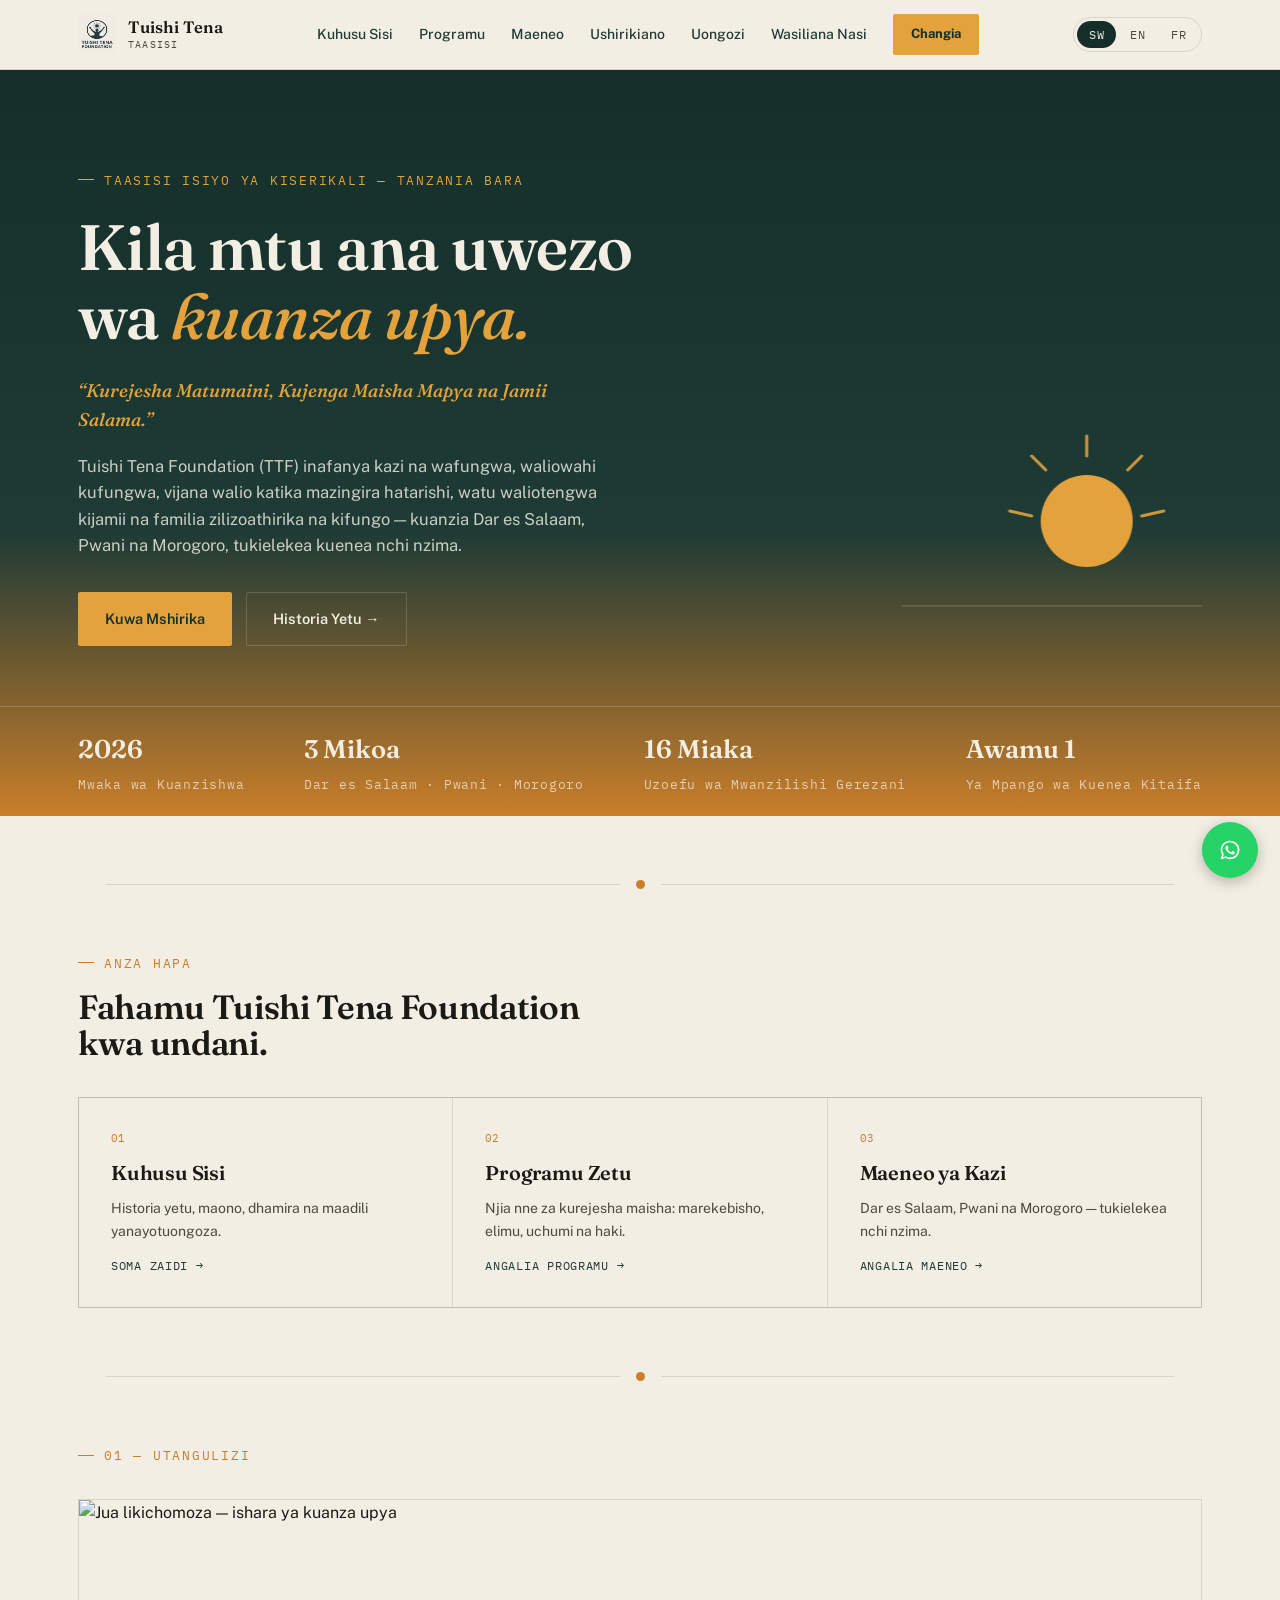
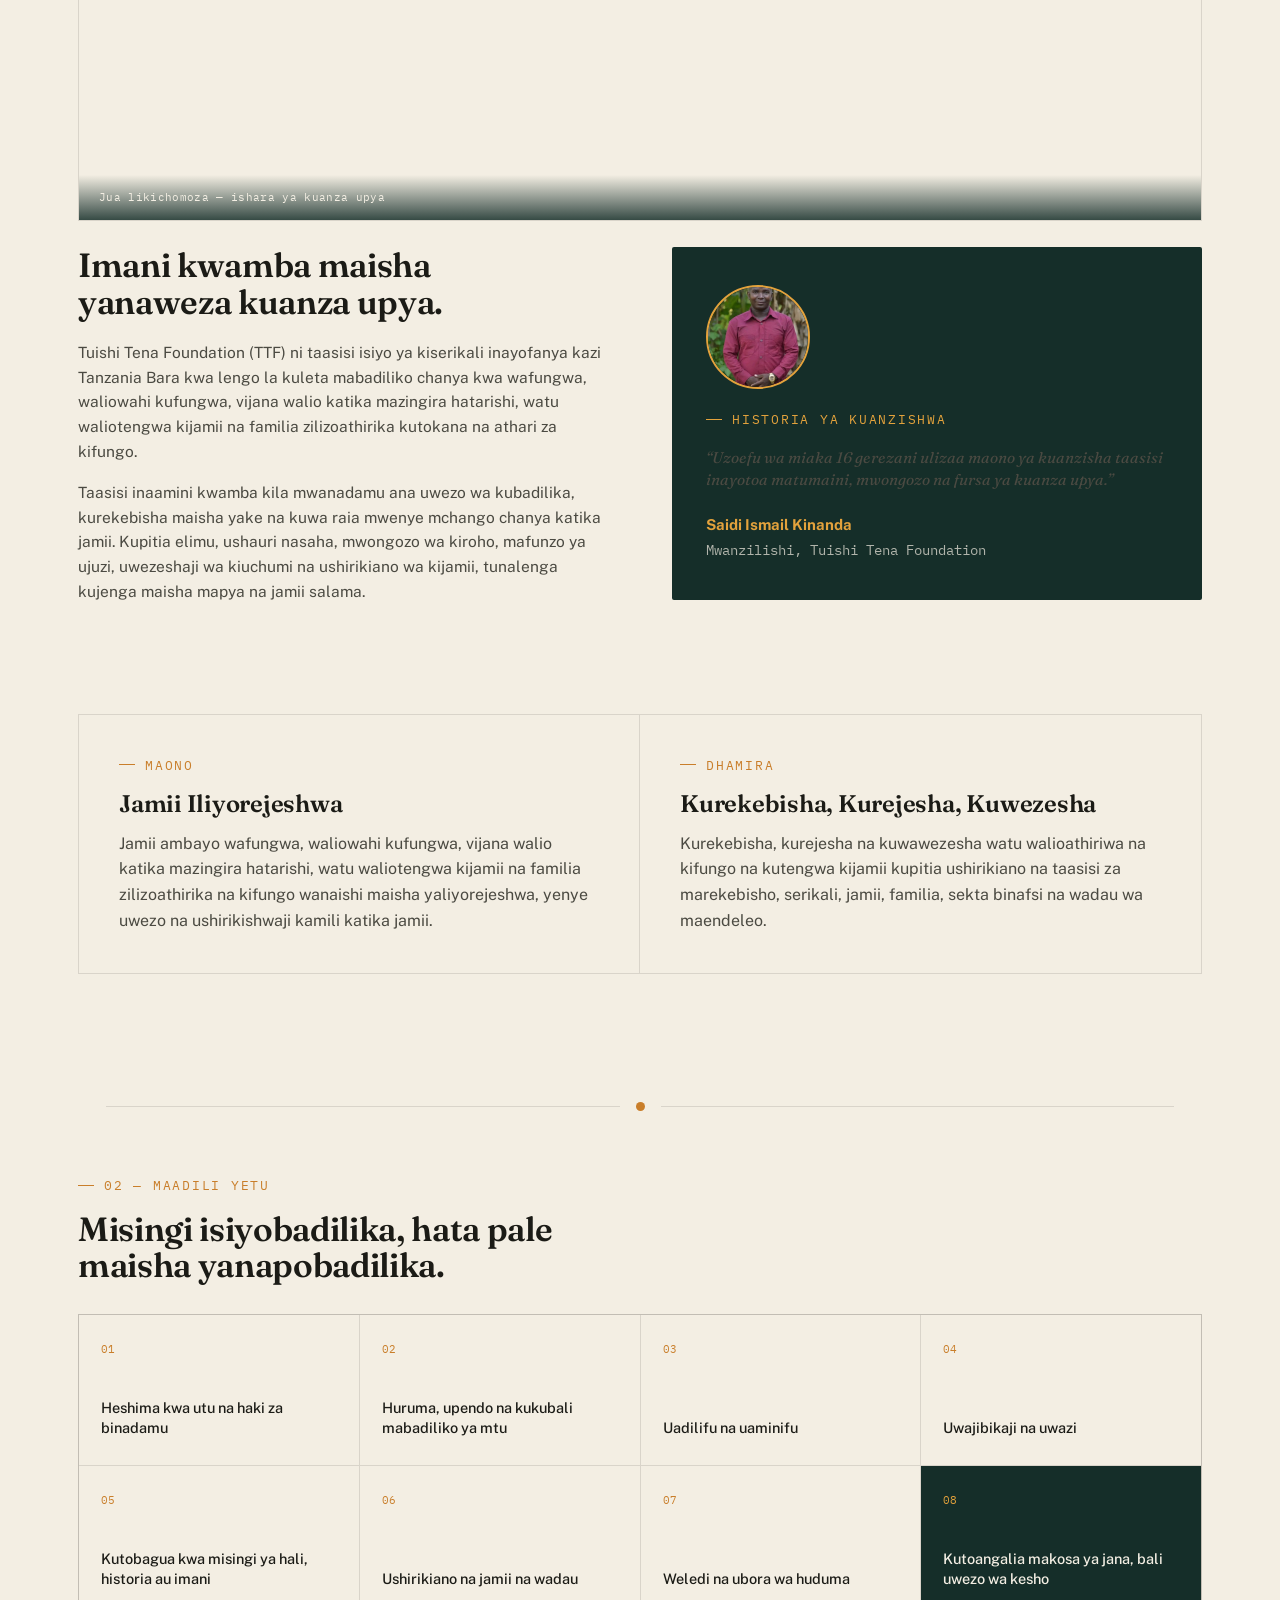
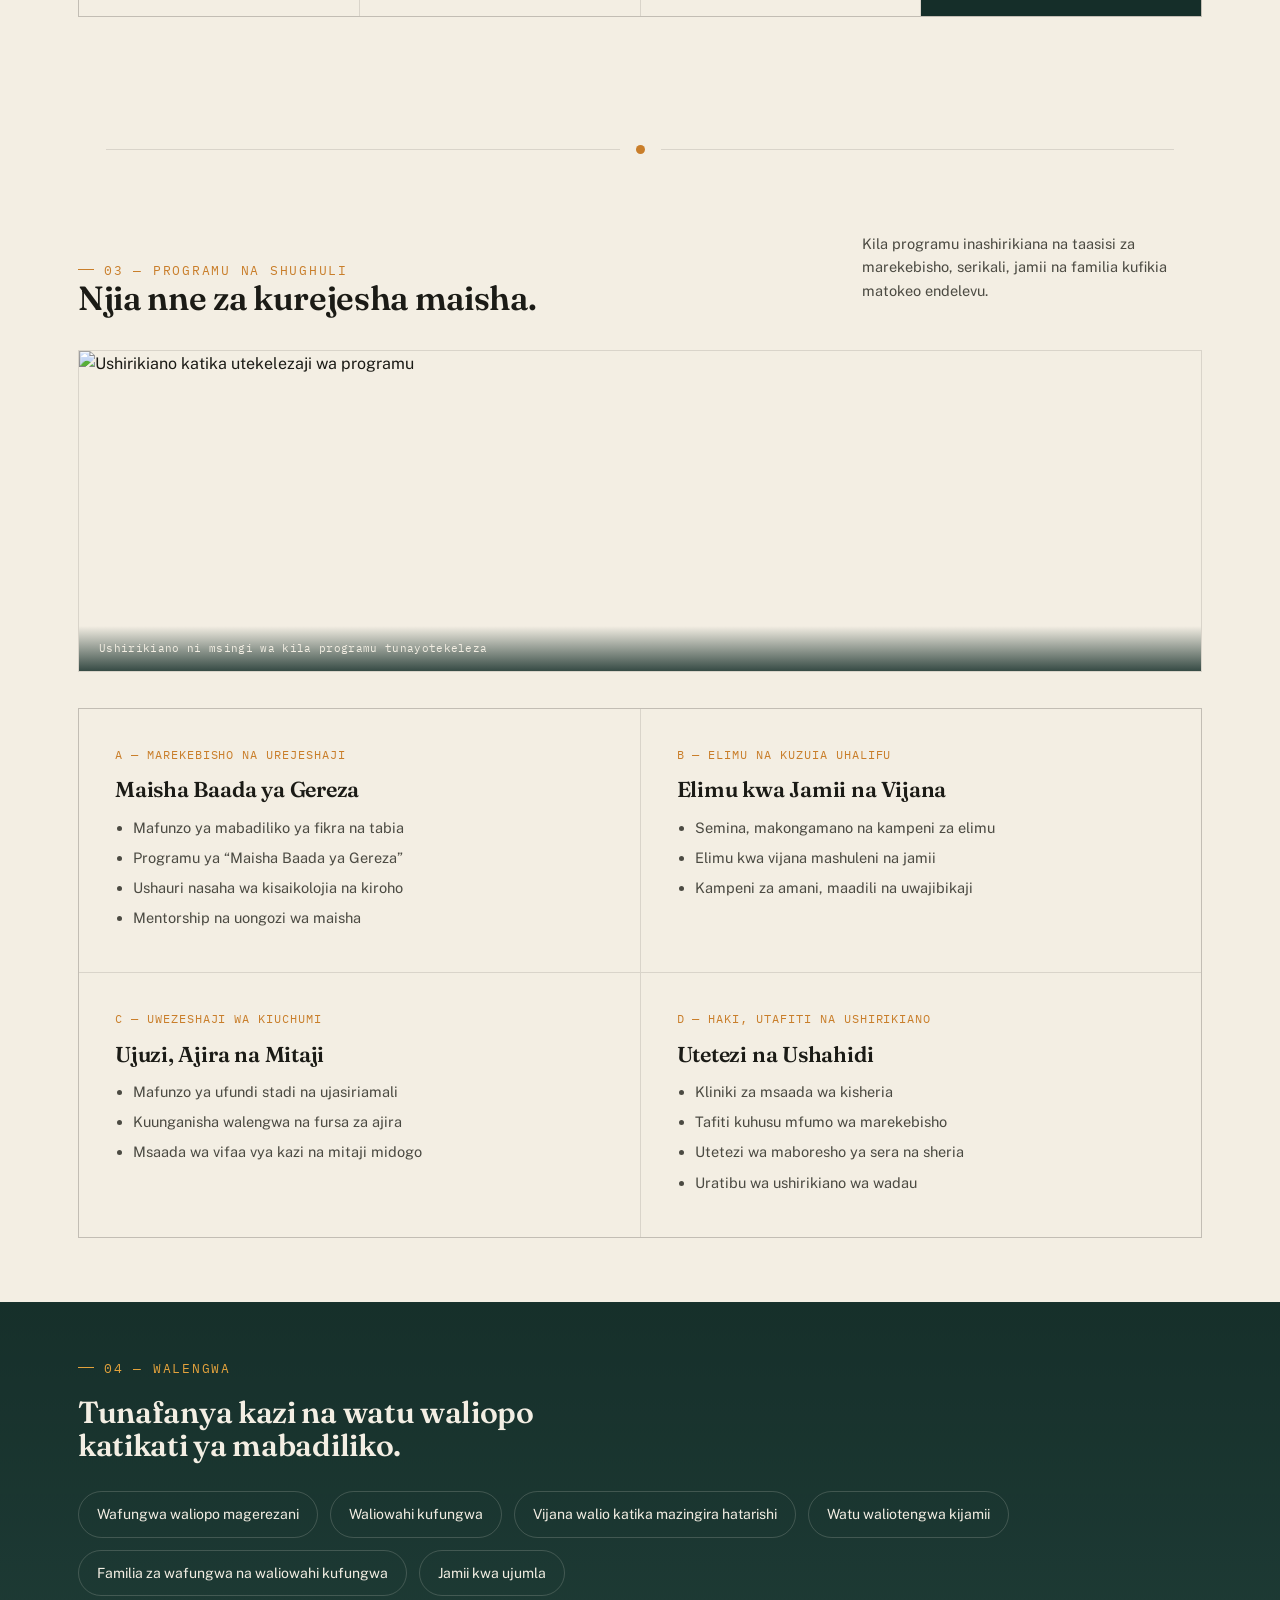
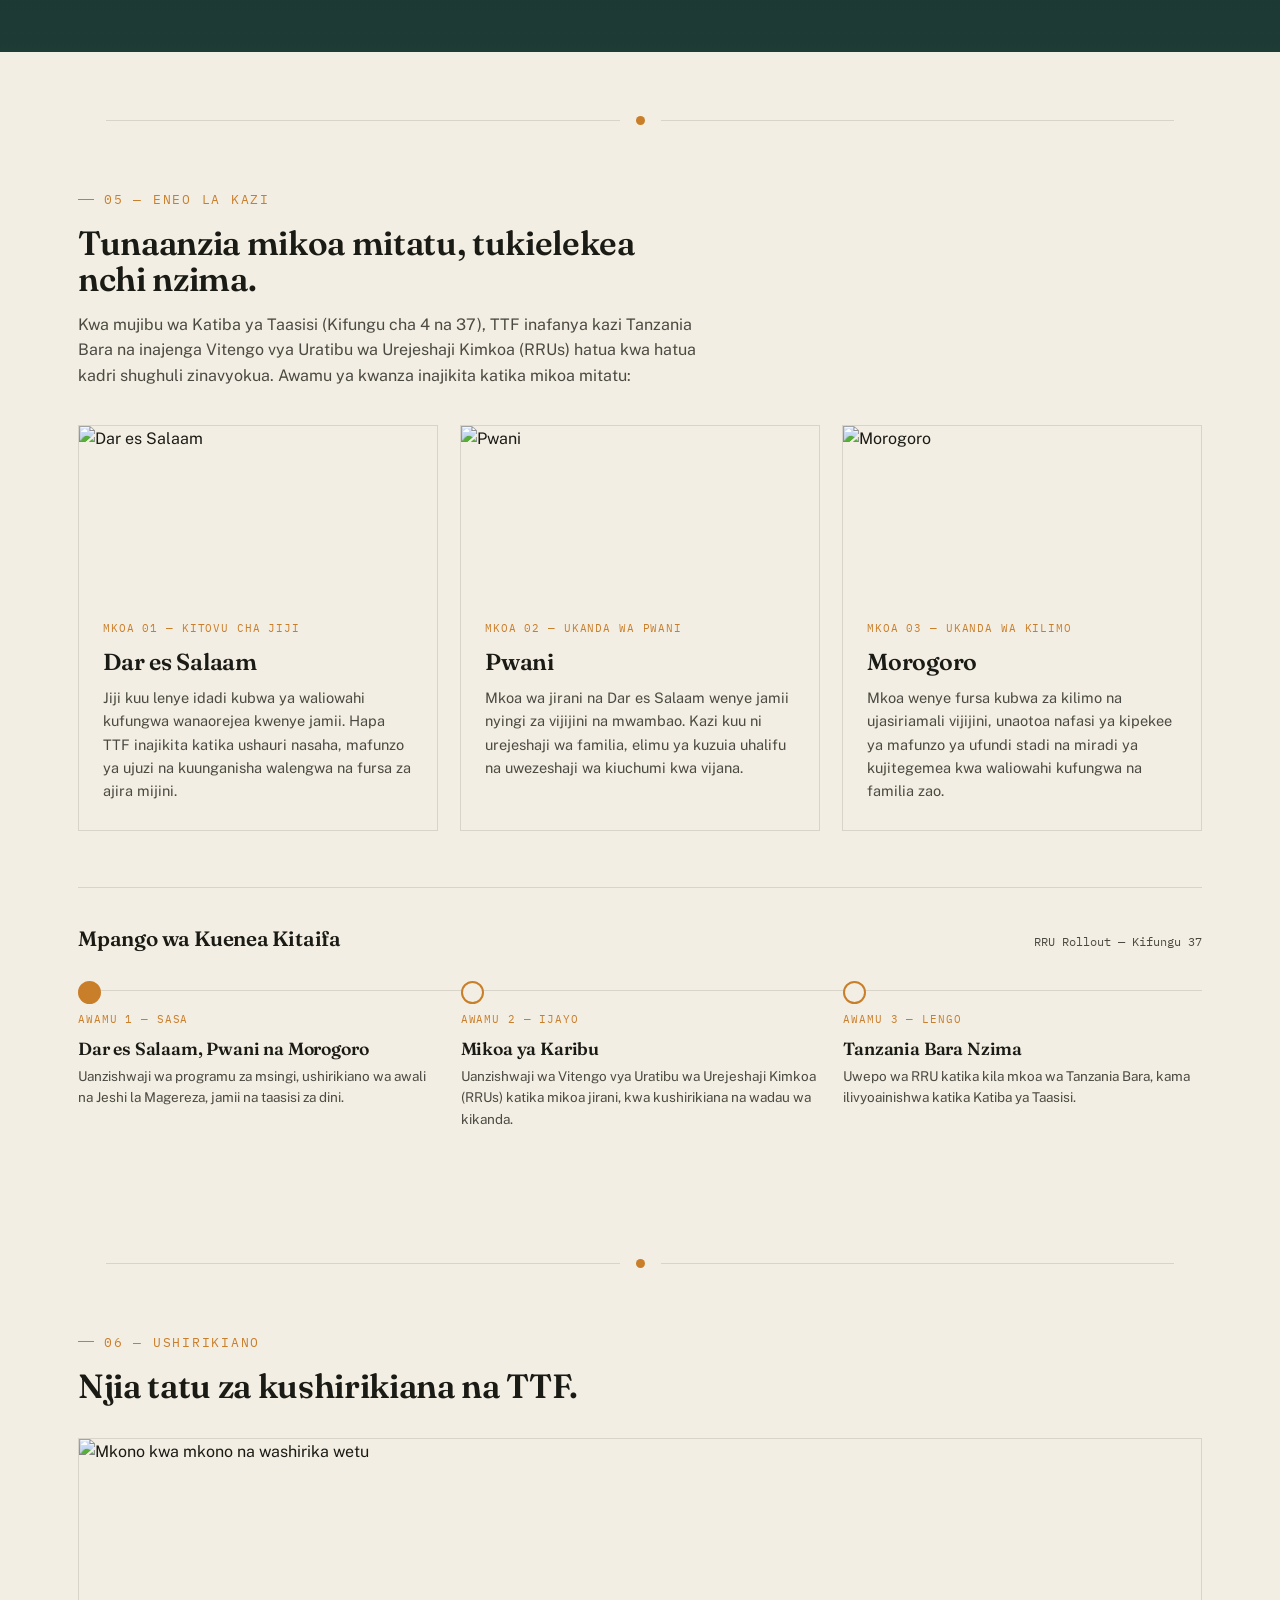
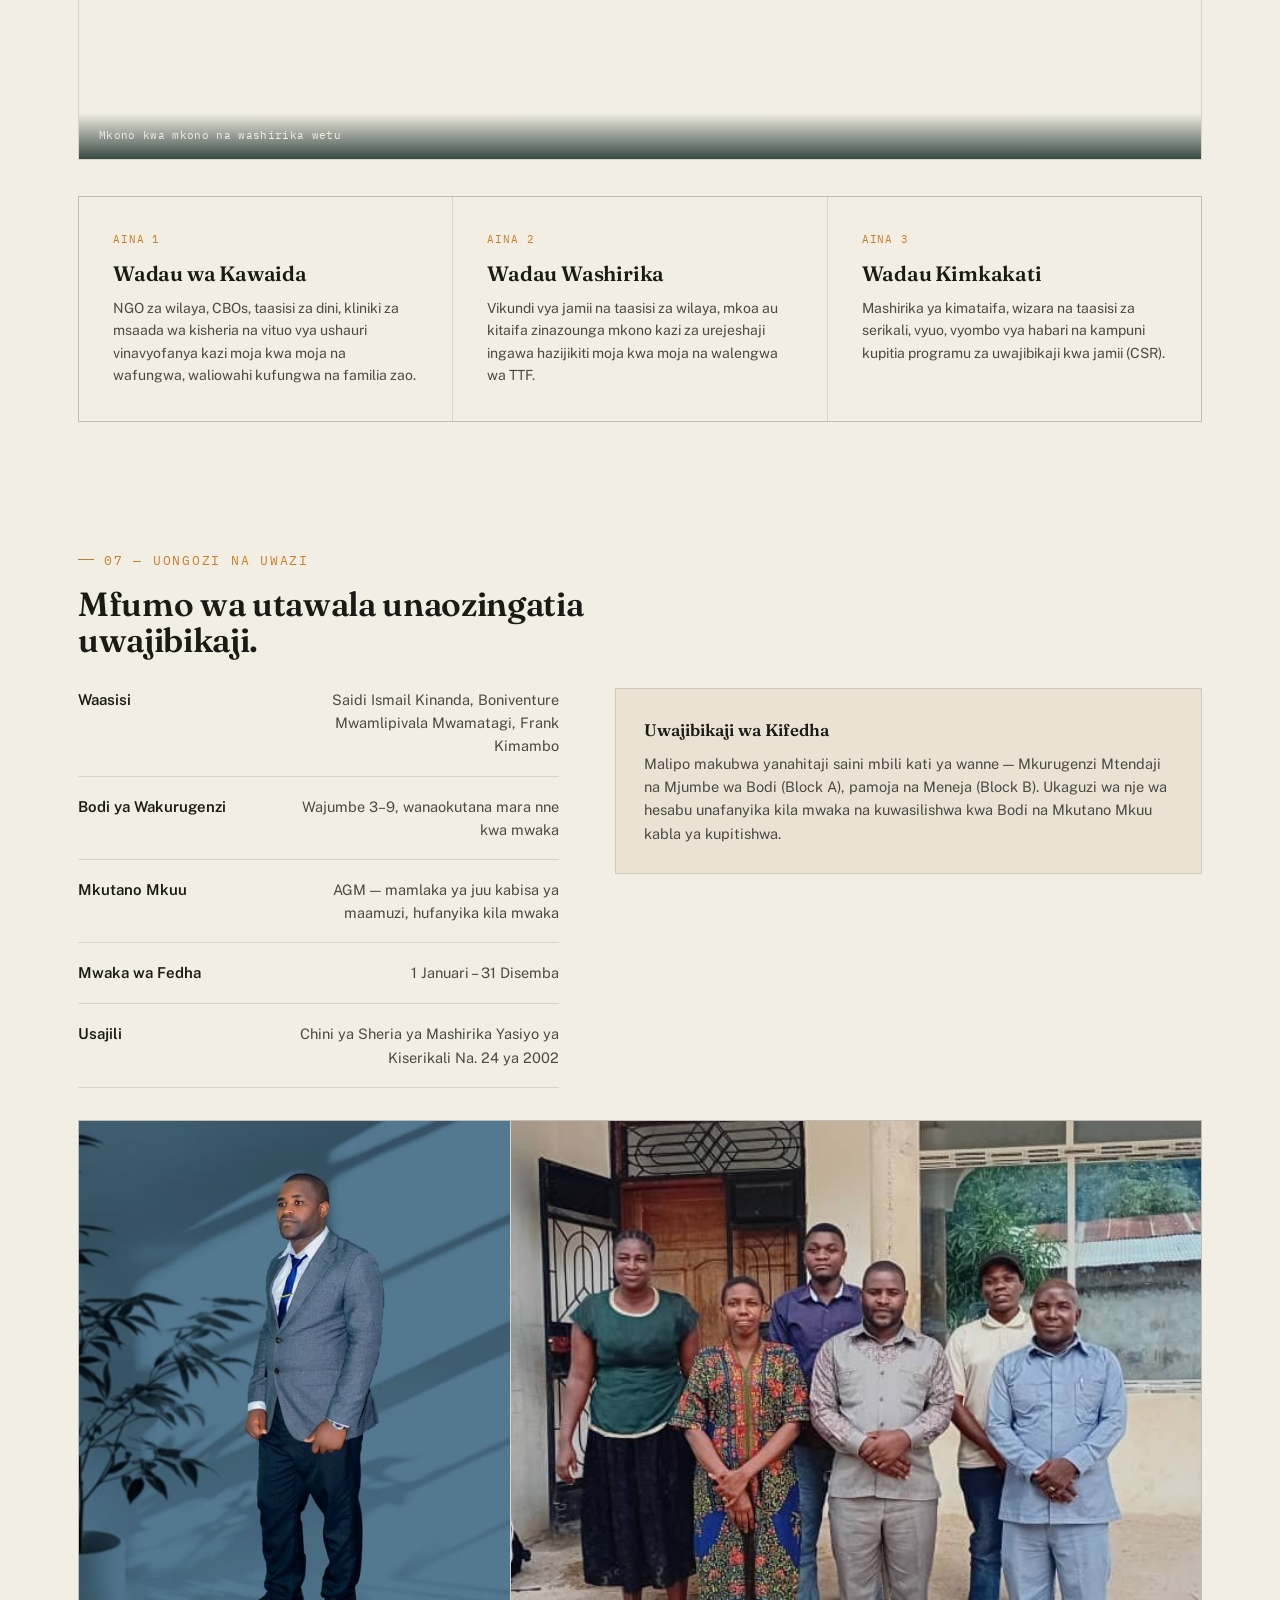
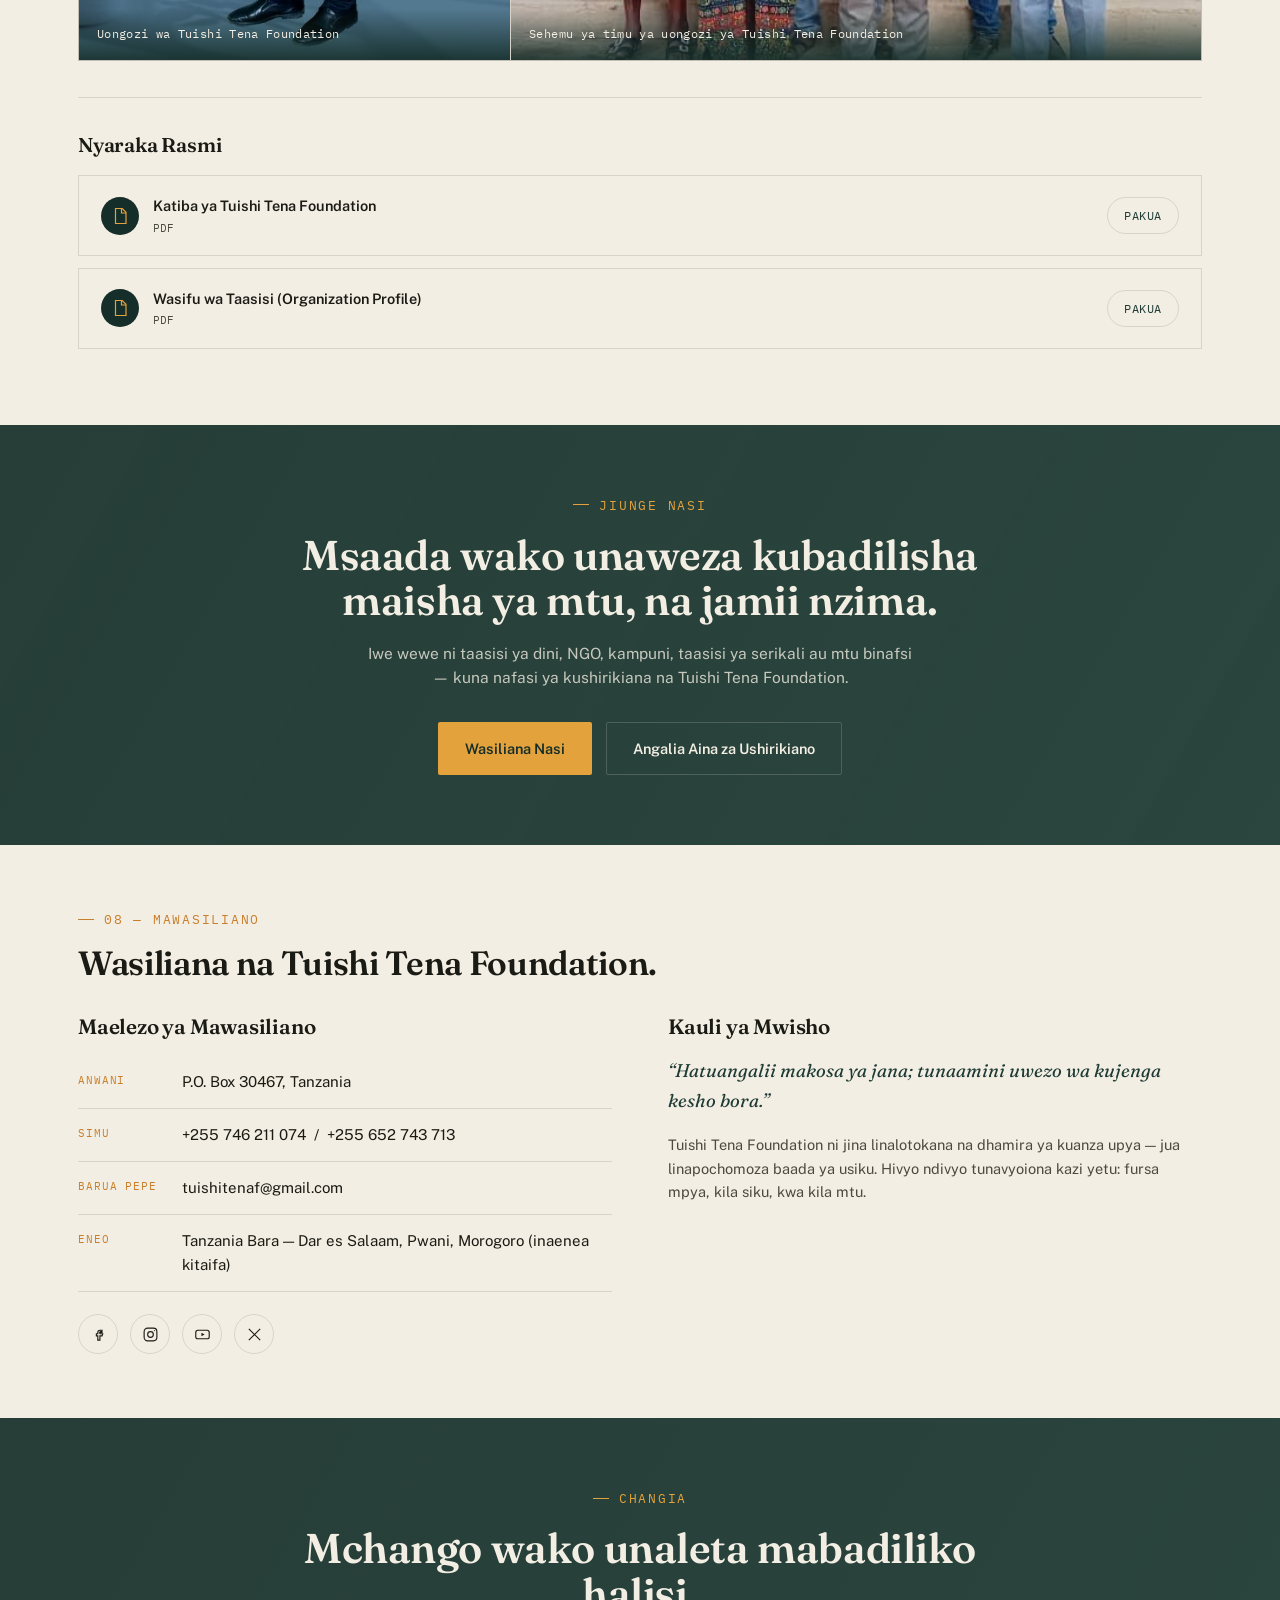
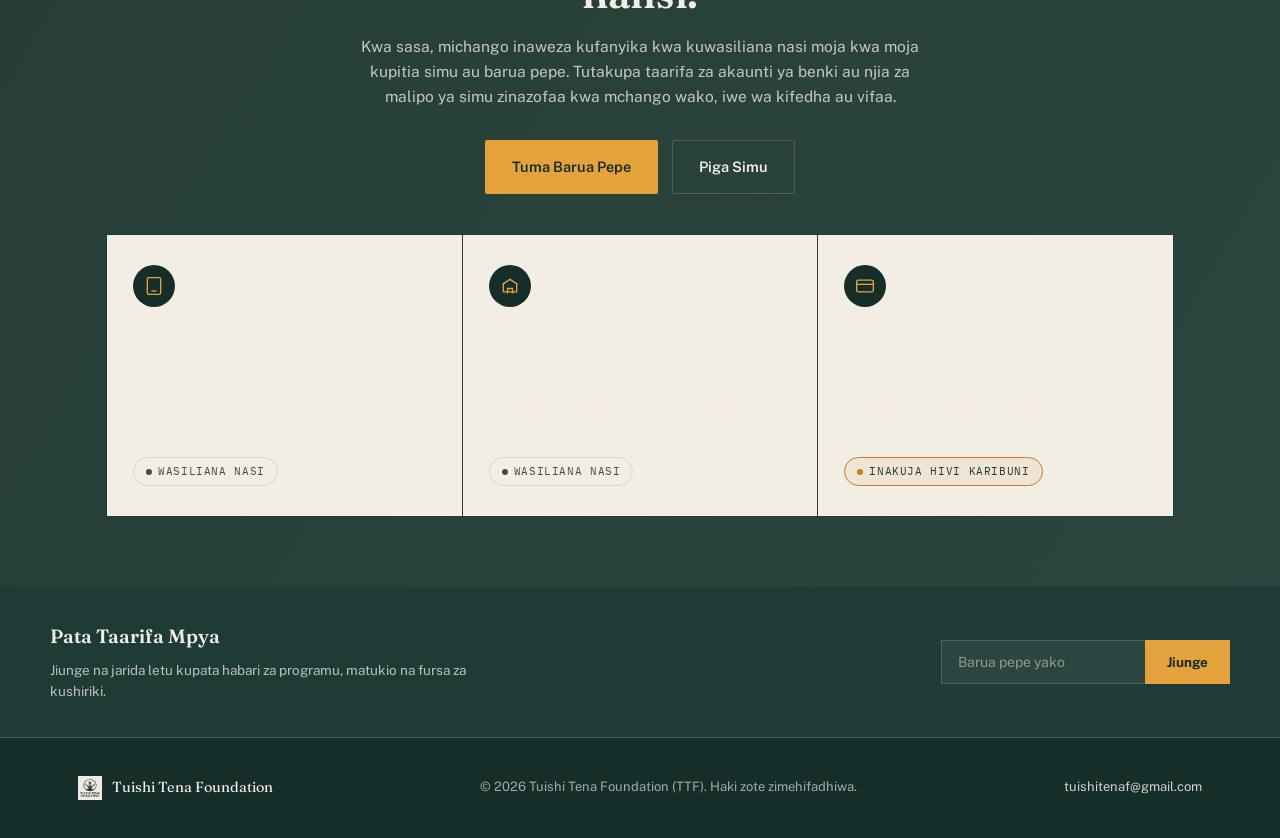
==== index.html @ 9b400972 "change" ====
<!DOCTYPE html>
<html lang="sw">
<head>
<meta charset="UTF-8">
<meta name="viewport" content="width=device-width, initial-scale=1.0">
<title>Tuishi Tena Foundation | Kurejesha Matumaini, Kujenga Maisha Mapya</title>
<meta name="description" content="Tuishi Tena Foundation (TTF) — taasisi isiyo ya kiserikali inayofanya kazi Tanzania Bara kwa lengo la kurekebisha, kurejesha na kuwawezesha wafungwa, waliowahi kufungwa, vijana walio hatarini na familia zilizoathirika na kifungo.">
<meta property="og:type" content="website">
<meta property="og:title" content="Tuishi Tena Foundation | Kurejesha Matumaini, Kujenga Maisha Mapya">
<meta property="og:description" content="Tuishi Tena Foundation (TTF) — taasisi isiyo ya kiserikali inayofanya kazi Tanzania Bara kwa lengo la kurekebisha, kurejesha na kuwawezesha wafungwa, waliowahi kufungwa, vijana walio hatarini na familia zilizoathirika na kifungo.">
<meta property="og:image" content="https://images.unsplash.com/photo-1723270868972-fed4b06feae4?auto=format&fit=crop&w=1200&q=80">
<meta property="og:site_name" content="Tuishi Tena Foundation">
<meta name="twitter:card" content="summary_large_image">
<meta name="twitter:title" content="Tuishi Tena Foundation | Kurejesha Matumaini, Kujenga Maisha Mapya">
<meta name="twitter:description" content="Tuishi Tena Foundation (TTF) — taasisi isiyo ya kiserikali inayofanya kazi Tanzania Bara kwa lengo la kurekebisha, kurejesha na kuwawezesha wafungwa, waliowahi kufungwa, vijana walio hatarini na familia zilizoathirika na kifungo.">
<meta name="twitter:image" content="https://images.unsplash.com/photo-1723270868972-fed4b06feae4?auto=format&fit=crop&w=1200&q=80">
<link rel="icon" href="assets/favicon.ico" sizes="any">
<link rel="icon" type="image/png" sizes="32x32" href="assets/favicon-32.png">
<link rel="apple-touch-icon" href="assets/apple-touch-icon.png">
<link rel="preconnect" href="https://fonts.googleapis.com">
<link href="https://fonts.googleapis.com/css2?family=Fraunces:ital,opsz,wght@0,9..144,300;0,9..144,500;0,9..144,600;0,9..144,700;1,9..144,500&family=Public+Sans:wght@400;500;600;700&family=IBM+Plex+Mono:wght@400;500&display=swap" rel="stylesheet">
<link rel="stylesheet" href="assets/style.css">
</head>
<body>

<header>
  <div class="nav">
    <a href="index.html" class="brand">
      <img src="assets/logo.png" alt="Tuishi Tena Foundation logo">
      <div class="brand-text">Tuishi Tena<span data-i18n="brand_sub">Taasisi</span></div>
    </a>
    <nav class="links">
      <a href="about.html" data-i18n="nav_about">Kuhusu Sisi</a>
      <a href="programs.html" data-i18n="nav_programs">Programu</a>
      <a href="regions.html" data-i18n="nav_regions">Maeneo</a>
      <a href="partners.html" data-i18n="nav_partners">Ushirikiano</a>
      <a href="governance.html" data-i18n="nav_governance">Uongozi</a>
      <a href="contact.html" data-i18n="nav_contact">Wasiliana Nasi</a>
      <a href="contact.html#donate" class="nav-donate js-donate-trigger" data-i18n="nav_donate">Changia</a>
    </nav>
    <div class="lang-switch" aria-label="Chagua Lugha / Choose Language / Choisir la Langue">
      <button class="lang-btn" data-lang="sw">SW</button>
      <button class="lang-btn" data-lang="en">EN</button>
      <button class="lang-btn" data-lang="fr">FR</button>
    </div>
    <button class="burger" id="burgerBtn" aria-label="Fungua menyu">
      <span></span><span></span><span></span>
    </button>
  </div>
  <div class="mobile-menu" id="mobileMenu">
    <a href="index.html" class="current" data-i18n="nav_home">Nyumbani</a>
    <a href="about.html" data-i18n="nav_about">Kuhusu Sisi</a>
    <a href="programs.html" data-i18n="nav_programs">Programu</a>
    <a href="regions.html" data-i18n="nav_regions">Maeneo</a>
    <a href="partners.html" data-i18n="nav_partners">Ushirikiano</a>
    <a href="governance.html" data-i18n="nav_governance">Uongozi</a>
    <a href="contact.html" data-i18n="nav_contact">Wasiliana Nasi</a>
    <a href="contact.html#donate" class="mobile-donate js-donate-trigger" data-i18n="nav_donate">Changia</a>
    <div class="mobile-lang">
      <button class="lang-btn" data-lang="sw">SW</button>
      <button class="lang-btn" data-lang="en">EN</button>
      <button class="lang-btn" data-lang="fr">FR</button>
    </div>
  </div>
</header>

<section class="hero" id="top">
  <div class="hero-inner">
    <div>
      <div class="eyebrow on-dark" data-i18n="hero_eyebrow">Taasisi Isiyo ya Kiserikali &mdash; Tanzania Bara</div>
      <h1 data-i18n="hero_h1">Kila mtu ana uwezo wa <em>kuanza upya.</em></h1>
      <div class="hero-sw" data-i18n="hero_tagline">&ldquo;Kurejesha Matumaini, Kujenga Maisha Mapya na Jamii Salama.&rdquo;</div>
      <p class="hero-lede" data-i18n="hero_lede">Tuishi Tena Foundation (TTF) inafanya kazi na wafungwa, waliowahi kufungwa, vijana walio katika mazingira hatarishi, watu waliotengwa kijamii na familia zilizoathirika na kifungo &mdash; kuanzia Dar es Salaam, Pwani na Morogoro, tukielekea kuenea nchi nzima.</p>
      <div class="hero-ctas">
        <a href="#partners" class="btn btn-solid" data-i18n="hero_cta1">Kuwa Mshirika</a>
        <a href="#about" class="btn btn-ghost" data-i18n="hero_cta2">Historia Yetu &rarr;</a>
      </div>
    </div>
    <div class="sunrise-wrap" aria-hidden="true">
      <svg viewBox="0 0 300 340" preserveAspectRatio="xMaxYMax meet">
        <line x1="0" y1="300" x2="300" y2="300" stroke="rgba(243,238,227,0.25)" stroke-width="1"/>
        <g class="sun-disc">
          <circle cx="185" cy="215" r="46" fill="#E3A23C"/>
        </g>
        <g stroke="#E3A23C" stroke-width="3" stroke-linecap="round">
          <line class="ray" x1="185" y1="130" x2="185" y2="150"/>
          <line class="ray" x1="240" y1="150" x2="226" y2="164"/>
          <line class="ray" x1="262" y1="205" x2="240" y2="210"/>
          <line class="ray" x1="130" y1="150" x2="144" y2="164"/>
          <line class="ray" x1="108" y1="205" x2="130" y2="210"/>
        </g>
      </svg>
    </div>
  </div>
  <div class="hero-stats">
    <div class="wrap">
      <div class="stat"><b>2026</b><span data-i18n="stat1_label">Mwaka wa Kuanzishwa</span></div>
      <div class="stat"><b data-i18n="stat2_value">3 Mikoa</b>Dar es Salaam &middot; Pwani &middot; Morogoro</div>
      <div class="stat"><b data-i18n="stat3_value">16 Miaka</b><span data-i18n="stat3_label">Uzoefu wa Mwanzilishi Gerezani</span></div>
      <div class="stat"><b data-i18n="stat4_value">Awamu 1</b><span data-i18n="stat4_label">Ya Mpango wa Kuenea Kitaifa</span></div>
    </div>
  </div>
</section>

<div class="wrap"><div class="horizon-divider"><div class="line"></div><div class="sun-dot"></div><div class="line"></div></div></div>

<section style="padding-bottom:0;">
  <div class="wrap">
    <div class="eyebrow" data-i18n="home_quick_eyebrow">Anza Hapa</div>
    <h2 style="font-size:2.1rem; margin-top:16px; max-width:560px;" data-i18n="home_quick_h2">Fahamu Tuishi Tena Foundation kwa undani.</h2>
    <div class="quick-grid">
      <a href="#about" class="quick-card">
        <div class="qnum">01</div>
        <h3 data-i18n="home_quick1_title">Kuhusu Sisi</h3>
        <p data-i18n="home_quick1_desc">Historia yetu, maono, dhamira na maadili yanayotuongoza.</p>
        <div class="qlink" data-i18n="home_quick1_link">Soma Zaidi &rarr;</div>
      </a>
      <a href="#programs" class="quick-card">
        <div class="qnum">02</div>
        <h3 data-i18n="home_quick2_title">Programu Zetu</h3>
        <p data-i18n="home_quick2_desc">Njia nne za kurejesha maisha: marekebisho, elimu, uchumi na haki.</p>
        <div class="qlink" data-i18n="home_quick2_link">Angalia Programu &rarr;</div>
      </a>
      <a href="#regions" class="quick-card">
        <div class="qnum">03</div>
        <h3 data-i18n="home_quick3_title">Maeneo ya Kazi</h3>
        <p data-i18n="home_quick3_desc">Dar es Salaam, Pwani na Morogoro &mdash; tukielekea nchi nzima.</p>
        <div class="qlink" data-i18n="home_quick3_link">Angalia Maeneo &rarr;</div>
      </a>
    </div>
  </div>
</section>

<div class="wrap"><div class="horizon-divider"><div class="line"></div><div class="sun-dot"></div><div class="line"></div></div></div>

<section id="about">
  <div class="wrap">
    <div class="eyebrow" data-i18n="eyebrow_01">01 &mdash; Utangulizi</div>
    <div class="section-banner"><img src="https://images.unsplash.com/photo-1723270868972-fed4b06feae4?auto=format&fit=crop&w=1600&q=80" alt="Jua likichomoza — ishara ya kuanza upya"><div class="scap" data-i18n="about_photo_caption">Jua likichomoza &mdash; ishara ya kuanza upya</div></div>
    <div class="about-grid">
      <div>
        <h2 data-i18n="about_h2">Imani kwamba maisha yanaweza kuanza upya.</h2>
        <p data-i18n="about_p1">Tuishi Tena Foundation (TTF) ni taasisi isiyo ya kiserikali inayofanya kazi Tanzania Bara kwa lengo la kuleta mabadiliko chanya kwa wafungwa, waliowahi kufungwa, vijana walio katika mazingira hatarishi, watu waliotengwa kijamii na familia zilizoathirika kutokana na athari za kifungo.</p>
        <p data-i18n="about_p2">Taasisi inaamini kwamba kila mwanadamu ana uwezo wa kubadilika, kurekebisha maisha yake na kuwa raia mwenye mchango chanya katika jamii. Kupitia elimu, ushauri nasaha, mwongozo wa kiroho, mafunzo ya ujuzi, uwezeshaji wa kiuchumi na ushirikiano wa kijamii, tunalenga kujenga maisha mapya na jamii salama.</p>
      </div>
      <div class="founder-card">
        <img class="founder-photo" src="assets/images/founder.jpg" alt="Saidi Ismail Kinanda">
        <div class="eyebrow on-dark" data-i18n="founder_eyebrow">Historia ya Kuanzishwa</div>
        <p class="founder-quote" data-i18n="founder_quote">&ldquo;Uzoefu wa miaka 16 gerezani ulizaa maono ya kuanzisha taasisi inayotoa matumaini, mwongozo na fursa ya kuanza upya.&rdquo;</p>
        <div class="founder-meta"><b>Saidi Ismail Kinanda</b><span data-i18n="founder_role">Mwanzilishi, Tuishi Tena Foundation</span></div>
      </div>
    </div>
  </div>
</section>

<section style="padding-top:0;">
  <div class="wrap">
    <div class="vm-grid">
      <div class="vm-cell">
        <div class="eyebrow" data-i18n="vm_eyebrow1">Maono</div>
        <h3 data-i18n="vm_h1">Jamii Iliyorejeshwa</h3>
        <p data-i18n="vm_p1">Jamii ambayo wafungwa, waliowahi kufungwa, vijana walio katika mazingira hatarishi, watu waliotengwa kijamii na familia zilizoathirika na kifungo wanaishi maisha yaliyorejeshwa, yenye uwezo na ushirikishwaji kamili katika jamii.</p>
      </div>
      <div class="vm-cell">
        <div class="eyebrow" data-i18n="vm_eyebrow2">Dhamira</div>
        <h3 data-i18n="vm_h2">Kurekebisha, Kurejesha, Kuwezesha</h3>
        <p data-i18n="vm_p2">Kurekebisha, kurejesha na kuwawezesha watu walioathiriwa na kifungo na kutengwa kijamii kupitia ushirikiano na taasisi za marekebisho, serikali, jamii, familia, sekta binafsi na wadau wa maendeleo.</p>
      </div>
    </div>
  </div>
</section>

<div class="wrap"><div class="horizon-divider"><div class="line"></div><div class="sun-dot"></div><div class="line"></div></div></div>

<section>
  <div class="wrap">
    <div class="eyebrow" data-i18n="eyebrow_02">02 &mdash; Maadili Yetu</div>
    <h2 style="font-size:2.1rem; margin-top:16px; max-width:520px;" data-i18n="values_h2">Misingi isiyobadilika, hata pale maisha yanapobadilika.</h2>
    <div class="values-grid">
      <div class="value-card"><div class="vnum">01</div><p data-i18n="value1">Heshima kwa utu na haki za binadamu</p></div>
      <div class="value-card"><div class="vnum">02</div><p data-i18n="value2">Huruma, upendo na kukubali mabadiliko ya mtu</p></div>
      <div class="value-card"><div class="vnum">03</div><p data-i18n="value3">Uadilifu na uaminifu</p></div>
      <div class="value-card"><div class="vnum">04</div><p data-i18n="value4">Uwajibikaji na uwazi</p></div>
      <div class="value-card"><div class="vnum">05</div><p data-i18n="value5">Kutobagua kwa misingi ya hali, historia au imani</p></div>
      <div class="value-card"><div class="vnum">06</div><p data-i18n="value6">Ushirikiano na jamii na wadau</p></div>
      <div class="value-card"><div class="vnum">07</div><p data-i18n="value7">Weledi na ubora wa huduma</p></div>
      <div class="value-card" style="background:var(--night); color:var(--bone);"><div class="vnum" style="color:var(--dawn);">08</div><p style="color:var(--bone);" data-i18n="value8">Kutoangalia makosa ya jana, bali uwezo wa kesho</p></div>
    </div>
  </div>
</section>

<div class="wrap"><div class="horizon-divider"><div class="line"></div><div class="sun-dot"></div><div class="line"></div></div></div>

<section id="programs">
  <div class="wrap">
    <div class="prog-head">
      <div>
        <div class="eyebrow" data-i18n="eyebrow_03">03 &mdash; Programu na Shughuli</div>
        <h2 data-i18n="prog_h2">Njia nne za kurejesha maisha.</h2>
      </div>
      <p style="max-width:340px; color:var(--ink-soft); font-size:14.5px;" data-i18n="prog_sub">Kila programu inashirikiana na taasisi za marekebisho, serikali, jamii na familia kufikia matokeo endelevu.</p>
    </div>
    <div class="section-banner"><img src="https://images.unsplash.com/photo-1521791136064-7986c2920216?auto=format&fit=crop&w=1600&q=80" alt="Ushirikiano katika utekelezaji wa programu"><div class="scap" data-i18n="prog_photo_caption">Ushirikiano ni msingi wa kila programu tunayotekeleza</div></div>
    <div class="prog-grid">
      <div class="prog-card">
        <div class="plabel" data-i18n="prog_a_label">A &mdash; Marekebisho na Urejeshaji</div>
        <h3 data-i18n="prog_a_title">Maisha Baada ya Gereza</h3>
        <ul>
          <li data-i18n="prog_a_li1">Mafunzo ya mabadiliko ya fikra na tabia</li>
          <li data-i18n="prog_a_li2">Programu ya &ldquo;Maisha Baada ya Gereza&rdquo;</li>
          <li data-i18n="prog_a_li3">Ushauri nasaha wa kisaikolojia na kiroho</li>
          <li data-i18n="prog_a_li4">Mentorship na uongozi wa maisha</li>
        </ul>
      </div>
      <div class="prog-card">
        <div class="plabel" data-i18n="prog_b_label">B &mdash; Elimu na Kuzuia Uhalifu</div>
        <h3 data-i18n="prog_b_title">Elimu kwa Jamii na Vijana</h3>
        <ul>
          <li data-i18n="prog_b_li1">Semina, makongamano na kampeni za elimu</li>
          <li data-i18n="prog_b_li2">Elimu kwa vijana mashuleni na jamii</li>
          <li data-i18n="prog_b_li3">Kampeni za amani, maadili na uwajibikaji</li>
        </ul>
      </div>
      <div class="prog-card">
        <div class="plabel" data-i18n="prog_c_label">C &mdash; Uwezeshaji wa Kiuchumi</div>
        <h3 data-i18n="prog_c_title">Ujuzi, Ajira na Mitaji</h3>
        <ul>
          <li data-i18n="prog_c_li1">Mafunzo ya ufundi stadi na ujasiriamali</li>
          <li data-i18n="prog_c_li2">Kuunganisha walengwa na fursa za ajira</li>
          <li data-i18n="prog_c_li3">Msaada wa vifaa vya kazi na mitaji midogo</li>
        </ul>
      </div>
      <div class="prog-card">
        <div class="plabel" data-i18n="prog_d_label">D &mdash; Haki, Utafiti na Ushirikiano</div>
        <h3 data-i18n="prog_d_title">Utetezi na Ushahidi</h3>
        <ul>
          <li data-i18n="prog_d_li1">Kliniki za msaada wa kisheria</li>
          <li data-i18n="prog_d_li2">Tafiti kuhusu mfumo wa marekebisho</li>
          <li data-i18n="prog_d_li3">Utetezi wa maboresho ya sera na sheria</li>
          <li data-i18n="prog_d_li4">Uratibu wa ushirikiano wa wadau</li>
        </ul>
      </div>
    </div>
  </div>
</section>

<section class="serve-strip bg-photo" style="--bg-img:url('https://images.unsplash.com/photo-1568625502763-2a5ec6a94c47?auto=format&fit=crop&w=900&q=80');">
  <div class="wrap">
    <div class="eyebrow on-dark" data-i18n="eyebrow_04">04 &mdash; Walengwa</div>
    <h2 data-i18n="serve_h2">Tunafanya kazi na watu waliopo katikati ya mabadiliko.</h2>
    <div class="serve-list">
      <div class="serve-tag" data-i18n="serve_tag1">Wafungwa waliopo magerezani</div>
      <div class="serve-tag" data-i18n="serve_tag2">Waliowahi kufungwa</div>
      <div class="serve-tag" data-i18n="serve_tag3">Vijana walio katika mazingira hatarishi</div>
      <div class="serve-tag" data-i18n="serve_tag4">Watu waliotengwa kijamii</div>
      <div class="serve-tag" data-i18n="serve_tag5">Familia za wafungwa na waliowahi kufungwa</div>
      <div class="serve-tag" data-i18n="serve_tag6">Jamii kwa ujumla</div>
    </div>
  </div>
</section>

<div class="wrap"><div class="horizon-divider"><div class="line"></div><div class="sun-dot"></div><div class="line"></div></div></div>

<section id="regions">
  <div class="wrap">
    <div class="eyebrow" data-i18n="eyebrow_05">05 &mdash; Eneo la Kazi</div>
    <h2 style="font-size:2.1rem; margin-top:16px; max-width:600px;" data-i18n="regions_h2">Tunaanzia mikoa mitatu, tukielekea nchi nzima.</h2>
    <p style="max-width:640px; color:var(--ink-soft); margin-top:14px;" data-i18n="regions_p">Kwa mujibu wa Katiba ya Taasisi (Kifungu cha 4 na 37), TTF inafanya kazi Tanzania Bara na inajenga Vitengo vya Uratibu wa Urejeshaji Kimkoa (RRUs) hatua kwa hatua kadri shughuli zinavyokua. Awamu ya kwanza inajikita katika mikoa mitatu:</p>
    <div class="region-grid">
      <div class="region-card">
        <img class="rphoto" src="https://images.unsplash.com/photo-1568625502763-2a5ec6a94c47?auto=format&fit=crop&w=900&q=80" alt="Dar es Salaam">
        <div class="rbody">
        <div class="rtag" data-i18n="region1_tag">Mkoa 01 &mdash; Kitovu cha Jiji</div>
        <h3>Dar es Salaam</h3>
        <p data-i18n="region1_desc">Jiji kuu lenye idadi kubwa ya waliowahi kufungwa wanaorejea kwenye jamii. Hapa TTF inajikita katika ushauri nasaha, mafunzo ya ujuzi na kuunganisha walengwa na fursa za ajira mijini.</p>
        </div>
      </div>
      <div class="region-card">
        <img class="rphoto" src="https://images.unsplash.com/photo-1502452302126-a987e1f3fea4?auto=format&fit=crop&w=900&q=80" alt="Pwani">
        <div class="rbody">
        <div class="rtag" data-i18n="region2_tag">Mkoa 02 &mdash; Ukanda wa Pwani</div>
        <h3>Pwani</h3>
        <p data-i18n="region2_desc">Mkoa wa jirani na Dar es Salaam wenye jamii nyingi za vijijini na mwambao. Kazi kuu ni urejeshaji wa familia, elimu ya kuzuia uhalifu na uwezeshaji wa kiuchumi kwa vijana.</p>
        </div>
      </div>
      <div class="region-card">
        <img class="rphoto" src="https://images.unsplash.com/photo-1613864309738-9102a9e22883?auto=format&fit=crop&w=900&q=80" alt="Morogoro">
        <div class="rbody">
        <div class="rtag" data-i18n="region3_tag">Mkoa 03 &mdash; Ukanda wa Kilimo</div>
        <h3>Morogoro</h3>
        <p data-i18n="region3_desc">Mkoa wenye fursa kubwa za kilimo na ujasiriamali vijijini, unaotoa nafasi ya kipekee ya mafunzo ya ufundi stadi na miradi ya kujitegemea kwa waliowahi kufungwa na familia zao.</p>
        </div>
      </div>
    </div>

    <div class="roadmap">
      <div class="roadmap-head">
        <h3 data-i18n="roadmap_h3">Mpango wa Kuenea Kitaifa</h3>
        <span style="font-family:'IBM Plex Mono',monospace; font-size:12px; color:var(--ink-soft);" data-i18n="roadmap_sub">RRU Rollout &mdash; Kifungu 37</span>
      </div>
      <div class="roadmap-track">
        <div class="phase active">
          <div class="ptag" data-i18n="phase1_tag">Awamu 1 &mdash; Sasa</div>
          <h4 data-i18n="phase1_title">Dar es Salaam, Pwani na Morogoro</h4>
          <p data-i18n="phase1_desc">Uanzishwaji wa programu za msingi, ushirikiano wa awali na Jeshi la Magereza, jamii na taasisi za dini.</p>
        </div>
        <div class="phase">
          <div class="ptag" data-i18n="phase2_tag">Awamu 2 &mdash; Ijayo</div>
          <h4 data-i18n="phase2_title">Mikoa ya Karibu</h4>
          <p data-i18n="phase2_desc">Uanzishwaji wa Vitengo vya Uratibu wa Urejeshaji Kimkoa (RRUs) katika mikoa jirani, kwa kushirikiana na wadau wa kikanda.</p>
        </div>
        <div class="phase">
          <div class="ptag" data-i18n="phase3_tag">Awamu 3 &mdash; Lengo</div>
          <h4 data-i18n="phase3_title">Tanzania Bara Nzima</h4>
          <p data-i18n="phase3_desc">Uwepo wa RRU katika kila mkoa wa Tanzania Bara, kama ilivyoainishwa katika Katiba ya Taasisi.</p>
        </div>
      </div>
    </div>
  </div>
</section>

<div class="wrap"><div class="horizon-divider"><div class="line"></div><div class="sun-dot"></div><div class="line"></div></div></div>

<section id="partners">
  <div class="wrap">
    <div class="eyebrow" data-i18n="eyebrow_06">06 &mdash; Ushirikiano</div>
    <h2 style="font-size:2.1rem; margin-top:16px; max-width:560px;" data-i18n="partners_h2">Njia tatu za kushirikiana na TTF.</h2>
    <div class="section-banner"><img src="https://images.unsplash.com/photo-1521791136064-7986c2920216?auto=format&fit=crop&w=1600&q=80" alt="Mkono kwa mkono na washirika wetu"><div class="scap" data-i18n="partners_photo_caption">Mkono kwa mkono na washirika wetu</div></div>
    <div class="partner-grid">
      <div class="partner-card">
        <div class="pk" data-i18n="partner1_pk">Aina 1</div>
        <h3 data-i18n="partner1_h3">Wadau wa Kawaida</h3>
        <p data-i18n="partner1_desc">NGO za wilaya, CBOs, taasisi za dini, kliniki za msaada wa kisheria na vituo vya ushauri vinavyofanya kazi moja kwa moja na wafungwa, waliowahi kufungwa na familia zao.</p>
      </div>
      <div class="partner-card">
        <div class="pk" data-i18n="partner2_pk">Aina 2</div>
        <h3 data-i18n="partner2_h3">Wadau Washirika</h3>
        <p data-i18n="partner2_desc">Vikundi vya jamii na taasisi za wilaya, mkoa au kitaifa zinazounga mkono kazi za urejeshaji ingawa hazijikiti moja kwa moja na walengwa wa TTF.</p>
      </div>
      <div class="partner-card">
        <div class="pk" data-i18n="partner3_pk">Aina 3</div>
        <h3 data-i18n="partner3_h3">Wadau Kimkakati</h3>
        <p data-i18n="partner3_desc">Mashirika ya kimataifa, wizara na taasisi za serikali, vyuo, vyombo vya habari na kampuni kupitia programu za uwajibikaji kwa jamii (CSR).</p>
      </div>
    </div>
  </div>
</section>

<section id="governance">
  <div class="wrap">
    <div class="eyebrow" data-i18n="eyebrow_07">07 &mdash; Uongozi na Uwazi</div>
    <h2 style="font-size:2.1rem; margin-top:16px; max-width:560px;" data-i18n="gov_h2">Mfumo wa utawala unaozingatia uwajibikaji.</h2>
    <div class="gov-grid">
      <div class="gov-list">
        <div class="gov-item"><div class="gk" data-i18n="gov1_k">Waasisi</div><div class="gv">Saidi Ismail Kinanda, Boniventure Mwamlipivala Mwamatagi, Frank Kimambo</div></div>
        <div class="gov-item"><div class="gk" data-i18n="gov2_k">Bodi ya Wakurugenzi</div><div class="gv" data-i18n="gov2_v">Wajumbe 3&ndash;9, wanaokutana mara nne kwa mwaka</div></div>
        <div class="gov-item"><div class="gk" data-i18n="gov3_k">Mkutano Mkuu</div><div class="gv" data-i18n="gov3_v">AGM &mdash; mamlaka ya juu kabisa ya maamuzi, hufanyika kila mwaka</div></div>
        <div class="gov-item"><div class="gk" data-i18n="gov4_k">Mwaka wa Fedha</div><div class="gv" data-i18n="gov4_v">1 Januari &ndash; 31 Disemba</div></div>
        <div class="gov-item"><div class="gk" data-i18n="gov5_k">Usajili</div><div class="gv" data-i18n="gov5_v">Chini ya Sheria ya Mashirika Yasiyo ya Kiserikali Na. 24 ya 2002</div></div>
      </div>
      <div class="gov-note">
        <b data-i18n="gov_note_title">Uwajibikaji wa Kifedha</b>
        <span data-i18n="gov_note_text">Malipo makubwa yanahitaji saini mbili kati ya wanne &mdash; Mkurugenzi Mtendaji na Mjumbe wa Bodi (Block A), pamoja na Meneja (Block B). Ukaguzi wa nje wa hesabu unafanyika kila mwaka na kuwasilishwa kwa Bodi na Mkutano Mkuu kabla ya kupitishwa.</span>
      </div>
    </div>
    <div class="leader-grid">
      <div class="leader-card">
        <img src="assets/images/leader2.jpg" alt="Kiongozi wa Tuishi Tena Foundation">
        <div class="lcap" data-i18n="leader2_caption">Uongozi wa TTF</div>
      </div>
      <div class="leader-card">
        <img src="assets/images/team.jpg" alt="Timu ya Uongozi ya Tuishi Tena Foundation">
        <div class="lcap" data-i18n="gov_team_caption">Sehemu ya timu ya uongozi ya Tuishi Tena Foundation</div>
      </div>
    </div>
    <div class="doc-list">
      <h3 data-i18n="doc_list_title">Nyaraka Rasmi</h3>
      <div class="doc-item">
        <div class="doc-info">
          <div class="doc-icon"><svg viewBox="0 0 24 24" stroke-width="1.6" stroke="currentColor"><path d="M6 2h9l5 5v15H6z"/><path d="M14 2v6h6"/></svg></div>
          <div>
            <div class="doc-name" data-i18n="doc1_name">Katiba ya Tuishi Tena Foundation</div>
            <div class="doc-meta">PDF</div>
          </div>
        </div>
        <a class="doc-download" href="assets/docs/TTF-Katiba-Constitution.pdf" download data-i18n="doc_download_label">Pakua</a>
      </div>
      <div class="doc-item">
        <div class="doc-info">
          <div class="doc-icon"><svg viewBox="0 0 24 24" stroke-width="1.6" stroke="currentColor"><path d="M6 2h9l5 5v15H6z"/><path d="M14 2v6h6"/></svg></div>
          <div>
            <div class="doc-name" data-i18n="doc2_name">Wasifu wa Taasisi (Organization Profile)</div>
            <div class="doc-meta">PDF</div>
          </div>
        </div>
        <a class="doc-download" href="assets/docs/TTF-Organization-Profile.pdf" download data-i18n="doc_download_label">Pakua</a>
      </div>
    </div>
  </div>
</section>

<section class="cta-band bg-photo" style="--bg-img:url('https://images.unsplash.com/photo-1723270868972-fed4b06feae4?auto=format&fit=crop&w=1600&q=80');">
  <div class="wrap">
    <div class="eyebrow on-dark" style="justify-content:center;" data-i18n="cta_eyebrow">Jiunge Nasi</div>
    <h2 style="margin-top:18px;" data-i18n="cta_h2">Msaada wako unaweza kubadilisha maisha ya mtu, na jamii nzima.</h2>
    <p data-i18n="cta_p">Iwe wewe ni taasisi ya dini, NGO, kampuni, taasisi ya serikali au mtu binafsi &mdash; kuna nafasi ya kushirikiana na Tuishi Tena Foundation.</p>
    <div class="hero-ctas">
      <a href="#contact" class="btn btn-solid" data-i18n="cta_btn1">Wasiliana Nasi</a>
      <a href="#partners" class="btn btn-ghost" data-i18n="cta_btn2">Angalia Aina za Ushirikiano</a>
    </div>
  </div>
</section>

<section id="contact">
  <div class="wrap">
    <div class="eyebrow" data-i18n="eyebrow_08">08 &mdash; Mawasiliano</div>
    <h2 style="font-size:2.1rem; margin-top:16px;" data-i18n="contact_h2">Wasiliana na Tuishi Tena Foundation.</h2>
    <div class="contact-grid">
      <div class="contact-col">
        <h3 data-i18n="contact_h3_1">Maelezo ya Mawasiliano</h3>
        <div class="contact-row"><div class="ck" data-i18n="ck_address">Anwani</div><div class="cv">P.O. Box 30467, Tanzania</div></div>
        <div class="contact-row"><div class="ck" data-i18n="ck_phone">Simu</div><div class="cv">+255 746 211 074 &nbsp;/&nbsp; +255 652 743 713</div></div>
        <div class="contact-row"><div class="ck" data-i18n="ck_email">Barua Pepe</div><div class="cv"><a href="mailto:tuishitenaf@gmail.com">tuishitenaf@gmail.com</a></div></div>
        <div class="contact-row"><div class="ck" data-i18n="ck_area">Eneo</div><div class="cv" data-i18n="cv_area">Tanzania Bara &mdash; Dar es Salaam, Pwani, Morogoro (inaenea kitaifa)</div></div>

        <div class="social-row" aria-label="Mitandao ya kijamii">
          <a href="#" aria-label="Facebook"><svg viewBox="0 0 24 24" stroke-width="1.6"><path d="M14 9h3V6h-3c-1.66 0-3 1.34-3 3v2H9v3h2v6h3v-6h3l1-3h-4v-2c0-.55.45-1 1-1z"/></svg></a>
          <a href="#" aria-label="Instagram"><svg viewBox="0 0 24 24" stroke-width="1.6"><rect x="3" y="3" width="18" height="18" rx="5"/><circle cx="12" cy="12" r="4"/><circle cx="17.5" cy="6.5" r="0.8" fill="currentColor" stroke="none"/></svg></a>
          <a href="#" aria-label="YouTube"><svg viewBox="0 0 24 24" stroke-width="1.6"><rect x="2.5" y="6" width="19" height="12" rx="3"/><path d="M10.5 9.5v5l4.5-2.5z" fill="currentColor" stroke="none"/></svg></a>
          <a href="#" aria-label="X"><svg viewBox="0 0 24 24" stroke-width="1.6"><path d="M4 4l16 16M20 4L4 20"/></svg></a>
        </div>
      </div>
      <div class="contact-col">
        <h3 data-i18n="contact_h3_2">Kauli ya Mwisho</h3>
        <p class="closing-line" data-i18n="closing_line">&ldquo;Hatuangalii makosa ya jana; tunaamini uwezo wa kujenga kesho bora.&rdquo;</p>
        <p style="color:var(--ink-soft); font-size:14.5px; margin-top:18px;" data-i18n="closing_p">Tuishi Tena Foundation ni jina linalotokana na dhamira ya kuanza upya &mdash; jua linapochomoza baada ya usiku. Hivyo ndivyo tunavyoiona kazi yetu: fursa mpya, kila siku, kwa kila mtu.</p>
      </div>
    </div>
  </div>
</section>

<section class="cta-band bg-photo" id="donate" style="--bg-img:url('https://images.unsplash.com/photo-1723270868972-fed4b06feae4?auto=format&fit=crop&w=1600&q=80');">
  <div class="wrap">
    <div class="eyebrow on-dark" style="justify-content:center;" data-i18n="donate_eyebrow">Changia</div>
    <h2 style="margin-top:18px;" data-i18n="donate_h2">Mchango wako unaleta mabadiliko halisi.</h2>
    <p data-i18n="donate_p">Kwa sasa, michango inaweza kufanyika kwa kuwasiliana nasi moja kwa moja kupitia simu au barua pepe. Tutakupa taarifa za akaunti ya benki au njia za malipo ya simu zinazofaa kwa mchango wako, iwe wa kifedha au vifaa.</p>
    <div class="hero-ctas" style="justify-content:center;">
      <a href="mailto:tuishitenaf@gmail.com?subject=Nataka%20Kuchangia" class="btn btn-solid" data-i18n="donate_btn_email">Tuma Barua Pepe</a>
      <a href="tel:+255746211074" class="btn btn-ghost" data-i18n="donate_btn_call">Piga Simu</a>
    </div>
    <div class="wrap" style="max-width:1180px; margin-top:0;">
    <div class="pay-grid">
      <div class="pay-card">
        <div class="pay-icon"><svg viewBox="0 0 24 24" stroke-width="1.6" stroke="currentColor"><rect x="4" y="2" width="16" height="20" rx="2"/><path d="M9 18h6"/></svg></div>
        <h4 data-i18n="pay1_title">Pesa za Simu (Mobile Money)</h4>
        <p data-i18n="pay1_desc">M-Pesa, Tigo Pesa au Airtel Money. Wasiliana nasi kupata namba sahihi ya kuchangia.</p>
        <div class="pay-status"><span class="dot"></span><span data-i18n="pay_status_contact">Wasiliana Nasi</span></div>
      </div>
      <div class="pay-card">
        <div class="pay-icon"><svg viewBox="0 0 24 24" stroke-width="1.6" stroke="currentColor"><path d="M3 10l9-6 9 6"/><path d="M4 10v9h16v-9"/><path d="M9 21v-6h6v6"/></svg></div>
        <h4 data-i18n="pay2_title">Uhamisho wa Benki</h4>
        <p data-i18n="pay2_desc">Wasiliana nasi kupata taarifa za akaunti ya benki ya Tuishi Tena Foundation.</p>
        <div class="pay-status"><span class="dot"></span><span data-i18n="pay_status_contact">Wasiliana Nasi</span></div>
      </div>
      <div class="pay-card">
        <div class="pay-icon"><svg viewBox="0 0 24 24" stroke-width="1.6" stroke="currentColor"><rect x="2" y="5" width="20" height="14" rx="2"/><path d="M2 10h20"/></svg></div>
        <h4 data-i18n="pay3_title">Malipo Mtandaoni (Kadi)</h4>
        <p data-i18n="pay3_desc">Kuchangia moja kwa moja kwa kadi ya benki (Visa/Mastercard) mtandaoni.</p>
        <div class="pay-status ready"><span class="dot"></span><span data-i18n="pay_status_soon">Inakuja Hivi Karibuni</span></div>
      </div>
    </div>
    </div>
  </div>
</section>

<div class="newsletter-bar">
  <div class="wrap newsletter-inner">
    <div class="nl-text">
      <div class="nl-title" data-i18n="nl_title">Pata Taarifa Mpya</div>
      <p data-i18n="nl_desc">Jiunge na jarida letu kupata habari za programu, matukio na fursa za kushiriki.</p>
    </div>
    <div>
      <form class="nl-form" id="newsletterForm">
        <input type="email" id="newsletterEmail" required placeholder="Barua pepe yako" data-i18n-placeholder="nl_placeholder">
        <button type="submit" data-i18n="nl_button">Jiunge</button>
      </form>
      <div class="nl-msg" id="newsletterMsg" data-i18n="nl_success">Asante! Barua pepe yako ya utumaji imefunguliwa &mdash; tuma ili kukamilisha kujiunga.</div>
    </div>
  </div>
</div>
<footer>
  <div class="wrap">
    <div class="fbrand">
      <img src="assets/logo.png" alt="TTF logo">
      Tuishi Tena Foundation
    </div>
    <div>&copy; 2026 Tuishi Tena Foundation (TTF). <span data-i18n="footer_rights">Haki zote zimehifadhiwa.</span></div>
    <div><a href="mailto:tuishitenaf@gmail.com">tuishitenaf@gmail.com</a></div>
  </div>
</footer>

<div class="modal-overlay" id="donateModal" aria-hidden="true">
  <div class="modal-box" role="dialog" aria-modal="true" aria-labelledby="donateModalTitle">
    <div class="modal-header">
      <div class="eyebrow on-dark" data-i18n="modal_eyebrow">Changia</div>
      <h3 id="donateModalTitle" data-i18n="modal_title">Chagua Njia ya Malipo</h3>
      <button class="modal-close" id="donateModalClose" aria-label="Funga" type="button">
        <svg viewBox="0 0 24 24" stroke-width="2"><path d="M4 4l16 16M20 4L4 20"/></svg>
      </button>
    </div>
    <div class="modal-body">
      <p data-i18n="modal_intro">Malipo ya moja kwa moja mtandaoni yanakamilishwa. Kwa sasa, bofya njia unayopendelea na tutakuwasiliana ndani ya siku moja ya kazi.</p>

      <a class="pm-option" href="mailto:tuishitenaf@gmail.com?subject=Nataka%20kuchangia%20kwa%20Kadi%20(Visa%2FMastercard)">
        <div class="pm-icon"><svg viewBox="0 0 24 24" stroke-width="1.6"><rect x="2" y="5" width="20" height="14" rx="2"/><path d="M2 10h20"/></svg></div>
        <div class="pm-text">
          <div class="pmt" data-i18n="modal_card_title">Kadi ya Benki (Visa / Mastercard)</div>
          <div class="pms" data-i18n="modal_card_sub">Malipo ya kadi mtandaoni</div>
        </div>
        <div class="pm-badge" data-i18n="modal_badge_soon">Hivi Karibuni</div>
      </a>

      <a class="pm-option" href="mailto:tuishitenaf@gmail.com?subject=Nataka%20kuchangia%20kwa%20M-Pesa%2FMobile%20Money">
        <div class="pm-icon"><svg viewBox="0 0 24 24" stroke-width="1.6"><rect x="6" y="2" width="12" height="20" rx="2"/><path d="M11 18h2"/></svg></div>
        <div class="pm-text">
          <div class="pmt" data-i18n="modal_mpesa_title">M-Pesa / Tigo Pesa / Airtel Money</div>
          <div class="pms" data-i18n="modal_mpesa_sub">Tutakupa namba sahihi ya kuchangia</div>
        </div>
        <div class="pm-badge" data-i18n="modal_badge_contact">Wasiliana Nasi</div>
      </a>

      <a class="pm-option" href="mailto:tuishitenaf@gmail.com?subject=Nataka%20kuchangia%20kwa%20Uhamisho%20wa%20Benki">
        <div class="pm-icon"><svg viewBox="0 0 24 24" stroke-width="1.6"><path d="M3 10l9-6 9 6"/><path d="M4 10v9h16v-9"/><path d="M9 21v-6h6v6"/></svg></div>
        <div class="pm-text">
          <div class="pmt" data-i18n="modal_bank_title">Uhamisho wa Benki</div>
          <div class="pms" data-i18n="modal_bank_sub">Tutakutumia taarifa za akaunti</div>
        </div>
        <div class="pm-badge" data-i18n="modal_badge_contact">Wasiliana Nasi</div>
      </a>

      <div class="modal-fallback" data-i18n="modal_fallback">Maswali? Piga <a href="tel:+255746211074">+255 746 211 074</a> au tuma barua pepe <a href="mailto:tuishitenaf@gmail.com">tuishitenaf@gmail.com</a></div>
    </div>
  </div>
</div>

<a class="whatsapp-float" href="https://wa.me/255746211074?text=Habari%2C%20ningependa%20kupata%20taarifa%20zaidi%20kuhusu%20Tuishi%20Tena%20Foundation" target="_blank" rel="noopener" aria-label="Wasiliana kupitia WhatsApp">
  <svg viewBox="0 0 24 24"><path d="M17.6 6.32A7.85 7.85 0 0 0 12.05 4a7.94 7.94 0 0 0-6.9 11.9L4 20l4.2-1.1a7.9 7.9 0 0 0 3.85 1h.01a7.94 7.94 0 0 0 5.6-13.58zm-5.55 12.2h-.01a6.6 6.6 0 0 1-3.36-.92l-.24-.14-2.5.65.67-2.44-.16-.25a6.58 6.58 0 0 1 10.2-8.2 6.53 6.53 0 0 1 1.94 4.66 6.6 6.6 0 0 1-6.54 6.64zm3.6-4.93c-.2-.1-1.17-.58-1.35-.64-.18-.07-.31-.1-.45.1-.13.2-.5.64-.62.77-.11.13-.23.14-.42.05a5.4 5.4 0 0 1-1.6-.98 6 6 0 0 1-1.1-1.37c-.12-.2 0-.3.09-.4.09-.1.2-.24.3-.36.1-.12.13-.2.2-.33.06-.13.03-.25-.02-.35-.05-.1-.45-1.08-.61-1.48-.16-.39-.33-.33-.45-.34h-.38c-.13 0-.35.05-.53.25-.18.2-.7.68-.7 1.66 0 .98.72 1.92.82 2.06.1.13 1.4 2.15 3.4 3 .48.2.85.33 1.14.42.48.15.92.13 1.26.08.39-.06 1.17-.48 1.34-.94.16-.46.16-.86.11-.94-.05-.09-.18-.14-.38-.24z"/></svg>
</a>

<script src="assets/i18n.js"></script>
</body>
</html>
---- assets/style.css ----
:root{
  --night:#152E29;
  --night-2:#1E3B35;
  --bone:#F3EEE3;
  --bone-2:#EAE3D3;
  --dawn:#E3A23C;
  --dawn-deep:#C97E2A;
  --coast:#5F8783;
  --ink:#1B1B16;
  --ink-soft:#4B4A42;
  --line:rgba(27,27,22,0.12);
  --line-on-dark:rgba(243,238,227,0.18);
  --radius:2px;
  --wrap:1180px;
}
*{box-sizing:border-box;}
html{scroll-behavior:smooth;}
@media (prefers-reduced-motion: reduce){
  html{scroll-behavior:auto;}
  *{animation-duration:0.001ms !important; animation-iteration-count:1 !important; transition-duration:0.001ms !important;}
}
body{
  margin:0;
  background:var(--bone);
  color:var(--ink);
  font-family:'Public Sans', -apple-system, sans-serif;
  font-size:16px;
  line-height:1.6;
  -webkit-font-smoothing:antialiased;
}
h1,h2,h3,h4{
  font-family:'Fraunces', serif;
  font-weight:600;
  line-height:1.08;
  margin:0;
  letter-spacing:-0.01em;
}
a{color:inherit;text-decoration:none;}
.wrap{max-width:var(--wrap); margin:0 auto; padding:0 28px;}
img{max-width:100%; display:block;}
.eyebrow{
  font-family:'IBM Plex Mono', monospace;
  font-size:12.5px;
  letter-spacing:0.14em;
  text-transform:uppercase;
  color:var(--dawn-deep);
  display:flex;
  align-items:center;
  gap:10px;
}
.eyebrow::before{
  content:"";
  width:16px; height:1px;
  background:var(--dawn-deep);
  display:inline-block;
}
.eyebrow.on-dark{color:var(--dawn);}
.eyebrow.on-dark::before{background:var(--dawn);}

/* ---------- NAV ---------- */
header{
  position:sticky; top:0; z-index:100;
  background:rgba(243,238,227,0.92);
  backdrop-filter:blur(8px);
  border-bottom:1px solid var(--line);
}
.nav{
  display:flex; align-items:center; justify-content:space-between;
  padding:14px 28px;
  max-width:var(--wrap); margin:0 auto;
  gap:20px;
}
.brand{display:flex; align-items:center; gap:12px; flex-shrink:0;}
.brand img{width:38px; height:38px;}
.brand-text{font-family:'Fraunces', serif; font-weight:600; font-size:16.5px; line-height:1.15;}
.brand-text span{display:block; font-family:'IBM Plex Mono', monospace; font-size:10px; letter-spacing:0.12em; color:var(--ink-soft); font-weight:400; text-transform:uppercase; margin-top:2px;}
nav.links{display:flex; gap:26px; align-items:center;}
nav.links a{font-size:14px; font-weight:500; color:var(--night-2); position:relative; padding:4px 0; white-space:nowrap;}
nav.links a::after{content:"";position:absolute; left:0; bottom:0; width:0; height:1px; background:var(--dawn-deep); transition:width .25s ease;}
nav.links a:hover::after{width:100%;}
nav.links a.current::after{width:100%;}
nav.links a.current{color:var(--dawn-deep);}
.nav-cta{
  background:var(--night); color:var(--bone) !important;
  padding:10px 18px !important; border-radius:var(--radius);
  font-size:13px !important;
}
.nav-cta::after{display:none;}
.nav-donate{
  background:var(--dawn); color:var(--night) !important;
  padding:10px 18px !important; border-radius:var(--radius);
  font-size:13px !important; font-weight:700 !important;
  transition:background .2s ease, transform .2s ease;
}
.nav-donate:hover{background:#EFB158; transform:translateY(-1px);}
.nav-donate::after{display:none;}
.mobile-donate{
  background:var(--dawn) !important; color:var(--night) !important;
  text-align:center; border-radius:var(--radius); font-weight:700 !important;
  border-bottom:none !important; margin-top:6px;
}

/* ---------- WHATSAPP FLOATING BUTTON ---------- */
.whatsapp-float{
  position:fixed; bottom:22px; right:22px; z-index:200;
  width:56px; height:56px; border-radius:50%;
  background:#25D366; display:flex; align-items:center; justify-content:center;
  box-shadow:0 4px 14px rgba(0,0,0,0.25);
  transition:transform .2s ease, box-shadow .2s ease;
}
.whatsapp-float:hover{transform:scale(1.08); box-shadow:0 6px 18px rgba(0,0,0,0.3);}
.whatsapp-float svg{width:28px; height:28px; fill:#fff;}
@media (max-width:880px){.whatsapp-float{bottom:16px; right:16px; width:50px; height:50px;} .whatsapp-float svg{width:25px; height:25px;}}
.burger{display:none; flex-direction:column; gap:5px; background:none; border:none; cursor:pointer; padding:6px;}
.burger span{width:22px; height:2px; background:var(--night);}
.mobile-menu{display:none; flex-direction:column; padding:8px 28px 20px; gap:2px; border-top:1px solid var(--line);}
.mobile-menu a{padding:12px 0; font-size:15px; border-bottom:1px solid var(--line); font-weight:500;}
.mobile-menu a.current{color:var(--dawn-deep);}
.mobile-menu.open{display:flex;}
.mobile-lang{display:flex; gap:8px; padding:16px 0 4px;}

.lang-switch{display:flex; align-items:center; border:1px solid var(--line); border-radius:100px; padding:3px; flex-shrink:0; gap:2px;}
.lang-btn{
  font-family:'IBM Plex Mono', monospace; font-size:11.5px; letter-spacing:0.04em;
  background:none; border:none; cursor:pointer; padding:6px 12px; border-radius:100px;
  color:var(--ink-soft); transition:background .2s ease, color .2s ease;
}
.lang-btn.active{background:var(--night); color:var(--bone);}
.lang-btn:hover:not(.active){color:var(--ink);}

@media (max-width:880px){
  nav.links{display:none;}
  .burger{display:flex;}
}

/* ---------- PAGE HERO (interior pages) ---------- */
.page-hero{
  background:linear-gradient(180deg, var(--night) 0%, var(--night-2) 100%);
  color:var(--bone);
  padding:64px 0 56px;
}
.page-hero h1{font-size:clamp(2rem,4vw,2.9rem); color:var(--bone); max-width:640px; margin-top:16px;}
.page-hero p{color:rgba(243,238,227,0.8); max-width:560px; margin-top:16px; font-size:15.5px;}

/* ---------- HOME HERO ---------- */
.hero{
  position:relative;
  background:linear-gradient(180deg, var(--night) 0%, var(--night-2) 62%, var(--dawn-deep) 100%);
  color:var(--bone);
  overflow:hidden;
  padding:100px 0 0;
}
.hero-inner{
  max-width:var(--wrap); margin:0 auto; padding:0 28px;
  position:relative; z-index:2;
  display:grid; grid-template-columns:1.15fr 0.85fr; gap:40px;
  align-items:end;
}
.hero h1{
  font-size:clamp(2.4rem, 5vw, 4rem);
  color:var(--bone);
  max-width:760px;
  margin-top:22px;
}
.hero h1 em{font-style:italic; color:var(--dawn); font-weight:500;}
.hero-sw{
  font-family:'Fraunces', serif; font-style:italic; font-weight:500;
  font-size:1.15rem; color:var(--dawn); margin-top:26px; max-width:520px;
}
.hero-lede{margin-top:18px; font-size:16.5px; color:rgba(243,238,227,0.82); max-width:520px;}
.hero-ctas{display:flex; gap:14px; margin-top:34px; flex-wrap:wrap;}
.btn{
  display:inline-flex; align-items:center; gap:8px;
  padding:14px 26px; font-size:14.5px; font-weight:600;
  border-radius:var(--radius); cursor:pointer; border:1px solid transparent;
  font-family:'Public Sans', sans-serif;
  transition:transform .2s ease, background .2s ease, border-color .2s ease;
}
.btn:hover{transform:translateY(-2px);}
.btn-solid{background:var(--dawn); color:var(--night);}
.btn-solid:hover{background:#EFB158;}
.btn-ghost{border-color:var(--line-on-dark); color:var(--bone);}
.btn-ghost:hover{border-color:var(--dawn);}
.btn-dark{background:var(--night); color:var(--bone);}
.btn-dark:hover{background:#0F211D;}

/* sunrise svg */
.sunrise-wrap{position:relative; height:340px; z-index:1;}
.sunrise-wrap svg{position:absolute; bottom:0; right:0; width:100%; height:100%;}
.sun-disc{animation:rise 2.4s cubic-bezier(.2,.7,.2,1) both;}
@keyframes rise{
  from{transform:translateY(70px); opacity:0;}
  to{transform:translateY(0); opacity:1;}
}
.ray{opacity:0; animation:fadein 1s ease forwards;}
.ray:nth-child(1){animation-delay:1.6s;}
.ray:nth-child(2){animation-delay:1.75s;}
.ray:nth-child(3){animation-delay:1.9s;}
.ray:nth-child(4){animation-delay:2.05s;}
.ray:nth-child(5){animation-delay:2.2s;}
@keyframes fadein{to{opacity:0.9;}}

.hero-stats{
  position:relative; z-index:2;
  border-top:1px solid var(--line-on-dark);
  margin-top:60px;
  padding:22px 0;
}
.hero-stats .wrap{display:flex; flex-wrap:wrap; gap:36px; justify-content:space-between;}
.stat{font-family:'IBM Plex Mono', monospace; color:rgba(243,238,227,0.75); font-size:12.5px; letter-spacing:0.06em;}
.stat b{display:block; font-family:'Fraunces', serif; font-size:1.6rem; color:var(--bone); font-weight:600; letter-spacing:0; margin-bottom:4px;}

/* ---------- DIVIDER (signature) ---------- */
.horizon-divider{
  display:flex; align-items:center; gap:16px;
  max-width:var(--wrap); margin:0 auto; padding:64px 28px 0;
}
.horizon-divider .line{flex:1; height:1px; background:var(--line);}
.horizon-divider .sun-dot{width:9px; height:9px; border-radius:50%; background:var(--dawn-deep); flex-shrink:0;}

section{padding:64px 0;}

/* ---------- ABOUT ---------- */
.about-grid{display:grid; grid-template-columns:1fr 1fr; gap:64px; margin-top:26px; align-items:start;}
.about-grid h2{font-size:2.1rem; margin-bottom:20px; max-width:420px;}
.about-grid p{color:var(--ink-soft); font-size:15.5px; margin:0 0 16px;}
.founder-card{
  background:var(--night); color:var(--bone);
  padding:38px 34px; border-radius:var(--radius);
  position:relative;
}
.founder-card .eyebrow{margin-bottom:18px;}
.founder-photo{
  width:104px; height:104px; border-radius:50%; object-fit:cover;
  border:2px solid var(--dawn); margin-bottom:20px; display:block;
}
.founder-quote{font-family:'Fraunces', serif; font-style:italic; font-size:1.3rem; line-height:1.42; color:var(--bone);}
.founder-meta{margin-top:22px; font-size:13.5px; color:rgba(243,238,227,0.7); font-family:'IBM Plex Mono', monospace;}
.founder-meta b{color:var(--dawn); display:block; font-family:'Public Sans',sans-serif; font-size:15px; margin-bottom:3px;}

/* ---------- VISION / MISSION ---------- */
.vm-grid{display:grid; grid-template-columns:1fr 1fr; gap:0; margin-top:30px; border:1px solid var(--line);}
.vm-cell{padding:40px; border-right:1px solid var(--line);}
.vm-cell:last-child{border-right:none;}
.vm-cell .eyebrow{margin-bottom:16px;}
.vm-cell p{font-size:16px; color:var(--ink-soft); margin:0;}
.vm-cell h3{font-size:1.5rem; margin-bottom:14px;}

/* ---------- VALUES ---------- */
.values-grid{display:grid; grid-template-columns:repeat(4,1fr); gap:1px; background:var(--line); margin-top:30px; border:1px solid var(--line);}
.value-card{background:var(--bone); padding:26px 22px; min-height:150px; display:flex; flex-direction:column; justify-content:space-between;}
.value-card .vnum{font-family:'IBM Plex Mono', monospace; font-size:11px; color:var(--dawn-deep);}
.value-card p{margin:14px 0 0; font-size:14.5px; color:var(--ink); font-weight:500; line-height:1.4;}
@media (max-width:880px){.values-grid{grid-template-columns:repeat(2,1fr);}}

/* ---------- PROGRAMS ---------- */
.prog-head{display:flex; justify-content:space-between; align-items:flex-end; gap:24px; flex-wrap:wrap;}
.prog-head h2{font-size:2.1rem; max-width:480px;}
.prog-grid{display:grid; grid-template-columns:repeat(2,1fr); gap:1px; background:var(--line); margin-top:36px; border:1px solid var(--line);}
.prog-card{background:var(--bone); padding:36px;}
.prog-card .plabel{font-family:'IBM Plex Mono', monospace; font-size:12px; color:var(--dawn-deep); letter-spacing:.08em; text-transform:uppercase;}
.prog-card h3{font-size:1.35rem; margin:14px 0 14px;}
.prog-card ul{margin:0; padding-left:18px; color:var(--ink-soft); font-size:14.5px;}
.prog-card li{margin-bottom:7px;}
@media (max-width:880px){.prog-grid{grid-template-columns:1fr;}}

/* ---------- WALENGWA (who we serve) ---------- */
.serve-strip{background:var(--night-2); color:var(--bone); padding:56px 0;}
.serve-strip .eyebrow{margin-bottom:18px;}
.serve-strip h2{color:var(--bone); font-size:1.9rem; max-width:520px; margin-bottom:30px;}
.serve-list{display:flex; flex-wrap:wrap; gap:12px;}
.serve-tag{
  border:1px solid var(--line-on-dark); padding:11px 18px; border-radius:100px;
  font-size:14px; font-family:'Public Sans',sans-serif; color:var(--bone);
}

/* ---------- REGIONS ---------- */
.region-grid{display:grid; grid-template-columns:repeat(3,1fr); gap:22px; margin-top:36px;}
.region-card{
  border:1px solid var(--line); padding:30px 26px; background:var(--bone);
  position:relative;
}
.region-card .rtag{
  font-family:'IBM Plex Mono', monospace; font-size:11px; color:var(--dawn-deep);
  text-transform:uppercase; letter-spacing:.08em;
}
.region-card h3{font-size:1.45rem; margin:12px 0 12px;}
.region-card p{color:var(--ink-soft); font-size:14.5px; margin:0;}
@media (max-width:880px){.region-grid{grid-template-columns:1fr;}}

.roadmap{margin-top:56px; border-top:1px solid var(--line); padding-top:40px;}
.roadmap-head{display:flex; justify-content:space-between; align-items:baseline; flex-wrap:wrap; gap:12px; margin-bottom:30px;}
.roadmap-head h3{font-size:1.3rem;}
.roadmap-track{position:relative; display:grid; grid-template-columns:repeat(3,1fr); gap:24px;}
.roadmap-track::before{
  content:""; position:absolute; top:9px; left:0; right:0; height:1px; background:var(--line);
}
.phase{position:relative; padding-top:30px;}
.phase::before{
  content:""; position:absolute; top:0; left:0; width:19px; height:19px; border-radius:50%;
  background:var(--bone); border:2px solid var(--dawn-deep);
}
.phase.active::before{background:var(--dawn-deep);}
.phase .ptag{font-family:'IBM Plex Mono', monospace; font-size:11px; color:var(--dawn-deep); text-transform:uppercase; letter-spacing:.08em;}
.phase h4{font-size:1.1rem; margin:10px 0 8px;}
.phase p{font-size:13.5px; color:var(--ink-soft); margin:0;}
@media (max-width:880px){.roadmap-track{grid-template-columns:1fr; gap:30px;} .roadmap-track::before{display:none;}}

/* ---------- PARTNERS ---------- */
.partner-grid{display:grid; grid-template-columns:repeat(3,1fr); gap:1px; background:var(--line); margin-top:36px; border:1px solid var(--line);}
.partner-card{background:var(--bone); padding:34px;}
.partner-card .pk{font-family:'IBM Plex Mono', monospace; font-size:11px; color:var(--dawn-deep); text-transform:uppercase; letter-spacing:.08em;}
.partner-card h3{font-size:1.3rem; margin:14px 0 12px;}
.partner-card p{font-size:14px; color:var(--ink-soft); margin:0;}
@media (max-width:880px){.partner-grid{grid-template-columns:1fr;}}

/* ---------- GOVERNANCE ---------- */
.gov-grid{display:grid; grid-template-columns:0.9fr 1.1fr; gap:56px; margin-top:30px; align-items:start;}
.gov-list{display:flex; flex-direction:column;}
.gov-item{padding:18px 0; border-bottom:1px solid var(--line); display:flex; justify-content:space-between; gap:20px;}
.gov-item:first-child{padding-top:0;}
.gov-item .gk{font-weight:600; font-size:15px;}
.gov-item .gv{color:var(--ink-soft); font-size:14.5px; text-align:right; max-width:280px;}
.gov-note{background:var(--bone-2); border:1px solid var(--line); padding:28px; font-size:14.5px; color:var(--ink-soft);}
.gov-note b{color:var(--ink); display:block; margin-bottom:8px; font-family:'Fraunces',serif; font-size:1.05rem; font-weight:600;}
.gov-team-photo{width:100%; height:auto; display:block; border:1px solid var(--line); margin-top:32px;}
.gov-team-caption{font-family:'IBM Plex Mono', monospace; font-size:11.5px; color:var(--ink-soft); margin-top:10px; letter-spacing:.03em;}
.doc-list{margin-top:36px; border-top:1px solid var(--line); padding-top:36px;}
.doc-list h3{font-size:1.25rem; margin-bottom:20px;}
.doc-item{
  display:flex; align-items:center; justify-content:space-between; gap:16px;
  padding:18px 22px; border:1px solid var(--line); background:var(--bone); margin-bottom:12px;
  transition:border-color .2s ease, background .2s ease;
}
.doc-item:hover{border-color:var(--dawn-deep); background:var(--bone-2);}
.doc-info{display:flex; align-items:center; gap:14px;}
.doc-icon{width:38px; height:38px; flex-shrink:0; border-radius:50%; background:var(--night); display:flex; align-items:center; justify-content:center;}
.doc-icon svg{width:18px; height:18px; stroke:var(--dawn); fill:none;}
.doc-name{font-weight:600; font-size:14.5px;}
.doc-meta{font-family:'IBM Plex Mono', monospace; font-size:11px; color:var(--ink-soft); margin-top:2px;}
.doc-download{
  font-family:'IBM Plex Mono', monospace; font-size:12px; text-transform:uppercase; letter-spacing:.05em;
  color:var(--night-2); border:1px solid var(--line); padding:8px 16px; border-radius:100px; flex-shrink:0;
  transition:background .2s ease, color .2s ease;
}
.doc-download:hover{background:var(--night); color:var(--bone);}
@media (max-width:600px){.doc-item{flex-direction:column; align-items:flex-start;} .doc-download{align-self:flex-end;}}

.pay-grid{display:grid; grid-template-columns:repeat(3,1fr); gap:1px; background:var(--line); margin-top:40px; border:1px solid var(--line);}
.pay-card{background:var(--bone); padding:30px 26px; display:flex; flex-direction:column; gap:12px;}
.pay-icon{width:42px; height:42px; border-radius:50%; background:var(--night); display:flex; align-items:center; justify-content:center;}
.pay-icon svg{width:20px; height:20px; stroke:var(--dawn); fill:none;}
.pay-card h4{font-size:1.05rem; margin-top:4px;}
.pay-card p{font-size:13.5px; color:var(--ink-soft); margin:0; flex-grow:1;}
.pay-status{
  display:inline-flex; align-items:center; gap:6px; align-self:flex-start;
  font-family:'IBM Plex Mono', monospace; font-size:10.5px; text-transform:uppercase; letter-spacing:.06em;
  padding:5px 12px; border-radius:100px; border:1px solid var(--line); color:var(--ink-soft);
}
.pay-status.ready{color:var(--night-2); border-color:var(--dawn-deep); background:rgba(201,126,42,0.08);}
.pay-status .dot{width:6px; height:6px; border-radius:50%; background:var(--ink-soft); flex-shrink:0;}
.pay-status.ready .dot{background:var(--dawn-deep);}
@media (max-width:880px){.pay-grid{grid-template-columns:1fr;}}

/* ---------- DONATE MODAL ---------- */
.modal-overlay{
  position:fixed; inset:0; background:rgba(21,46,41,0.72);
  display:none; align-items:center; justify-content:center; z-index:300;
  padding:24px; backdrop-filter:blur(2px);
}
.modal-overlay.open{display:flex;}
.modal-box{
  background:var(--bone); border:1px solid var(--line); max-width:480px; width:100%;
  max-height:90vh; overflow-y:auto; position:relative;
  animation:modalIn .25s cubic-bezier(.2,.7,.2,1) both;
}
@keyframes modalIn{from{opacity:0; transform:translateY(14px) scale(.98);} to{opacity:1; transform:translateY(0) scale(1);}}
.modal-header{
  background:var(--night); color:var(--bone); padding:28px 30px 24px; position:relative;
}
.modal-header .eyebrow{margin-bottom:10px;}
.modal-header h3{color:var(--bone); font-size:1.4rem;}
.modal-close{
  position:absolute; top:18px; right:18px; width:32px; height:32px; border-radius:50%;
  border:1px solid var(--line-on-dark); background:none; cursor:pointer;
  display:flex; align-items:center; justify-content:center; color:var(--bone);
  transition:background .2s ease;
}
.modal-close:hover{background:rgba(243,238,227,0.12);}
.modal-close svg{width:14px; height:14px; stroke:currentColor; fill:none;}
.modal-body{padding:26px 30px 30px;}
.modal-body > p{font-size:14px; color:var(--ink-soft); margin:0 0 22px;}
.pm-option{
  display:flex; align-items:center; gap:14px; width:100%; text-align:left;
  padding:16px 18px; border:1px solid var(--line); background:var(--bone-2);
  margin-bottom:12px; cursor:pointer; font-family:'Public Sans',sans-serif;
  transition:border-color .2s ease, background .2s ease; position:relative;
}
.pm-option:hover{border-color:var(--dawn-deep); background:#EFE9DA;}
.pm-icon{width:40px; height:40px; border-radius:50%; background:var(--night); flex-shrink:0; display:flex; align-items:center; justify-content:center;}
.pm-icon svg{width:19px; height:19px; stroke:var(--dawn); fill:none;}
.pm-text{flex-grow:1;}
.pm-text .pmt{font-weight:600; font-size:14.5px; color:var(--ink);}
.pm-text .pms{font-size:12.5px; color:var(--ink-soft); margin-top:2px;}
.pm-badge{
  font-family:'IBM Plex Mono', monospace; font-size:10px; text-transform:uppercase; letter-spacing:.05em;
  padding:4px 10px; border-radius:100px; background:rgba(201,126,42,0.12); color:var(--dawn-deep); flex-shrink:0;
}
.modal-fallback{
  margin-top:18px; padding-top:18px; border-top:1px solid var(--line);
  font-size:13px; color:var(--ink-soft); text-align:center;
}
.modal-fallback a{color:var(--night-2); font-weight:600; text-decoration:underline;}

/* ---------- NEWSLETTER BAR ---------- */
.newsletter-bar{background:var(--night-2); border-bottom:1px solid var(--line-on-dark);}
.newsletter-inner{
  display:flex; align-items:center; justify-content:space-between; gap:28px;
  padding:34px 0; flex-wrap:wrap;
}
.nl-text{max-width:420px;}
.nl-title{font-family:'Fraunces',serif; font-weight:600; font-size:1.2rem; color:var(--bone);}
.nl-text p{margin:8px 0 0; font-size:13.5px; color:rgba(243,238,227,0.75);}
.nl-form{display:flex; gap:0; flex-grow:1; max-width:420px; min-width:260px;}
.nl-form input[type="email"]{
  flex-grow:1; border:1px solid var(--line-on-dark); border-right:none; background:rgba(243,238,227,0.06);
  color:var(--bone); padding:13px 16px; font-family:'Public Sans',sans-serif; font-size:14px;
  outline:none;
}
.nl-form input[type="email"]::placeholder{color:rgba(243,238,227,0.5);}
.nl-form input[type="email"]:focus{border-color:var(--dawn);}
.nl-form button{
  background:var(--dawn); color:var(--night); border:none; padding:0 22px;
  font-family:'Public Sans',sans-serif; font-weight:700; font-size:13.5px; cursor:pointer;
  transition:background .2s ease;
}
.nl-form button:hover{background:#EFB158;}
.nl-msg{font-size:12.5px; color:var(--dawn); margin-top:10px; display:none;}
.nl-msg.show{display:block;}
@media (max-width:700px){.newsletter-inner{flex-direction:column; align-items:flex-start;} .nl-form{max-width:100%; width:100%;}}
.leader-grid{display:grid; grid-template-columns:1fr 1.6fr; gap:1px; background:var(--line); margin-top:32px; border:1px solid var(--line);}
.leader-card{background:var(--bone); position:relative; overflow:hidden; min-height:280px;}
.leader-card img{width:100%; height:100%; object-fit:cover; display:block;}
.leader-card .lcap{position:absolute; left:0; right:0; bottom:0; padding:16px 18px; background:linear-gradient(0deg, rgba(21,46,41,0.88) 0%, rgba(21,46,41,0) 100%); color:var(--bone); font-family:'IBM Plex Mono', monospace; font-size:11.5px; letter-spacing:.03em;}
@media (max-width:880px){.leader-grid{grid-template-columns:1fr;} .leader-card{min-height:220px;}}

/* ---------- SECTION PHOTOS (Unsplash) ---------- */
.section-banner{position:relative; margin-top:34px; border:1px solid var(--line); overflow:hidden;}
.section-banner img{width:100%; height:320px; object-fit:cover; display:block;}
.section-banner .scap{position:absolute; left:0; right:0; bottom:0; padding:14px 20px; background:linear-gradient(0deg, rgba(21,46,41,0.85) 0%, rgba(21,46,41,0) 100%); color:var(--bone); font-family:'IBM Plex Mono', monospace; font-size:11px; letter-spacing:.03em;}
@media (max-width:880px){.section-banner img{height:220px;}}

.bg-photo{background-size:cover; background-position:center; position:relative;}
.serve-strip.bg-photo{background-image:linear-gradient(180deg, rgba(21,46,41,0.90) 0%, rgba(30,59,53,0.94) 100%), var(--bg-img);}
.cta-band.bg-photo{background-image:linear-gradient(120deg, rgba(21,46,41,0.92) 0%, rgba(30,59,53,0.94) 100%), var(--bg-img);}

/* ---------- REGION CARD PHOTOS ---------- */
.region-card{padding:0; overflow:hidden;}
.region-card .rphoto{width:100%; height:170px; object-fit:cover; display:block;}
.region-card .rbody{padding:24px 24px 28px;}

/* ---------- CTA / GET INVOLVED ---------- */
.cta-band{
  background:linear-gradient(120deg, var(--night) 0%, var(--night-2) 100%);
  color:var(--bone); padding:70px 0; text-align:center;
}
.cta-band h2{color:var(--bone); font-size:clamp(1.8rem,3.4vw,2.6rem); max-width:680px; margin:0 auto;}
.cta-band p{color:rgba(243,238,227,0.78); max-width:560px; margin:18px auto 0; font-size:15.5px;}
.cta-band .hero-ctas{justify-content:center; margin-top:32px;}

/* ---------- CONTACT ---------- */
.contact-grid{display:grid; grid-template-columns:1fr 1fr; gap:56px; margin-top:34px;}
.contact-col h3{font-size:1.3rem; margin-bottom:18px;}
.contact-row{display:flex; gap:14px; padding:14px 0; border-bottom:1px solid var(--line);}
.contact-row:first-child{padding-top:0;}
.contact-row .ck{font-family:'IBM Plex Mono', monospace; font-size:11px; text-transform:uppercase; letter-spacing:.08em; color:var(--dawn-deep); width:90px; flex-shrink:0; padding-top:2px;}
.contact-row .cv{font-size:15px;}
.social-row{display:flex; gap:12px; margin-top:22px;}
.social-row a{
  width:40px; height:40px; border:1px solid var(--line); display:flex; align-items:center; justify-content:center;
  border-radius:50%; transition:background .2s ease, border-color .2s ease;
}
.social-row a:hover{background:var(--night); border-color:var(--night);}
.social-row a:hover svg{stroke:var(--bone);}
.social-row svg{width:17px; height:17px; stroke:var(--ink); fill:none; transition:stroke .2s ease;}
.closing-line{font-family:'Fraunces',serif; font-style:italic; font-size:1.15rem; color:var(--night-2); margin-top:8px;}

/* ---------- FOOTER ---------- */
footer{background:var(--night); color:rgba(243,238,227,0.65); padding:38px 0; font-size:13px;}
footer .wrap{display:flex; justify-content:space-between; align-items:center; flex-wrap:wrap; gap:14px;}
footer a{color:rgba(243,238,227,0.85);}
footer .fbrand{display:flex; align-items:center; gap:10px; color:var(--bone); font-family:'Fraunces',serif; font-size:14.5px;}
footer .fbrand img{width:24px; height:24px;}

/* ---------- QUICK LINK CARDS (home) ---------- */
.quick-grid{display:grid; grid-template-columns:repeat(3,1fr); gap:1px; background:var(--line); margin-top:36px; border:1px solid var(--line);}
.quick-card{background:var(--bone); padding:32px; display:flex; flex-direction:column; gap:14px; transition:background .2s ease;}
.quick-card:hover{background:var(--bone-2);}
.quick-card .qnum{font-family:'IBM Plex Mono', monospace; font-size:11px; color:var(--dawn-deep);}
.quick-card h3{font-size:1.25rem;}
.quick-card p{font-size:14px; color:var(--ink-soft); margin:0; flex-grow:1;}
.quick-card .qlink{font-family:'IBM Plex Mono', monospace; font-size:12px; color:var(--night-2); text-transform:uppercase; letter-spacing:.06em;}
@media (max-width:880px){.quick-grid{grid-template-columns:1fr;}}

@media (max-width:880px){
  .hero-inner{grid-template-columns:1fr;}
  .sunrise-wrap{height:200px;}
  .about-grid, .vm-grid, .gov-grid, .contact-grid{grid-template-columns:1fr;}
  .vm-cell{border-right:none; border-bottom:1px solid var(--line);}
  .vm-cell:last-child{border-bottom:none;}
}
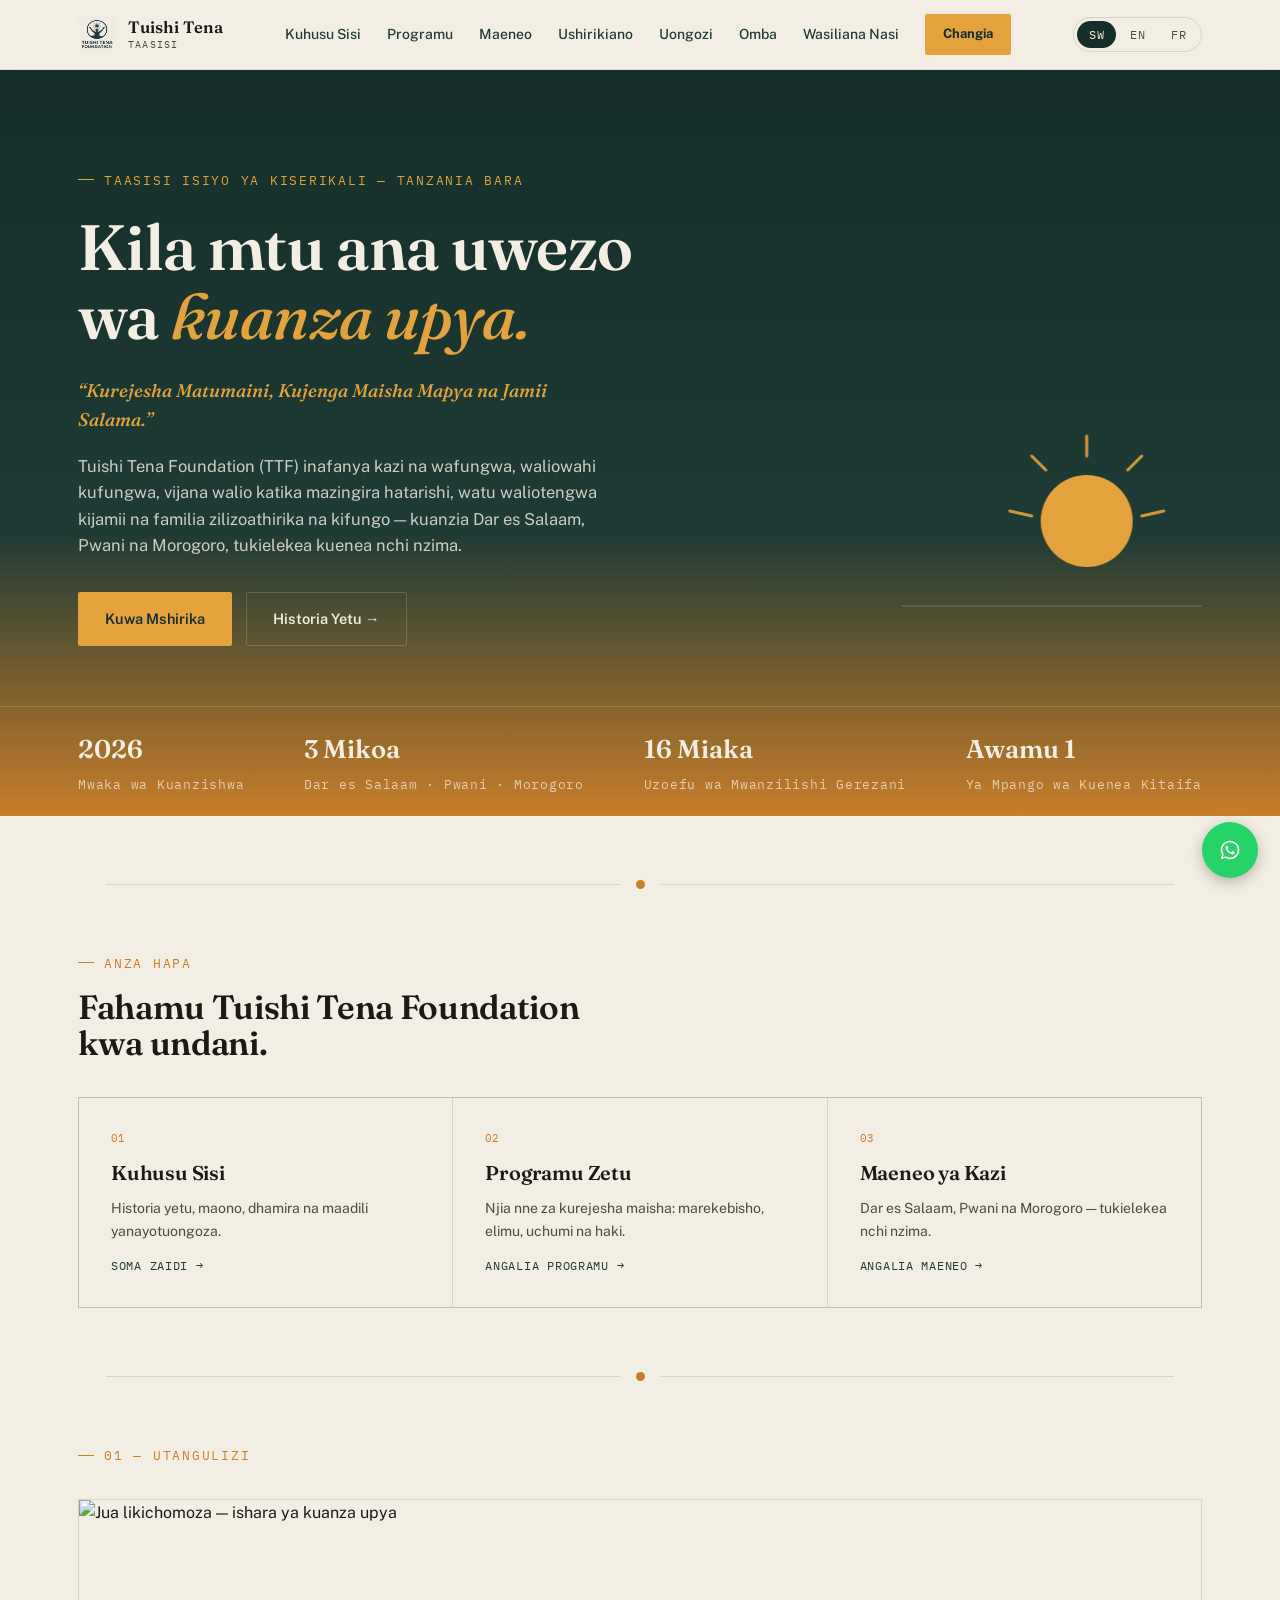
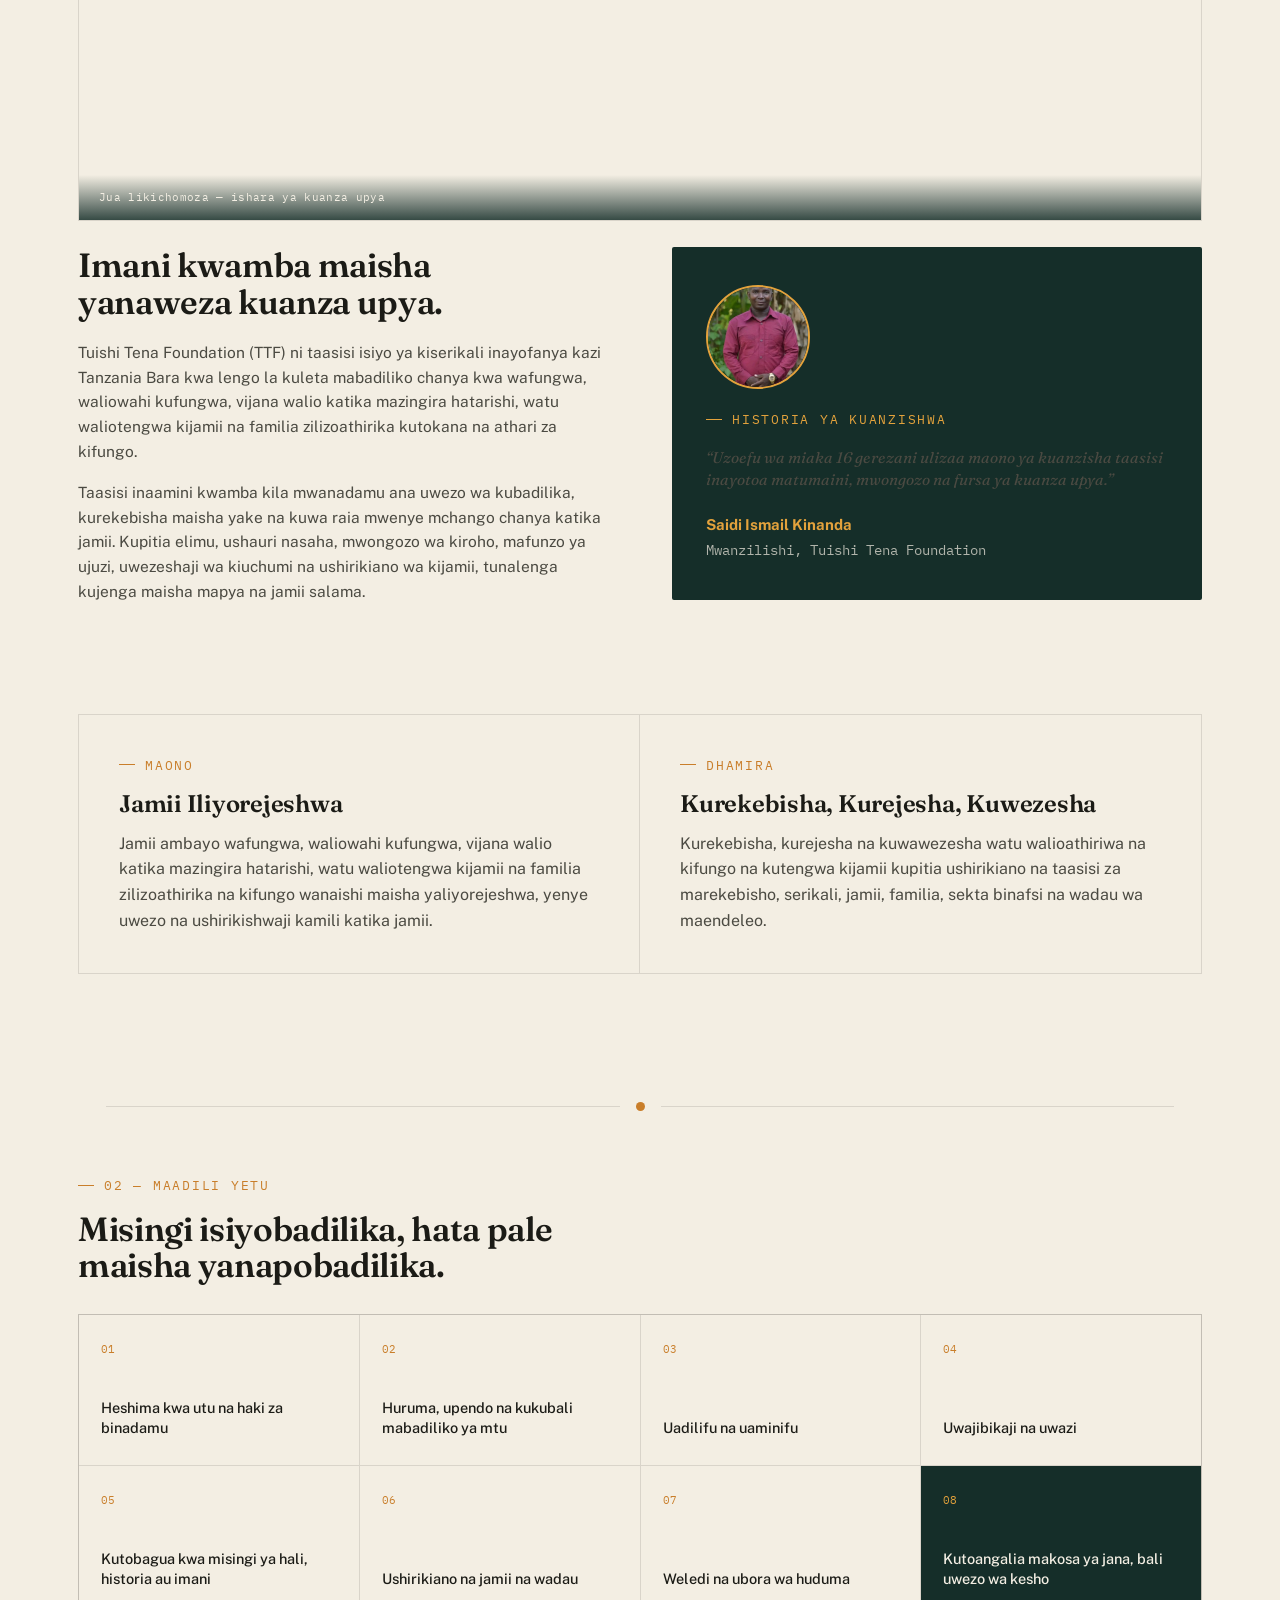
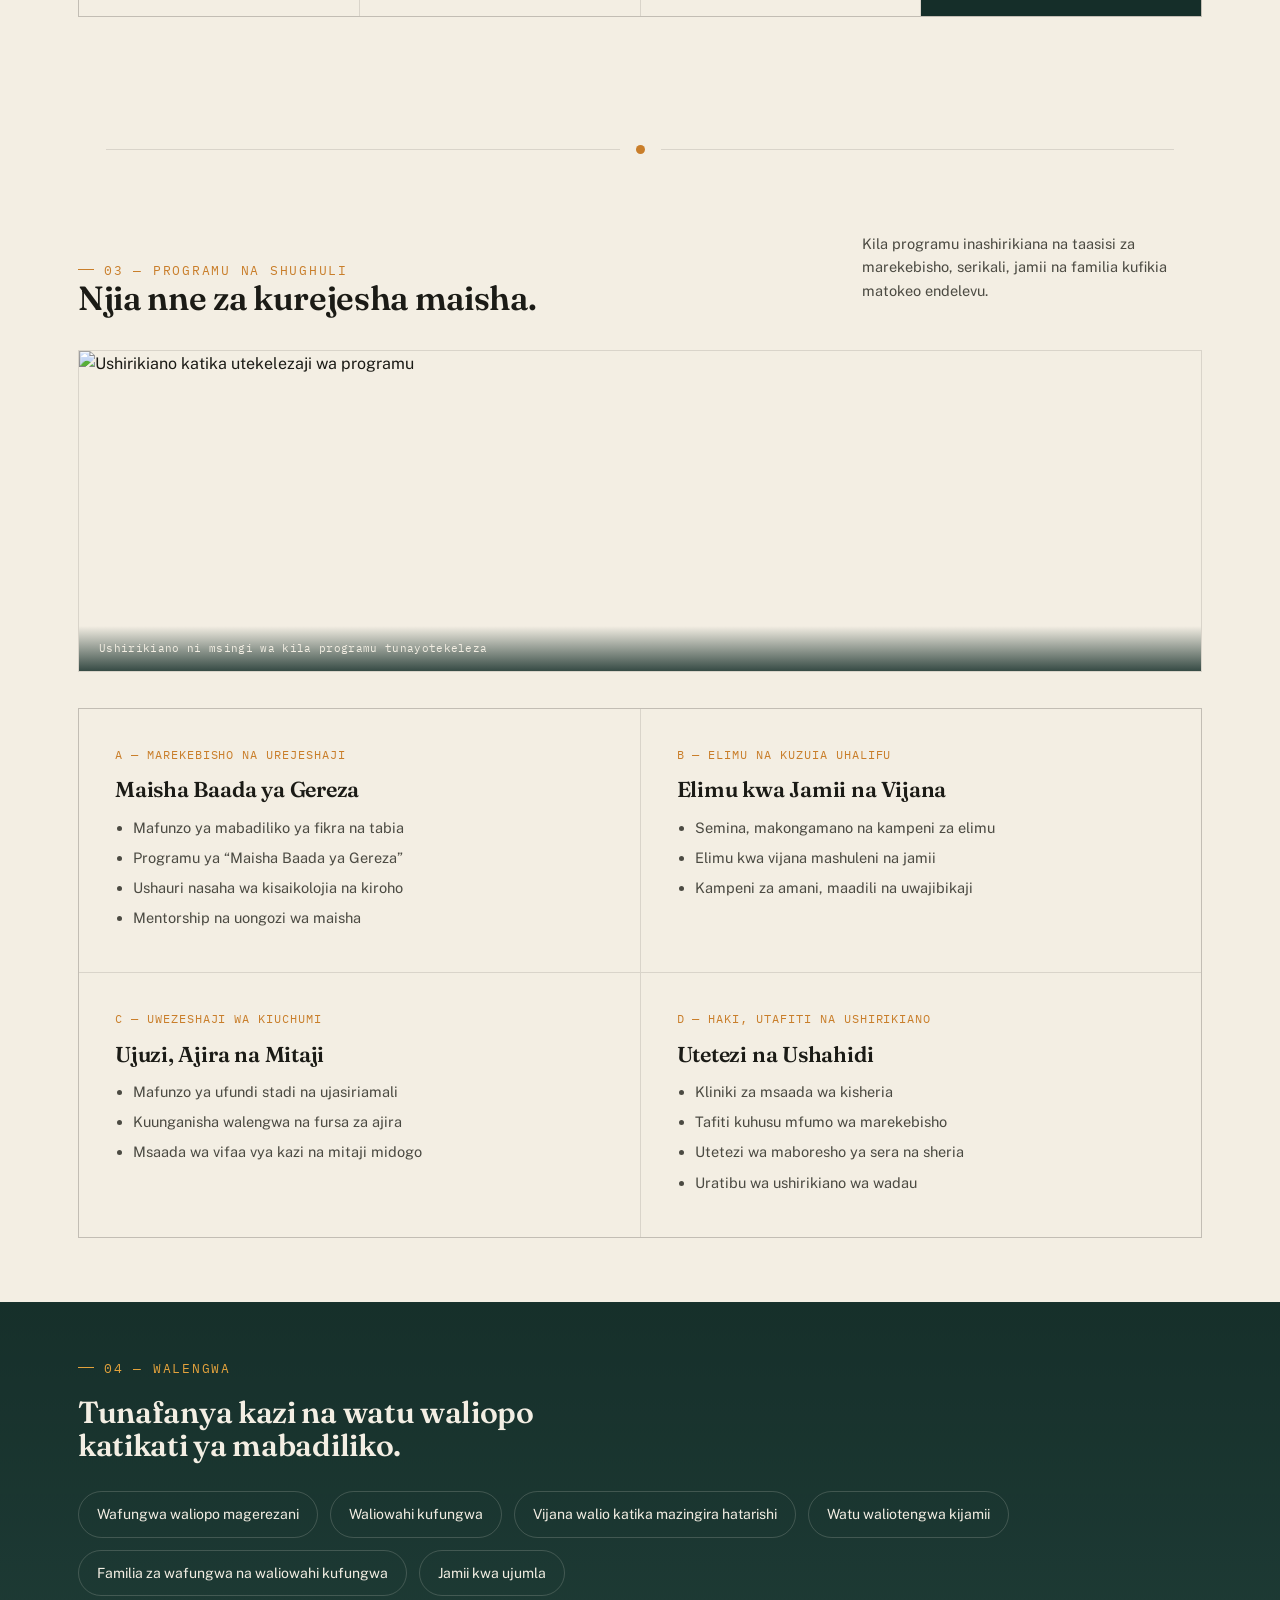
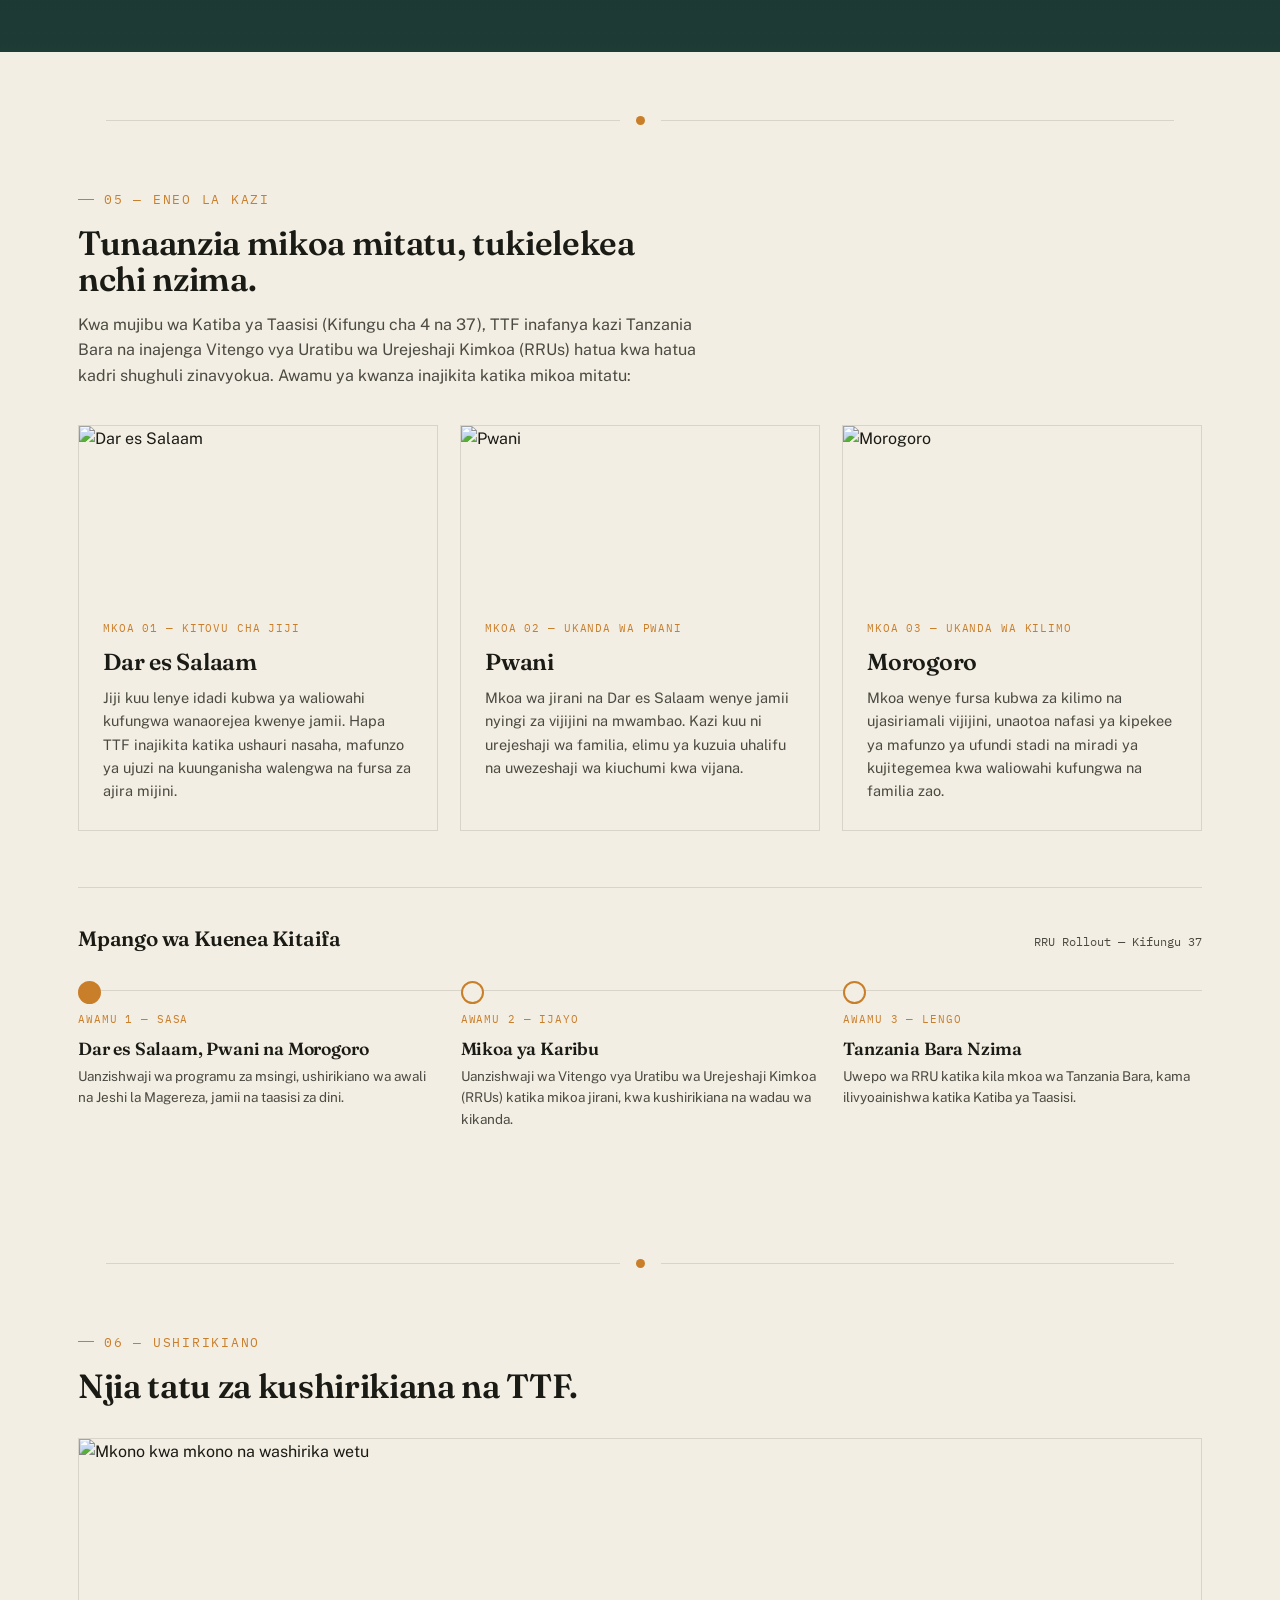
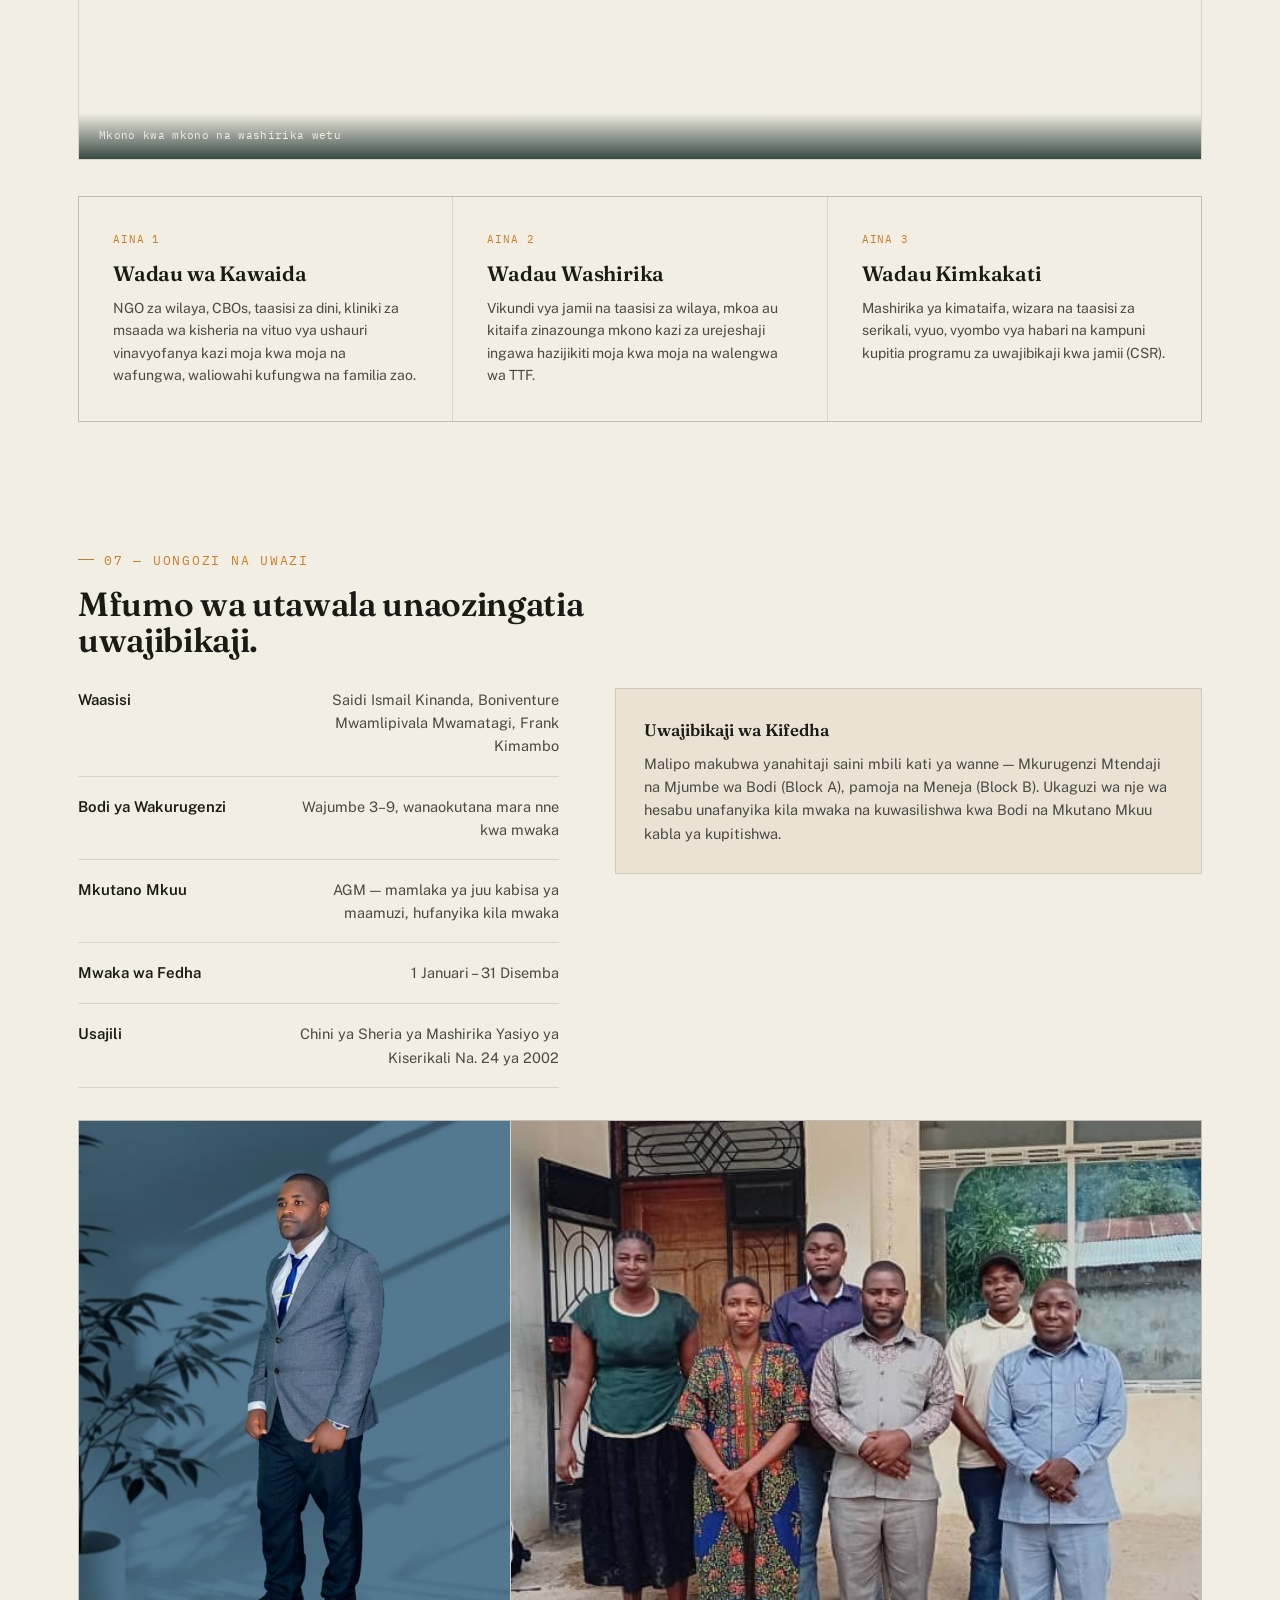
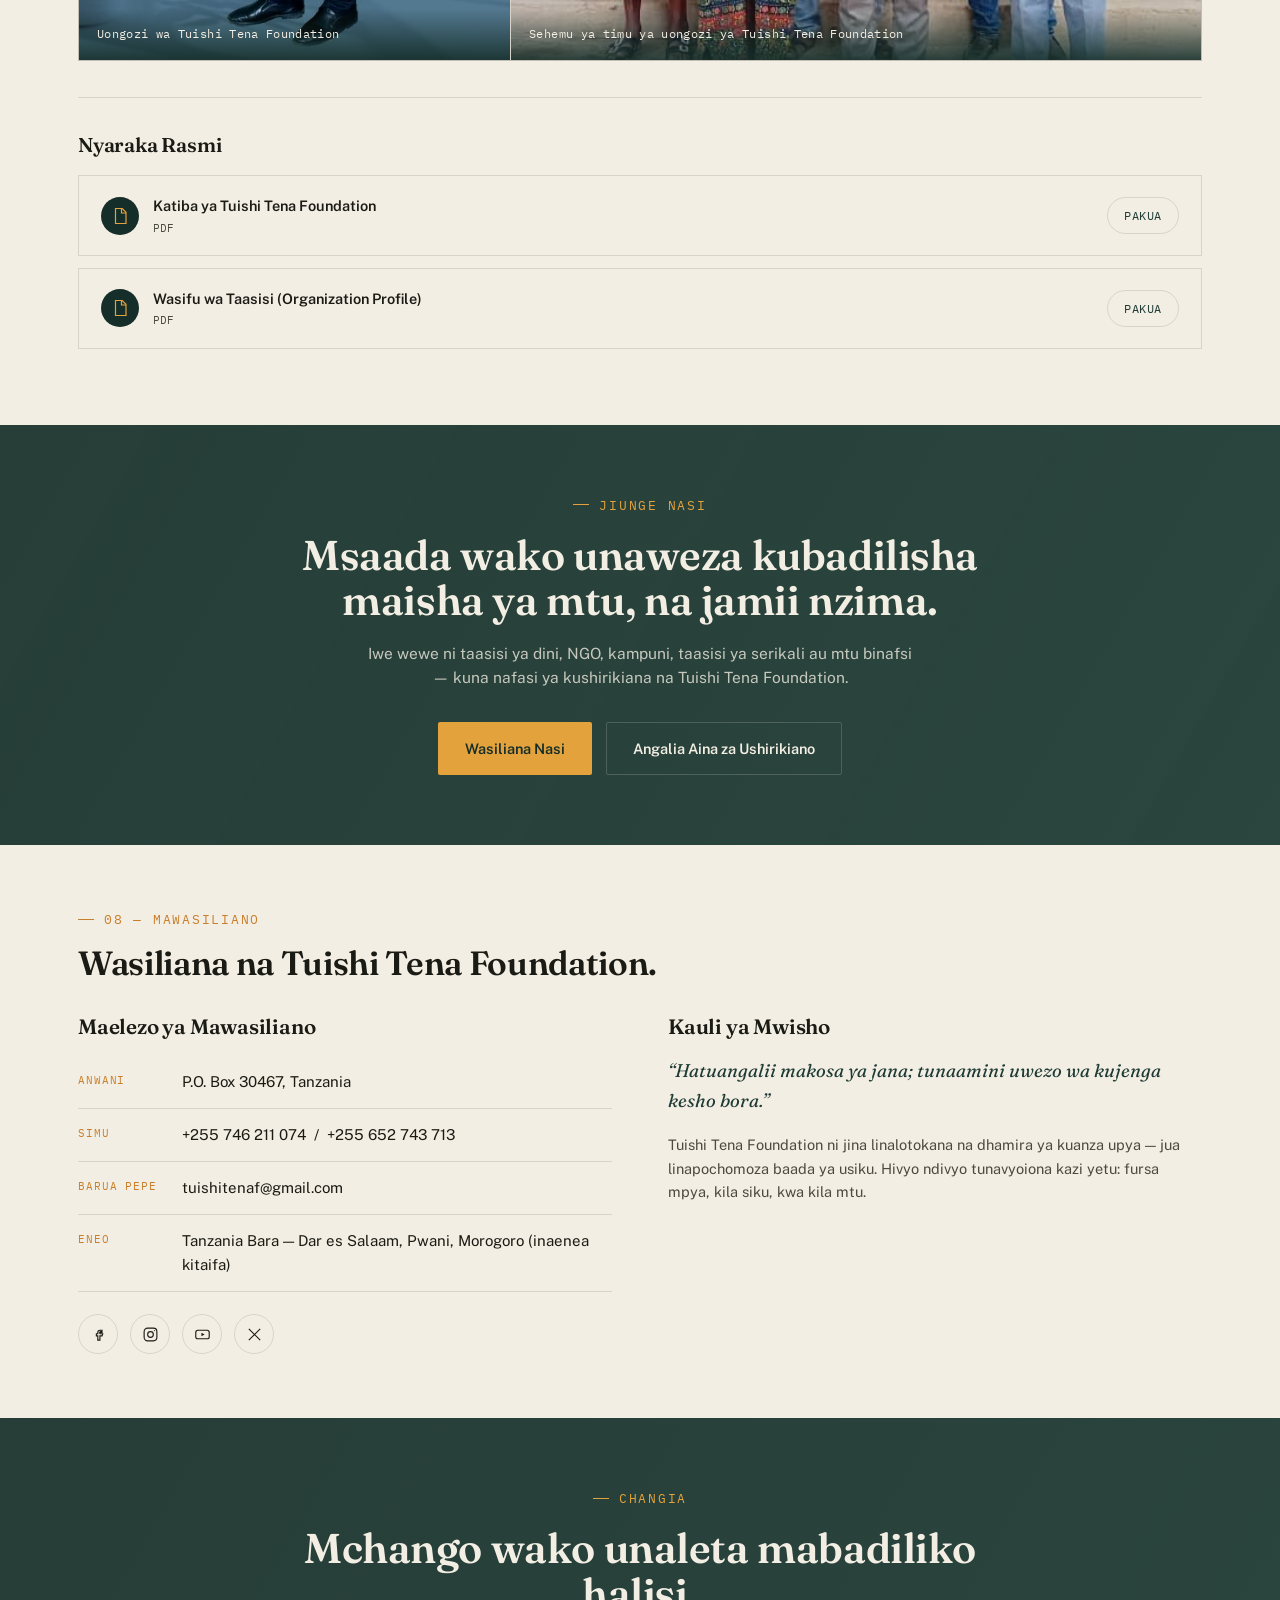
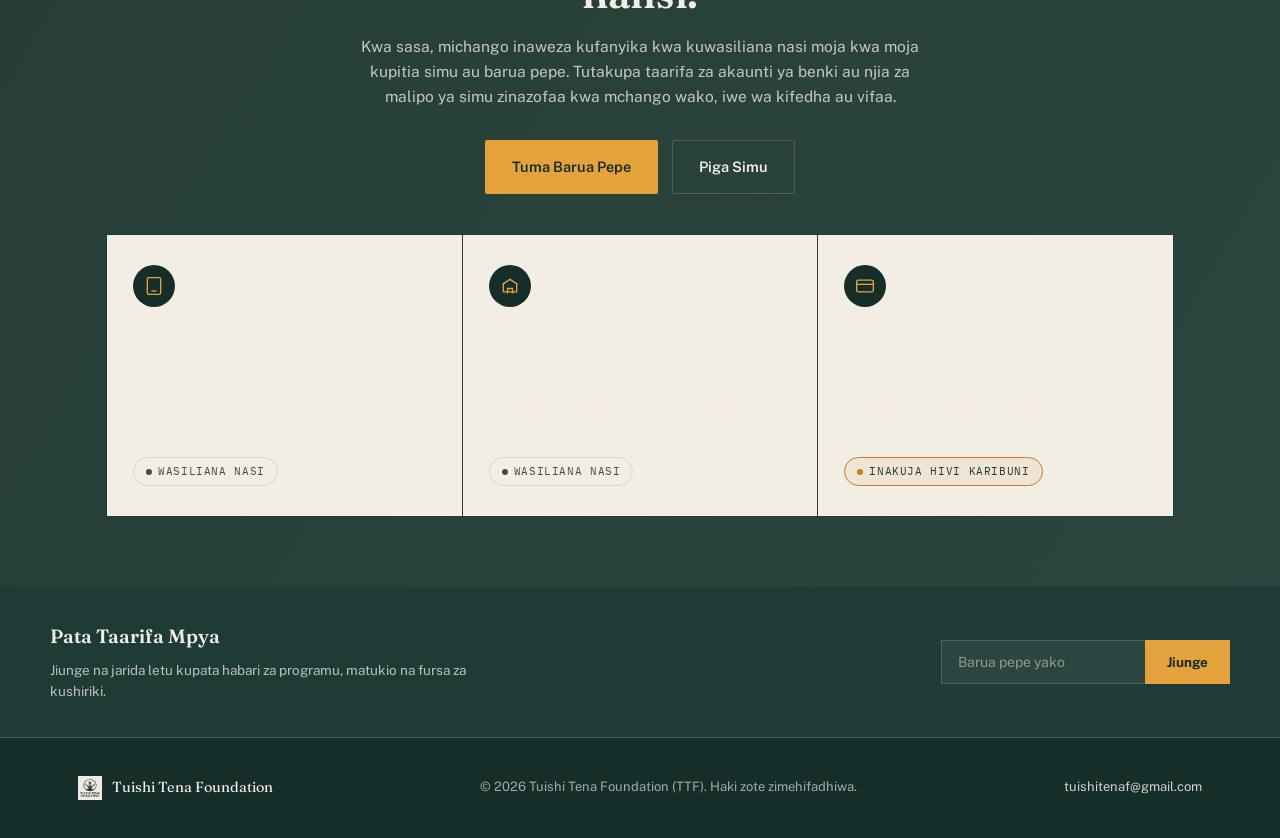
==== commit 6e99b283: "change" ====
--- a/index.html
+++ b/index.html
@@ -35,6 +35,7 @@
       <a href="regions.html" data-i18n="nav_regions">Maeneo</a>
       <a href="partners.html" data-i18n="nav_partners">Ushirikiano</a>
       <a href="governance.html" data-i18n="nav_governance">Uongozi</a>
+      <a href="apply.html" data-i18n="nav_apply">Omba</a>
       <a href="contact.html" data-i18n="nav_contact">Wasiliana Nasi</a>
       <a href="contact.html#donate" class="nav-donate js-donate-trigger" data-i18n="nav_donate">Changia</a>
     </nav>
@@ -54,6 +55,7 @@
     <a href="regions.html" data-i18n="nav_regions">Maeneo</a>
     <a href="partners.html" data-i18n="nav_partners">Ushirikiano</a>
     <a href="governance.html" data-i18n="nav_governance">Uongozi</a>
+    <a href="apply.html" data-i18n="nav_apply">Omba</a>
     <a href="contact.html" data-i18n="nav_contact">Wasiliana Nasi</a>
     <a href="contact.html#donate" class="mobile-donate js-donate-trigger" data-i18n="nav_donate">Changia</a>
     <div class="mobile-lang">
--- a/assets/style.css
+++ b/assets/style.css
@@ -438,6 +438,28 @@
 .nl-msg{font-size:12.5px; color:var(--dawn); margin-top:10px; display:none;}
 .nl-msg.show{display:block;}
 @media (max-width:700px){.newsletter-inner{flex-direction:column; align-items:flex-start;} .nl-form{max-width:100%; width:100%;}}
+
+/* ---------- APPLICATION FORM ---------- */
+.app-form{max-width:720px; margin-top:36px;}
+.form-row{display:grid; grid-template-columns:1fr 1fr; gap:20px;}
+.form-field{margin-bottom:22px;}
+.form-field label{
+  display:block; font-family:'IBM Plex Mono', monospace; font-size:11.5px; text-transform:uppercase;
+  letter-spacing:.06em; color:var(--ink-soft); margin-bottom:8px;
+}
+.form-field label .req{color:var(--dawn-deep);}
+.form-field input, .form-field select, .form-field textarea{
+  width:100%; border:1px solid var(--line); background:var(--bone); color:var(--ink);
+  padding:13px 14px; font-family:'Public Sans',sans-serif; font-size:14.5px; outline:none;
+  transition:border-color .2s ease; border-radius:var(--radius);
+}
+.form-field input:focus, .form-field select:focus, .form-field textarea:focus{border-color:var(--dawn-deep);}
+.form-field textarea{resize:vertical; min-height:120px;}
+.form-field.hidden-field{display:none;}
+.form-honey{position:absolute; left:-9999px; opacity:0;}
+.form-submit-row{display:flex; align-items:center; gap:18px; margin-top:8px; flex-wrap:wrap;}
+.form-note{font-size:12.5px; color:var(--ink-soft); max-width:360px;}
+@media (max-width:700px){.form-row{grid-template-columns:1fr;}}
 .leader-grid{display:grid; grid-template-columns:1fr 1.6fr; gap:1px; background:var(--line); margin-top:32px; border:1px solid var(--line);}
 .leader-card{background:var(--bone); position:relative; overflow:hidden; min-height:280px;}
 .leader-card img{width:100%; height:100%; object-fit:cover; display:block;}
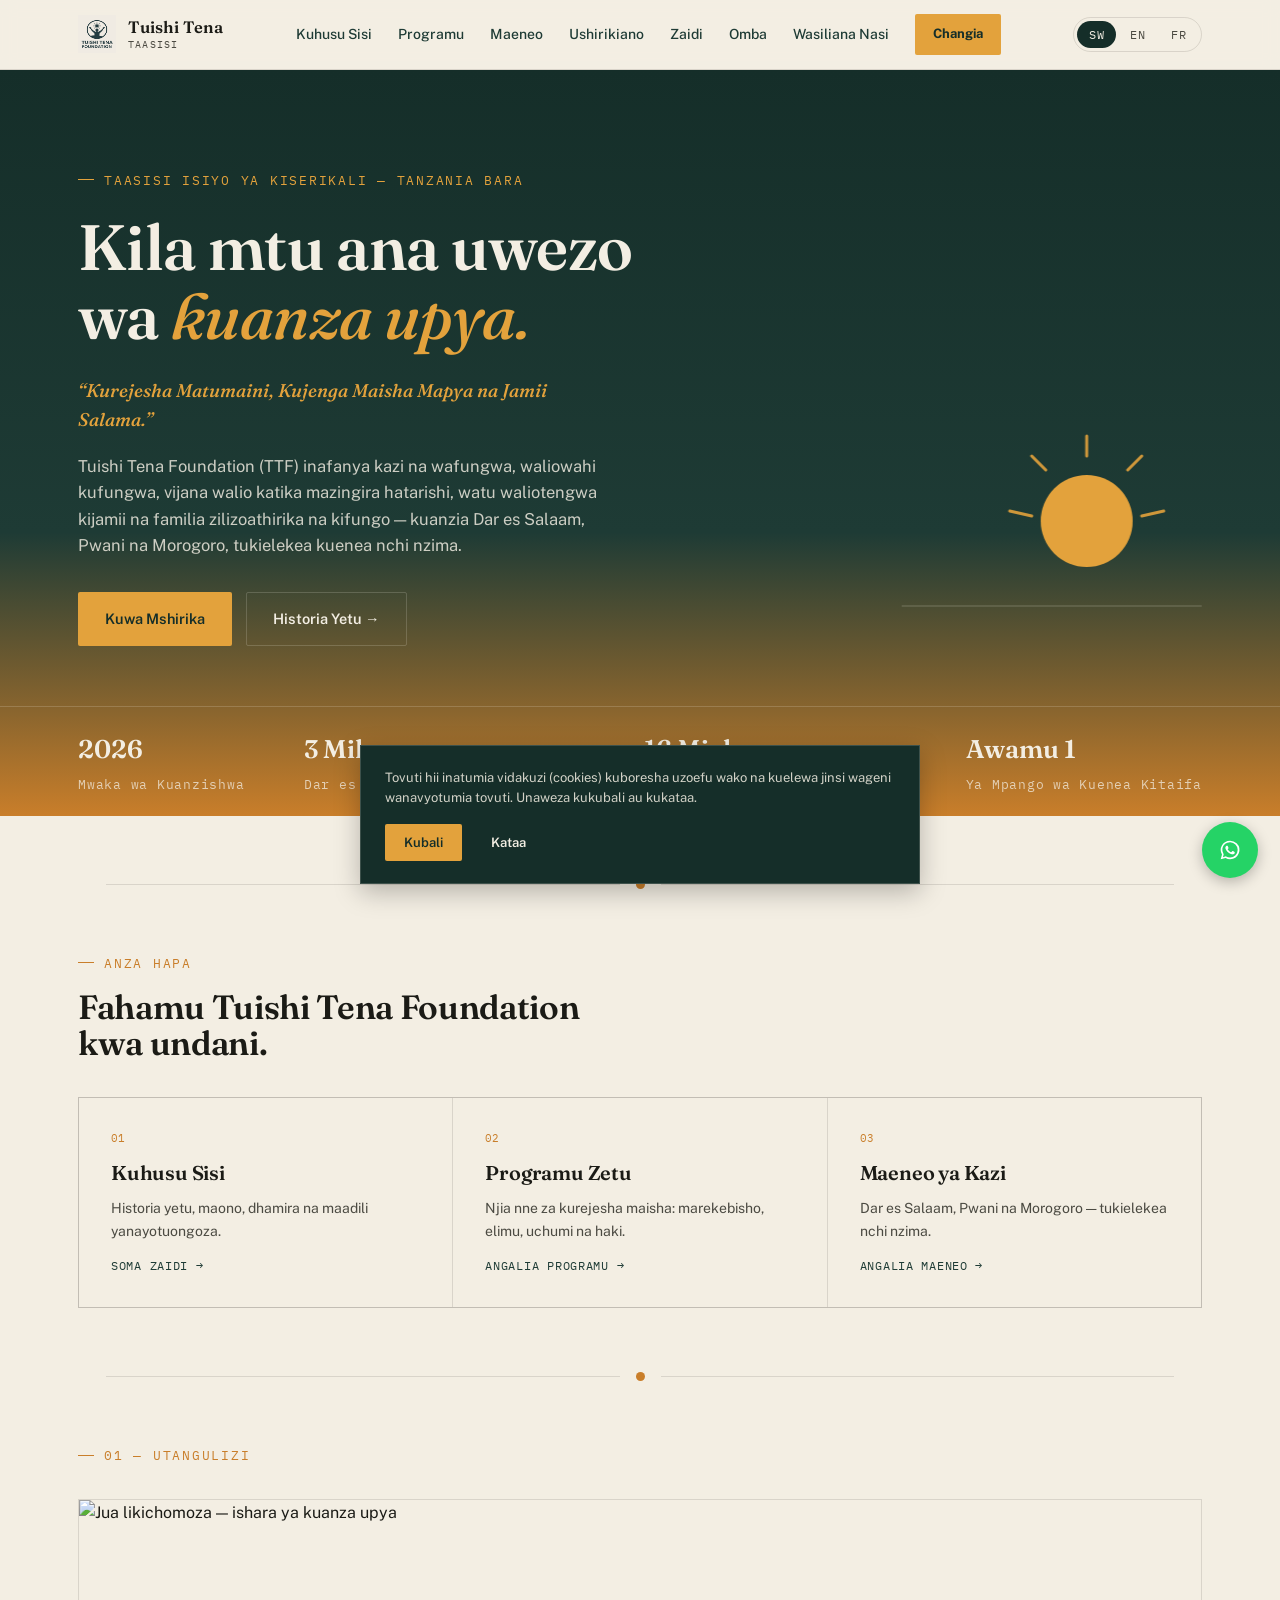
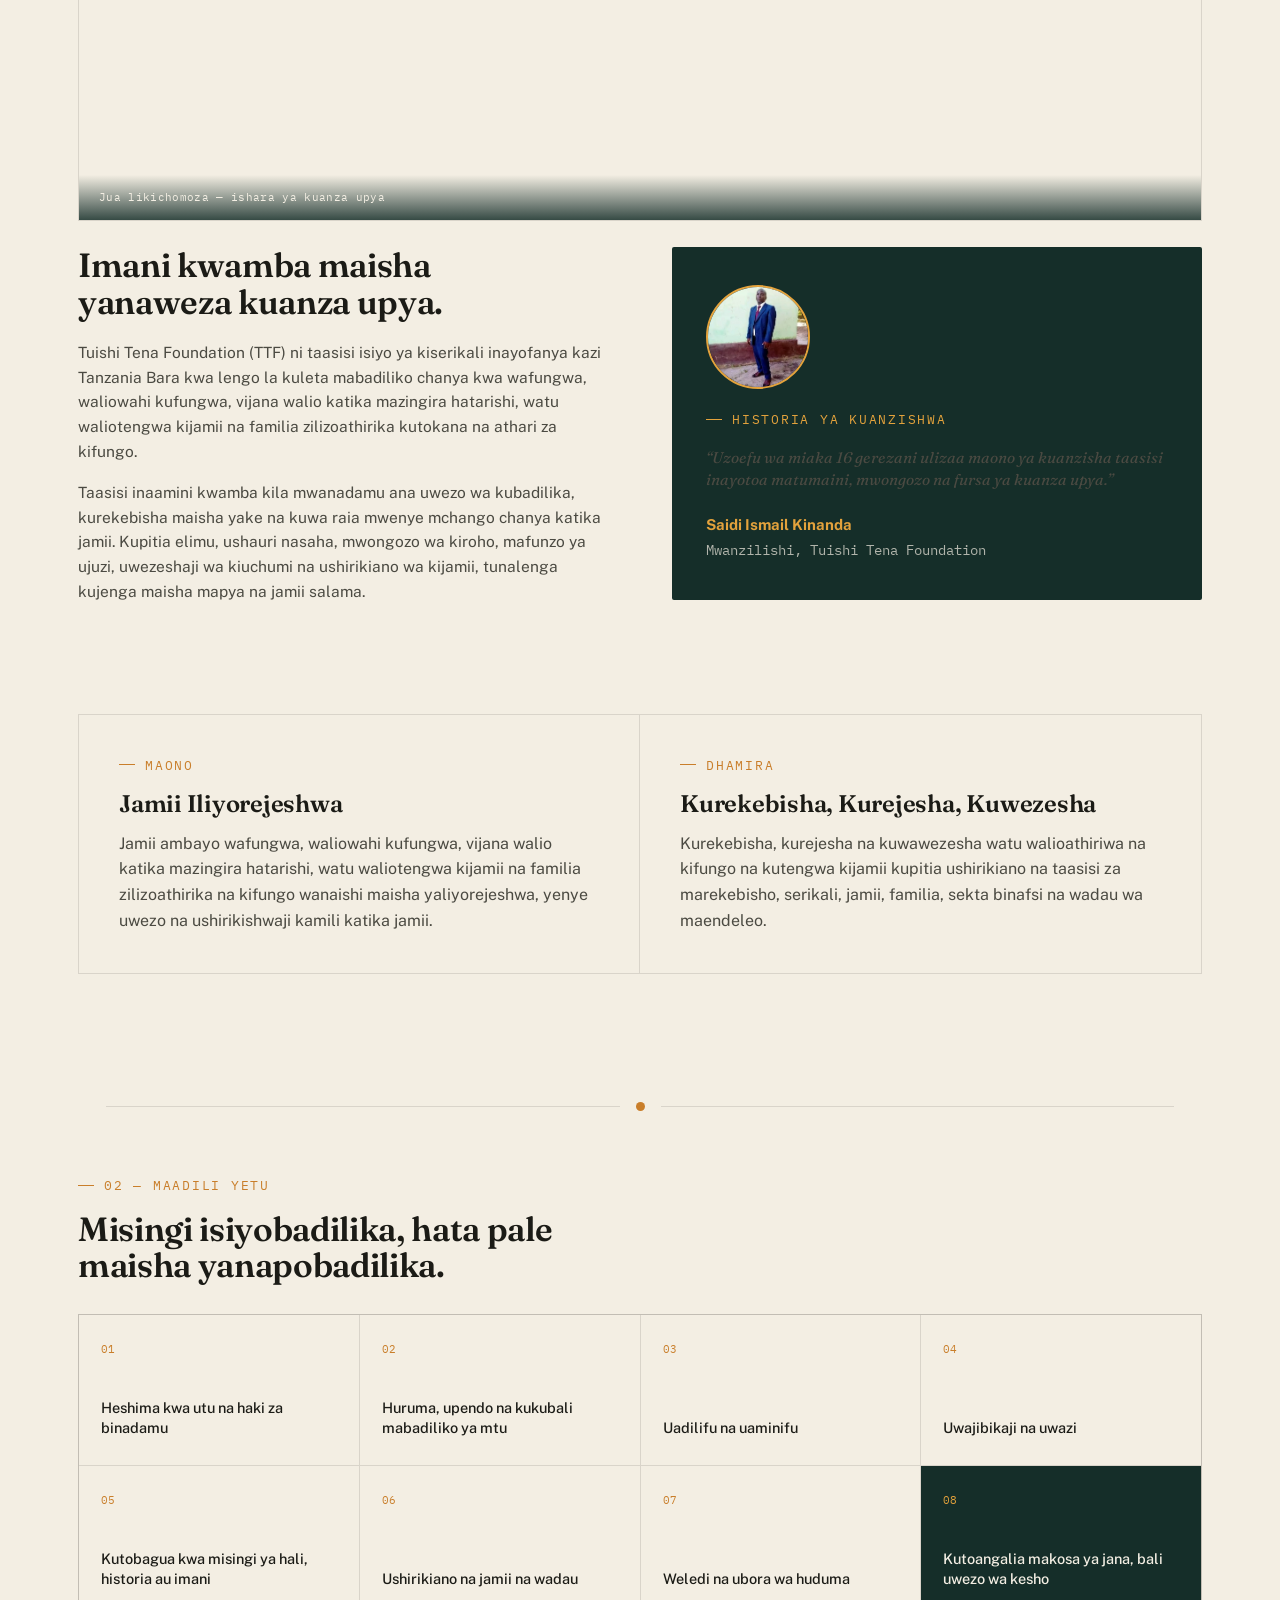
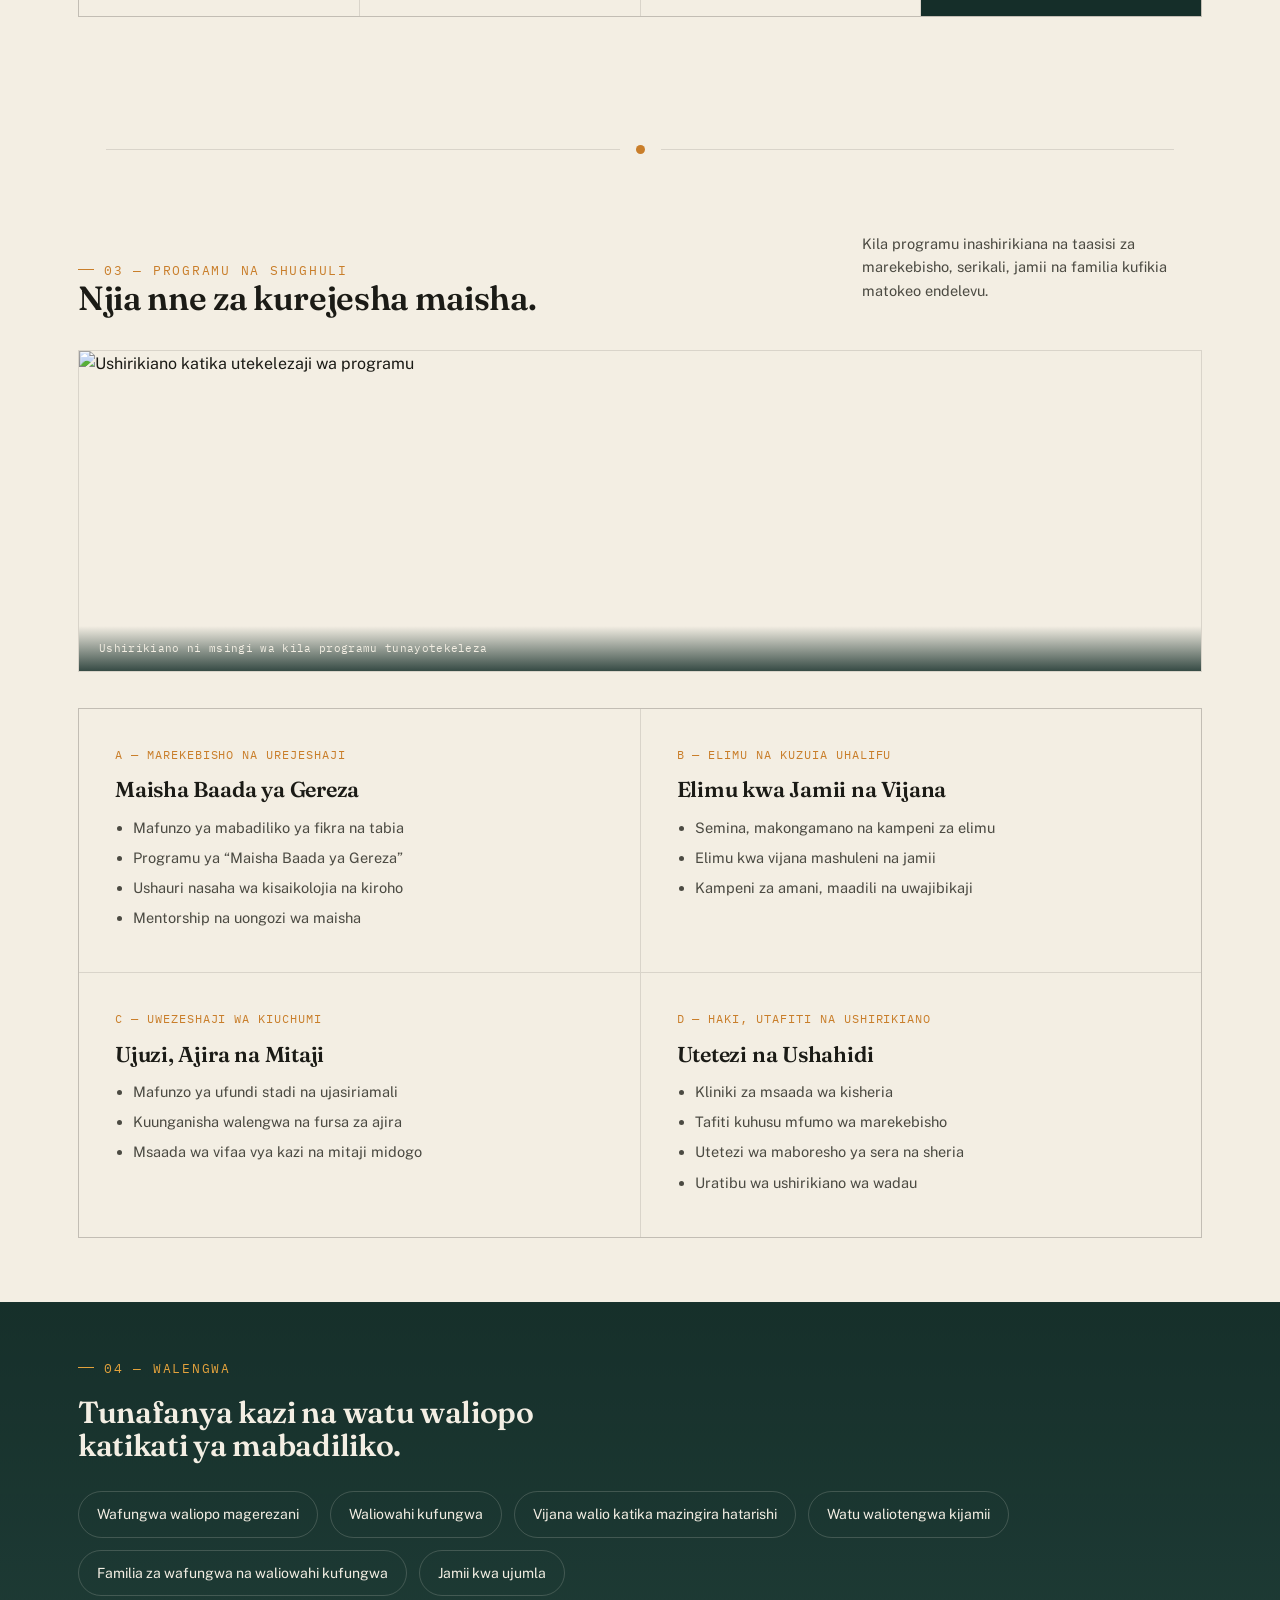
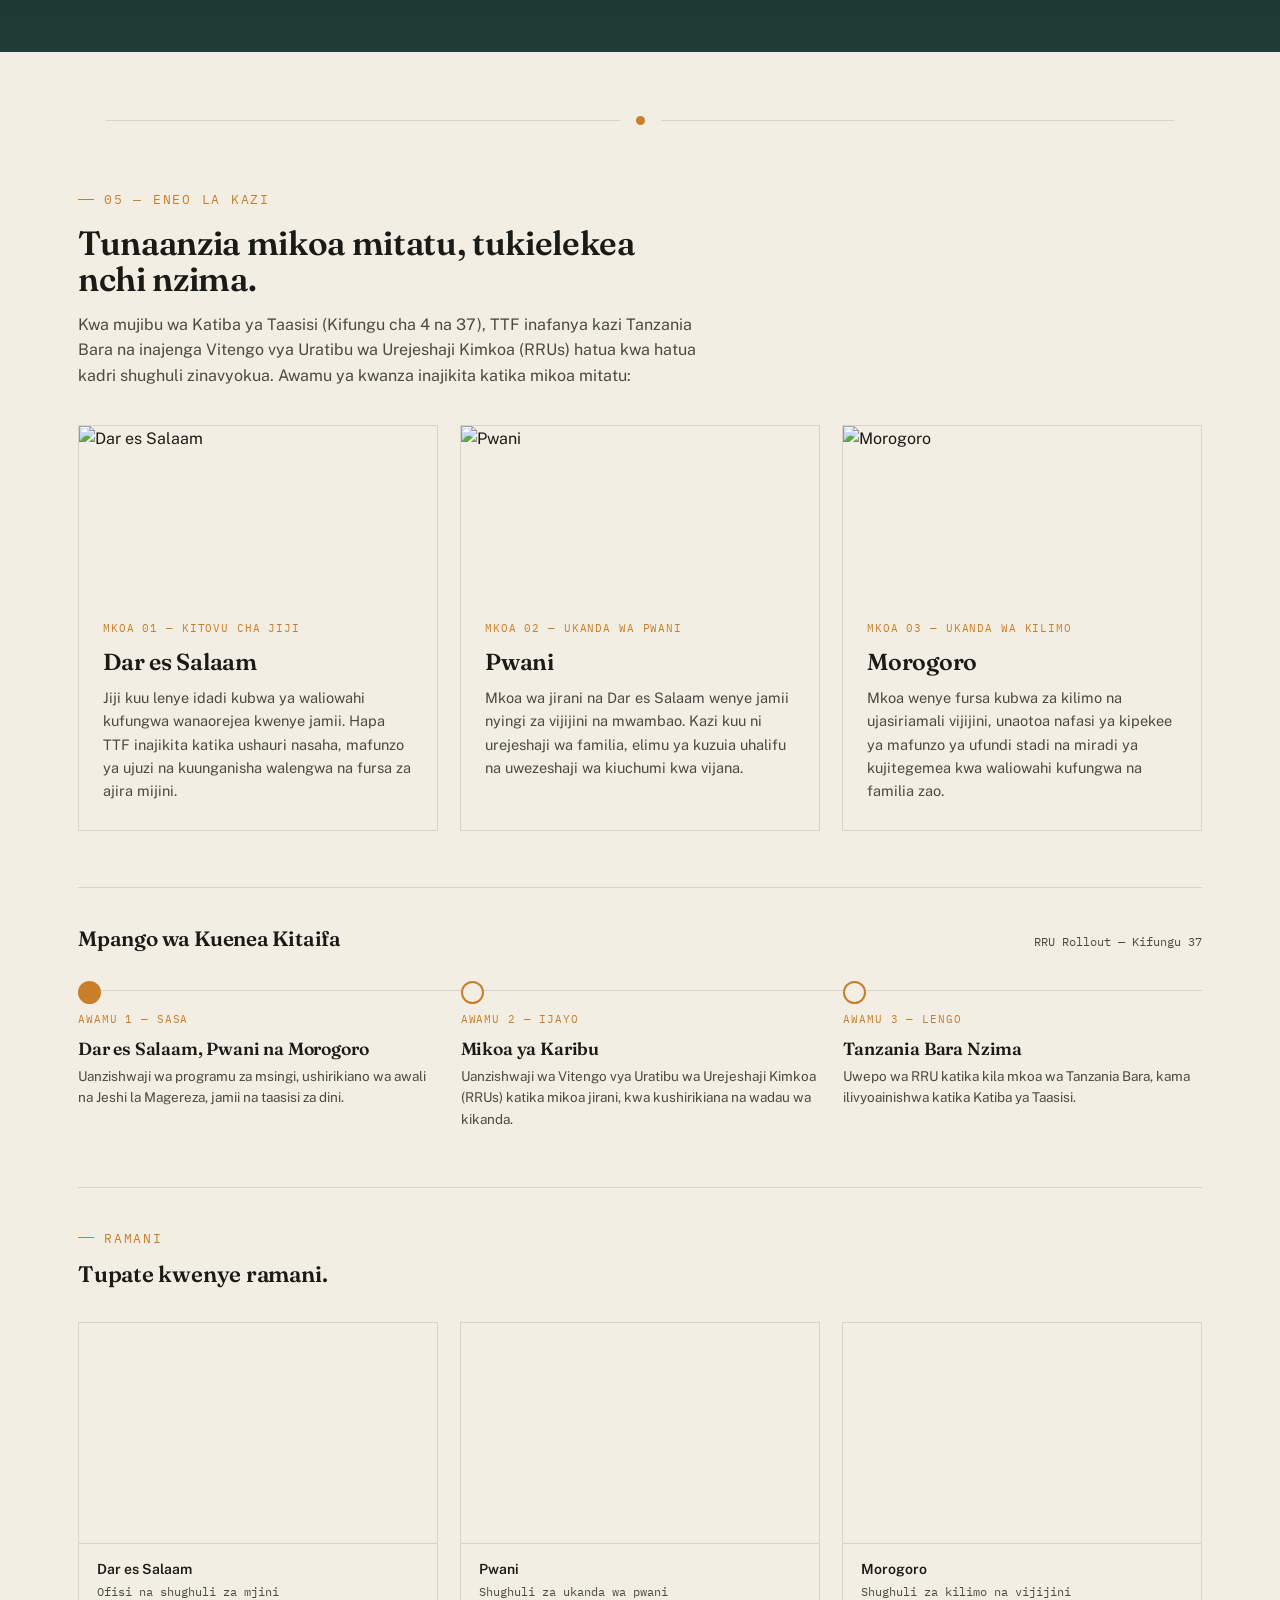
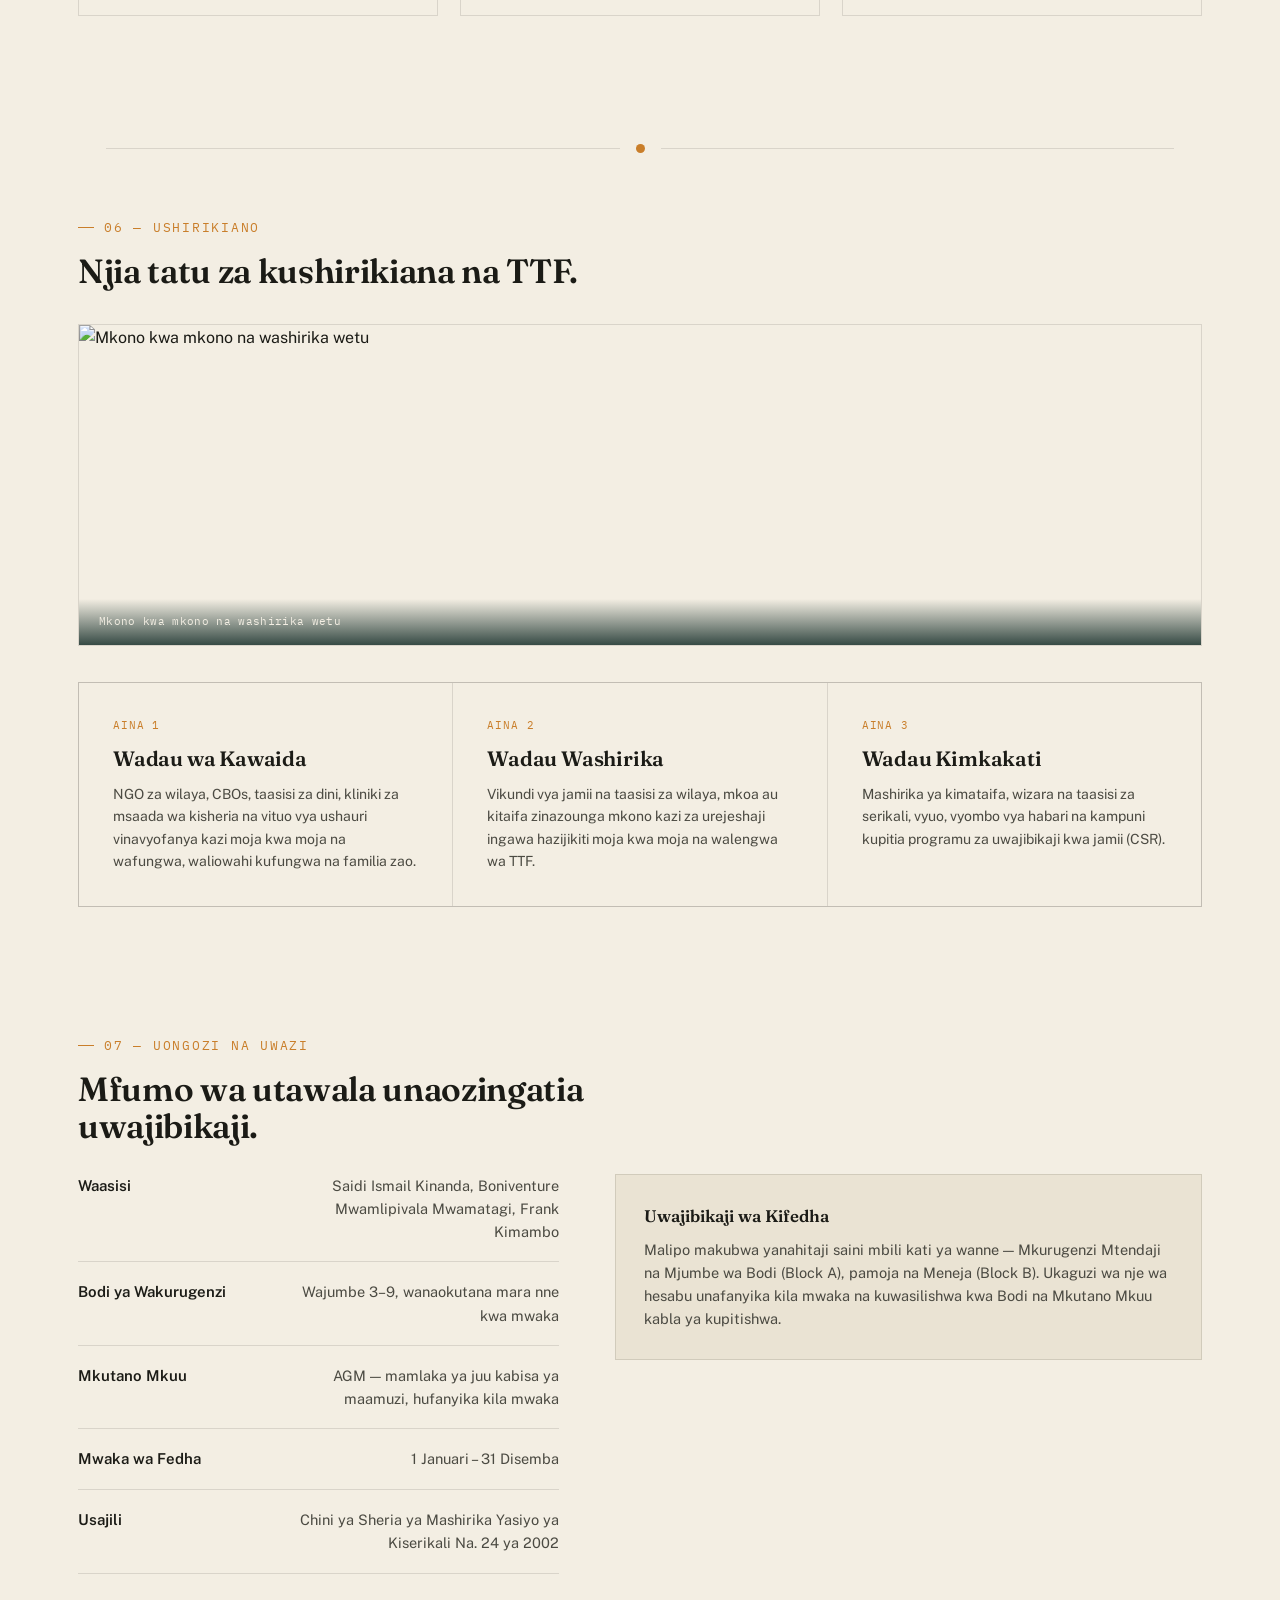
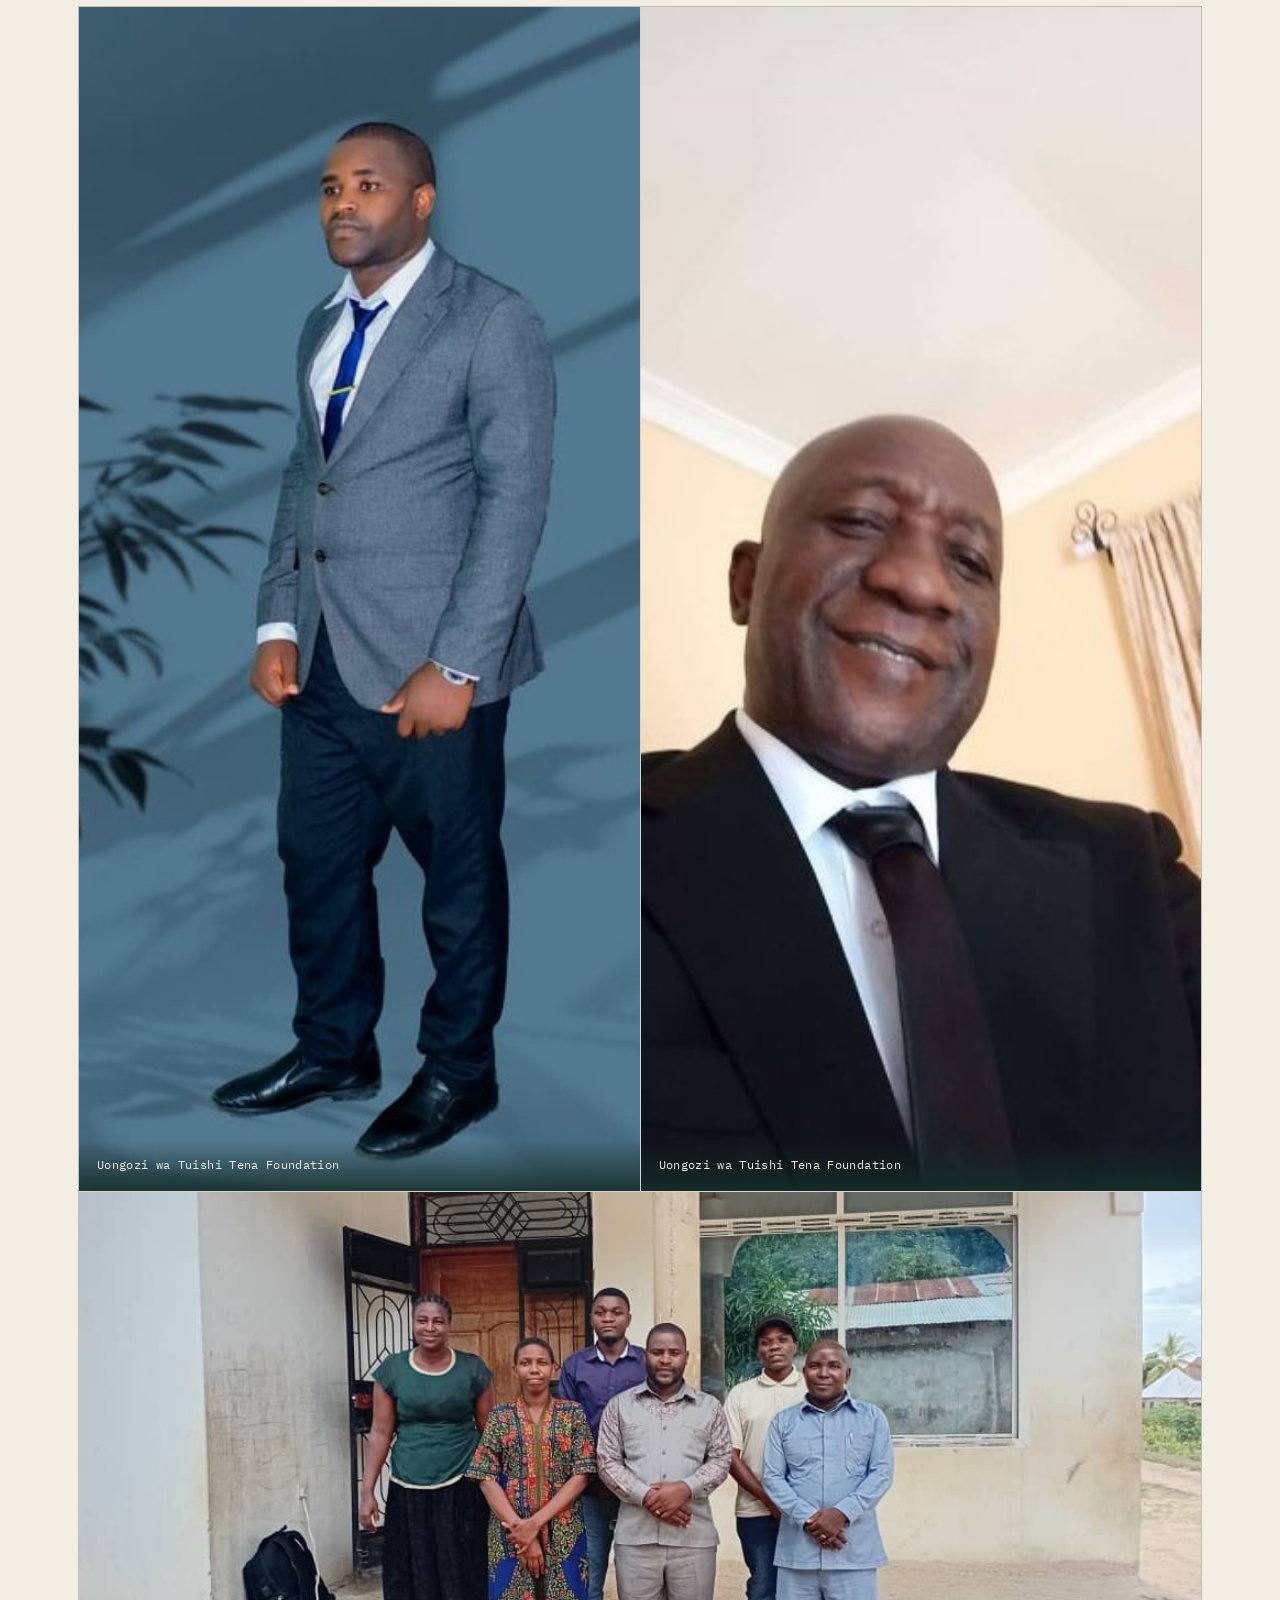
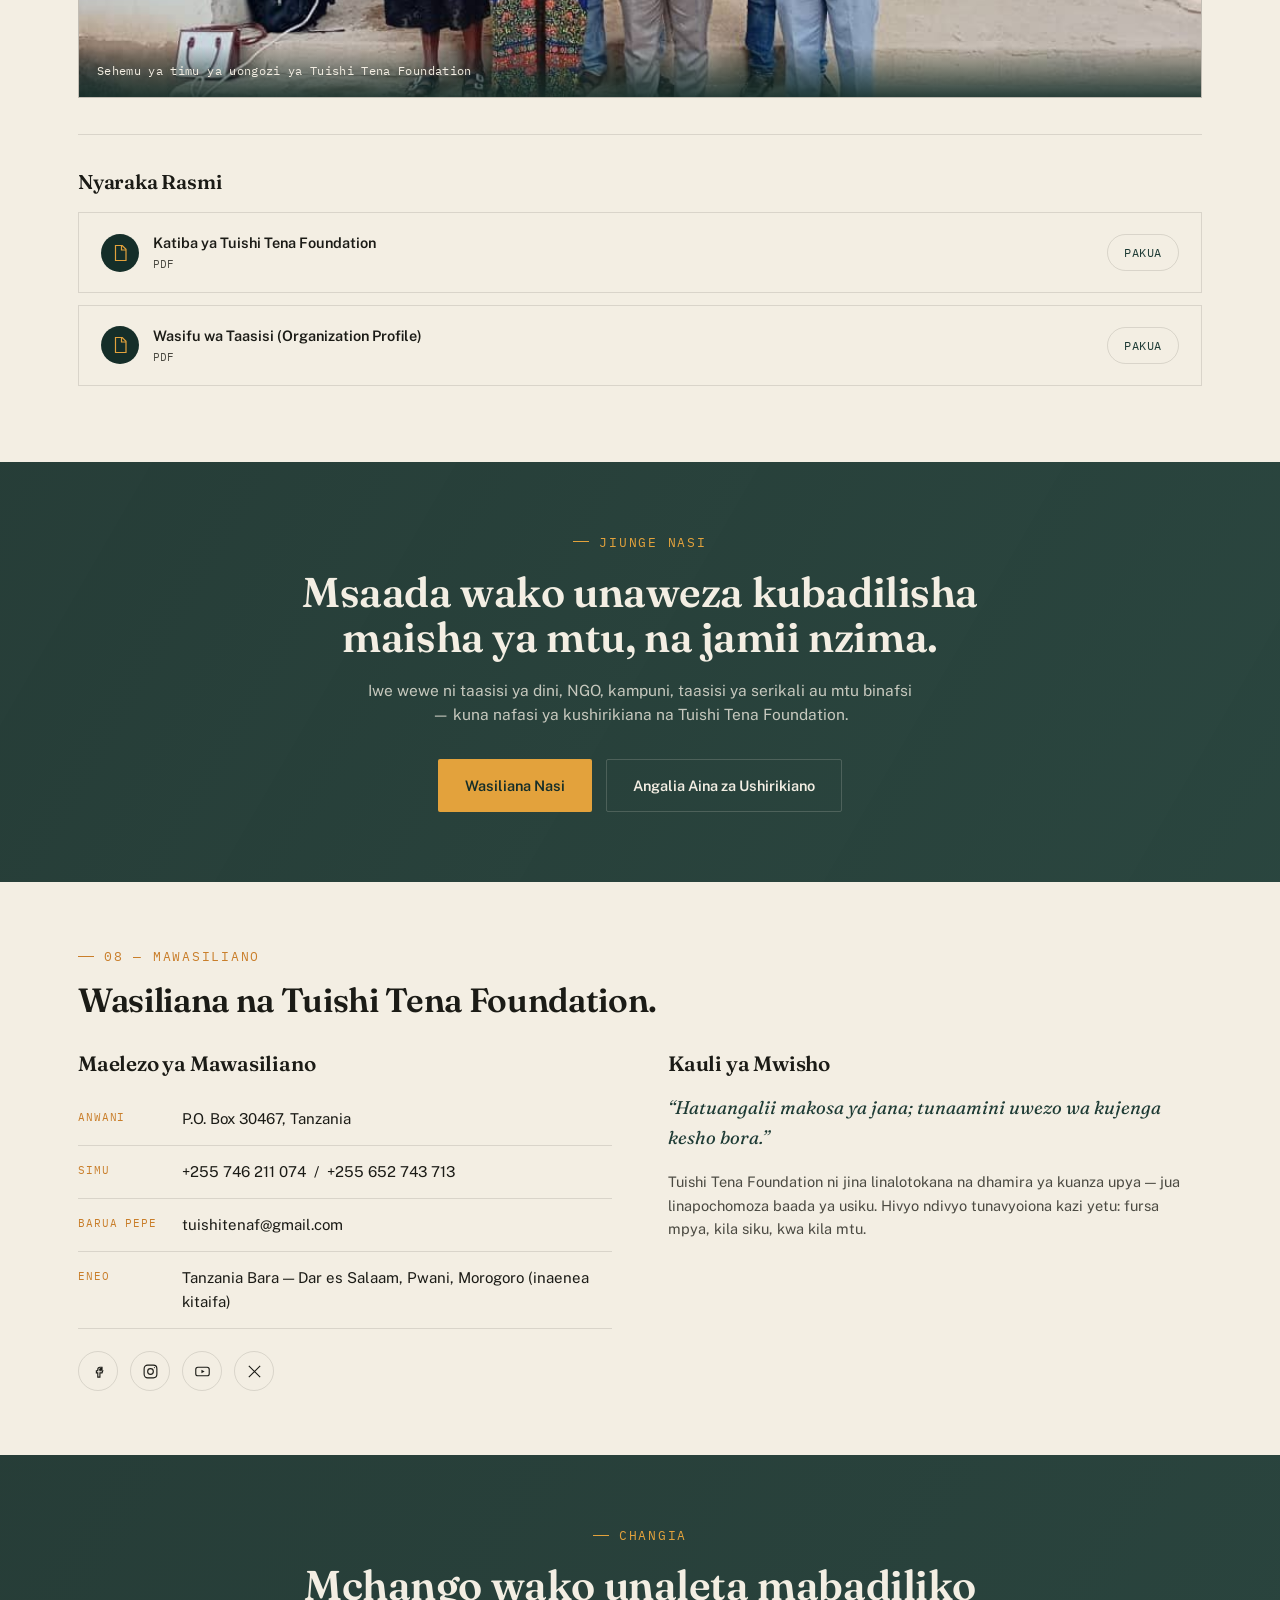
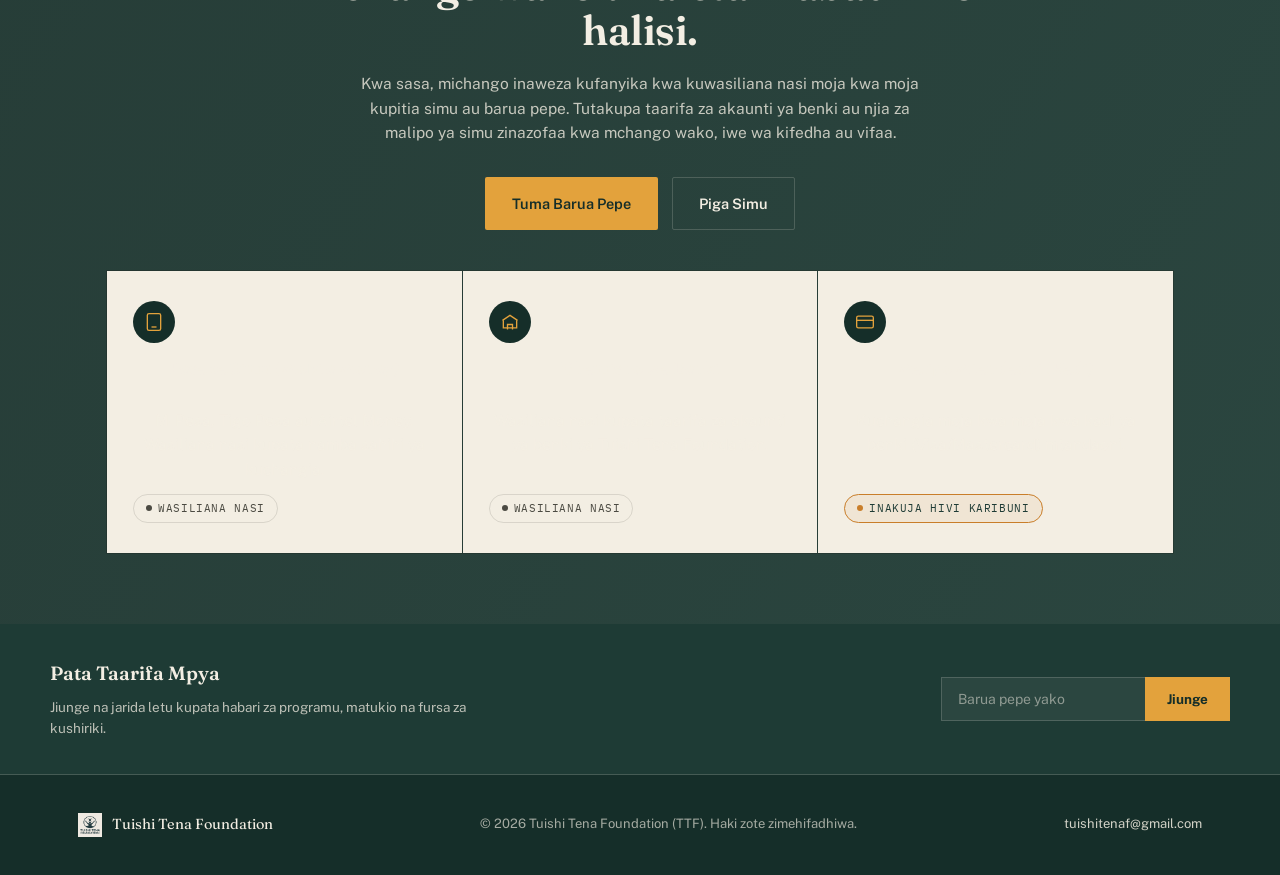
==== commit c4b8642a: "change" ====
--- a/index.html
+++ b/index.html
@@ -3,16 +3,20 @@
 <head>
 <meta charset="UTF-8">
 <meta name="viewport" content="width=device-width, initial-scale=1.0">
-<title>Tuishi Tena Foundation | Kurejesha Matumaini, Kujenga Maisha Mapya</title>
-<meta name="description" content="Tuishi Tena Foundation (TTF) — taasisi isiyo ya kiserikali inayofanya kazi Tanzania Bara kwa lengo la kurekebisha, kurejesha na kuwawezesha wafungwa, waliowahi kufungwa, vijana walio hatarini na familia zilizoathirika na kifungo.">
+<title>Tuishi Tena Foundation | Kurejesha Matumaini Tanzania</title>
+<meta name="description" content="Tuishi Tena Foundation (TTF) ni taasisi isiyo ya kiserikali Tanzania inayorekebisha na kuwawezesha wafungwa, waliowahi kufungwa na vijana walio hatarini.">
+<link rel="canonical" href="https://tuishitenafoundation.org/">
 <meta property="og:type" content="website">
-<meta property="og:title" content="Tuishi Tena Foundation | Kurejesha Matumaini, Kujenga Maisha Mapya">
-<meta property="og:description" content="Tuishi Tena Foundation (TTF) — taasisi isiyo ya kiserikali inayofanya kazi Tanzania Bara kwa lengo la kurekebisha, kurejesha na kuwawezesha wafungwa, waliowahi kufungwa, vijana walio hatarini na familia zilizoathirika na kifungo.">
+<meta property="og:title" content="Tuishi Tena Foundation | Kurejesha Matumaini Tanzania">
+<meta property="og:description" content="Tuishi Tena Foundation (TTF) ni taasisi isiyo ya kiserikali Tanzania inayorekebisha na kuwawezesha wafungwa, waliowahi kufungwa na vijana walio hatarini.">
 <meta property="og:image" content="https://images.unsplash.com/photo-1723270868972-fed4b06feae4?auto=format&fit=crop&w=1200&q=80">
 <meta property="og:site_name" content="Tuishi Tena Foundation">
+<meta property="og:locale" content="sw_TZ">
+<meta property="og:locale:alternate" content="en_US">
+<meta property="og:locale:alternate" content="fr_FR">
 <meta name="twitter:card" content="summary_large_image">
-<meta name="twitter:title" content="Tuishi Tena Foundation | Kurejesha Matumaini, Kujenga Maisha Mapya">
-<meta name="twitter:description" content="Tuishi Tena Foundation (TTF) — taasisi isiyo ya kiserikali inayofanya kazi Tanzania Bara kwa lengo la kurekebisha, kurejesha na kuwawezesha wafungwa, waliowahi kufungwa, vijana walio hatarini na familia zilizoathirika na kifungo.">
+<meta name="twitter:title" content="Tuishi Tena Foundation | Kurejesha Matumaini Tanzania">
+<meta name="twitter:description" content="Tuishi Tena Foundation (TTF) ni taasisi isiyo ya kiserikali Tanzania inayorekebisha na kuwawezesha wafungwa, waliowahi kufungwa na vijana walio hatarini.">
 <meta name="twitter:image" content="https://images.unsplash.com/photo-1723270868972-fed4b06feae4?auto=format&fit=crop&w=1200&q=80">
 <link rel="icon" href="assets/favicon.ico" sizes="any">
 <link rel="icon" type="image/png" sizes="32x32" href="assets/favicon-32.png">
@@ -20,8 +24,42 @@
 <link rel="preconnect" href="https://fonts.googleapis.com">
 <link href="https://fonts.googleapis.com/css2?family=Fraunces:ital,opsz,wght@0,9..144,300;0,9..144,500;0,9..144,600;0,9..144,700;1,9..144,500&family=Public+Sans:wght@400;500;600;700&family=IBM+Plex+Mono:wght@400;500&display=swap" rel="stylesheet">
 <link rel="stylesheet" href="assets/style.css">
+<script type="application/ld+json">
+{
+  "@context": "https://schema.org",
+  "@type": "NGO",
+  "name": "Tuishi Tena Foundation",
+  "alternateName": "TTF",
+  "url": "https://tuishitenafoundation.org/",
+  "logo": "https://tuishitenafoundation.org/assets/logo.png",
+  "image": "https://images.unsplash.com/photo-1723270868972-fed4b06feae4?auto=format&fit=crop&w=1200&q=80",
+  "description": "Tuishi Tena Foundation (TTF) ni taasisi isiyo ya kiserikali inayofanya kazi Tanzania Bara kwa lengo la kurekebisha, kurejesha na kuwawezesha wafungwa, waliowahi kufungwa, vijana walio hatarini na familia zilizoathirika na kifungo.",
+  "email": "tuishitenaf@gmail.com",
+  "telephone": "+255746211074",
+  "address": {
+    "@type": "PostalAddress",
+    "addressCountry": "TZ",
+    "addressLocality": "Dar es Salaam",
+    "postOfficeBoxNumber": "30467"
+  },
+  "areaServed": [
+    {"@type": "AdministrativeArea", "name": "Dar es Salaam"},
+    {"@type": "AdministrativeArea", "name": "Pwani"},
+    {"@type": "AdministrativeArea", "name": "Morogoro"}
+  ],
+  "foundingDate": "2026",
+  "founder": [
+    {"@type": "Person", "name": "Saidi Ismail Kinanda"},
+    {"@type": "Person", "name": "Boniventure Mwamlipivala Mwamatagi"},
+    {"@type": "Person", "name": "Frank Kimambo"}
+  ],
+  "slogan": "Kurejesha Matumaini, Kujenga Maisha Mapya na Jamii Salama.",
+  "knowsLanguage": ["sw", "en", "fr"]
+}
+</script>
 </head>
 <body>
+<a href="#main" class="skip-link" data-i18n="skip_link">Nenda kwenye maudhui makuu</a>
 
 <header>
   <div class="nav">
@@ -34,7 +72,15 @@
       <a href="programs.html" data-i18n="nav_programs">Programu</a>
       <a href="regions.html" data-i18n="nav_regions">Maeneo</a>
       <a href="partners.html" data-i18n="nav_partners">Ushirikiano</a>
-      <a href="governance.html" data-i18n="nav_governance">Uongozi</a>
+      <div class="nav-dropdown" id="navMore">
+        <button class="nav-dropdown-toggle" type="button" aria-expanded="false" data-i18n="nav_more">Zaidi <svg viewBox="0 0 12 8"><path d="M1 1l5 5 5-5"/></svg></button>
+        <div class="nav-dropdown-menu">
+          <a href="governance.html" data-i18n="nav_governance">Uongozi</a>
+          <a href="news.html" data-i18n="nav_news">Habari</a>
+          <a href="gallery.html" data-i18n="nav_gallery">Picha</a>
+          <a href="careers.html" data-i18n="nav_careers">Kazi</a>
+        </div>
+      </div>
       <a href="apply.html" data-i18n="nav_apply">Omba</a>
       <a href="contact.html" data-i18n="nav_contact">Wasiliana Nasi</a>
       <a href="contact.html#donate" class="nav-donate js-donate-trigger" data-i18n="nav_donate">Changia</a>
@@ -55,6 +101,9 @@
     <a href="regions.html" data-i18n="nav_regions">Maeneo</a>
     <a href="partners.html" data-i18n="nav_partners">Ushirikiano</a>
     <a href="governance.html" data-i18n="nav_governance">Uongozi</a>
+    <a href="news.html" data-i18n="nav_news">Habari</a>
+    <a href="gallery.html" data-i18n="nav_gallery">Picha</a>
+    <a href="careers.html" data-i18n="nav_careers">Kazi</a>
     <a href="apply.html" data-i18n="nav_apply">Omba</a>
     <a href="contact.html" data-i18n="nav_contact">Wasiliana Nasi</a>
     <a href="contact.html#donate" class="mobile-donate js-donate-trigger" data-i18n="nav_donate">Changia</a>
@@ -65,6 +114,8 @@
     </div>
   </div>
 </header>
+
+<main id="main">
 
 <section class="hero" id="top">
   <div class="hero-inner">
@@ -318,6 +369,24 @@
         </div>
       </div>
     </div>
+    <div class="wrap" style="padding:0; margin-top:56px; border-top:1px solid var(--line); padding-top:40px; max-width:1180px; margin-left:auto; margin-right:auto;">
+    <div class="eyebrow" data-i18n="maps_eyebrow">Ramani</div>
+    <h3 style="font-size:1.4rem; margin-top:14px;" data-i18n="maps_h3">Tupate kwenye ramani.</h3>
+    <div class="map-grid">
+      <div class="map-card">
+        <iframe src="https://www.google.com/maps?q=Dar+es+Salaam,+Tanzania&output=embed" loading="lazy" referrerpolicy="no-referrer-when-downgrade" title="Ramani ya Dar es Salaam"></iframe>
+        <div class="map-label"><b>Dar es Salaam</b><span data-i18n="maps_dar_label">Ofisi na shughuli za mjini</span></div>
+      </div>
+      <div class="map-card">
+        <iframe src="https://www.google.com/maps?q=Pwani+Region,+Tanzania&output=embed" loading="lazy" referrerpolicy="no-referrer-when-downgrade" title="Ramani ya Pwani"></iframe>
+        <div class="map-label"><b>Pwani</b><span data-i18n="maps_pwani_label">Shughuli za ukanda wa pwani</span></div>
+      </div>
+      <div class="map-card">
+        <iframe src="https://www.google.com/maps?q=Morogoro,+Tanzania&output=embed" loading="lazy" referrerpolicy="no-referrer-when-downgrade" title="Ramani ya Morogoro"></iframe>
+        <div class="map-label"><b>Morogoro</b><span data-i18n="maps_morogoro_label">Shughuli za kilimo na vijijini</span></div>
+      </div>
+    </div>
+    </div>
   </div>
 </section>
 
@@ -371,6 +440,10 @@
         <div class="lcap" data-i18n="leader2_caption">Uongozi wa TTF</div>
       </div>
       <div class="leader-card">
+        <img src="assets/images/leader3.jpg" alt="Kiongozi wa Tuishi Tena Foundation">
+        <div class="lcap" data-i18n="leader3_caption">Uongozi wa TTF</div>
+      </div>
+      <div class="leader-card wide">
         <img src="assets/images/team.jpg" alt="Timu ya Uongozi ya Tuishi Tena Foundation">
         <div class="lcap" data-i18n="gov_team_caption">Sehemu ya timu ya uongozi ya Tuishi Tena Foundation</div>
       </div>
@@ -475,6 +548,8 @@
   </div>
 </section>
 
+</main>
+
 <div class="newsletter-bar">
   <div class="wrap newsletter-inner">
     <div class="nl-text">
@@ -545,6 +620,14 @@
   </div>
 </div>
 
+<div class="cookie-banner" id="cookieBanner" role="dialog" aria-live="polite" aria-label="Idhini ya Vidakuzi">
+  <p data-i18n="cookie_text">Tovuti hii inatumia vidakuzi (cookies) kuboresha uzoefu wako na kuelewa jinsi wageni wanavyotumia tovuti. Unaweza kukubali au kukataa.</p>
+  <div class="cookie-actions">
+    <button class="cookie-accept" id="cookieAccept" data-i18n="cookie_accept">Kubali</button>
+    <button class="cookie-decline" id="cookieDecline" data-i18n="cookie_decline">Kataa</button>
+  </div>
+</div>
+
 <a class="whatsapp-float" href="https://wa.me/255746211074?text=Habari%2C%20ningependa%20kupata%20taarifa%20zaidi%20kuhusu%20Tuishi%20Tena%20Foundation" target="_blank" rel="noopener" aria-label="Wasiliana kupitia WhatsApp">
   <svg viewBox="0 0 24 24"><path d="M17.6 6.32A7.85 7.85 0 0 0 12.05 4a7.94 7.94 0 0 0-6.9 11.9L4 20l4.2-1.1a7.9 7.9 0 0 0 3.85 1h.01a7.94 7.94 0 0 0 5.6-13.58zm-5.55 12.2h-.01a6.6 6.6 0 0 1-3.36-.92l-.24-.14-2.5.65.67-2.44-.16-.25a6.58 6.58 0 0 1 10.2-8.2 6.53 6.53 0 0 1 1.94 4.66 6.6 6.6 0 0 1-6.54 6.64zm3.6-4.93c-.2-.1-1.17-.58-1.35-.64-.18-.07-.31-.1-.45.1-.13.2-.5.64-.62.77-.11.13-.23.14-.42.05a5.4 5.4 0 0 1-1.6-.98 6 6 0 0 1-1.1-1.37c-.12-.2 0-.3.09-.4.09-.1.2-.24.3-.36.1-.12.13-.2.2-.33.06-.13.03-.25-.02-.35-.05-.1-.45-1.08-.61-1.48-.16-.39-.33-.33-.45-.34h-.38c-.13 0-.35.05-.53.25-.18.2-.7.68-.7 1.66 0 .98.72 1.92.82 2.06.1.13 1.4 2.15 3.4 3 .48.2.85.33 1.14.42.48.15.92.13 1.26.08.39-.06 1.17-.48 1.34-.94.16-.46.16-.86.11-.94-.05-.09-.18-.14-.38-.24z"/></svg>
 </a>
--- a/assets/style.css
+++ b/assets/style.css
@@ -86,6 +86,29 @@
   font-size:13px !important;
 }
 .nav-cta::after{display:none;}
+
+/* ---------- NAV DROPDOWN ---------- */
+.nav-dropdown{position:relative;}
+.nav-dropdown-toggle{
+  background:none; border:none; cursor:pointer; font-family:'Public Sans',sans-serif;
+  font-size:14px; font-weight:500; color:var(--night-2); padding:4px 0;
+  display:flex; align-items:center; gap:5px;
+}
+.nav-dropdown-toggle svg{width:11px; height:11px; stroke:currentColor; fill:none; transition:transform .2s ease;}
+.nav-dropdown.open .nav-dropdown-toggle svg{transform:rotate(180deg);}
+.nav-dropdown-menu{
+  position:absolute; top:calc(100% + 14px); left:50%; transform:translateX(-50%);
+  background:var(--bone); border:1px solid var(--line); min-width:180px;
+  display:none; flex-direction:column; box-shadow:0 8px 20px rgba(0,0,0,0.1); z-index:50;
+}
+.nav-dropdown.open .nav-dropdown-menu{display:flex;}
+.nav-dropdown-menu a{
+  padding:12px 18px; font-size:13.5px; color:var(--night-2); border-bottom:1px solid var(--line);
+  white-space:nowrap;
+}
+.nav-dropdown-menu a:last-child{border-bottom:none;}
+.nav-dropdown-menu a:hover{background:var(--bone-2); color:var(--ink);}
+.nav-dropdown-menu a::after{display:none;}
 .nav-donate{
   background:var(--dawn); color:var(--night) !important;
   padding:10px 18px !important; border-radius:var(--radius);
@@ -460,11 +483,91 @@
 .form-submit-row{display:flex; align-items:center; gap:18px; margin-top:8px; flex-wrap:wrap;}
 .form-note{font-size:12.5px; color:var(--ink-soft); max-width:360px;}
 @media (max-width:700px){.form-row{grid-template-columns:1fr;}}
-.leader-grid{display:grid; grid-template-columns:1fr 1.6fr; gap:1px; background:var(--line); margin-top:32px; border:1px solid var(--line);}
+
+/* ---------- COOKIE CONSENT ---------- */
+.cookie-banner{
+  position:fixed; left:16px; right:16px; bottom:16px; z-index:250;
+  max-width:560px; margin:0 auto; background:var(--night); color:var(--bone);
+  border:1px solid var(--line-on-dark); padding:22px 24px;
+  display:none; box-shadow:0 8px 24px rgba(0,0,0,0.25);
+}
+.cookie-banner.show{display:block; animation:modalIn .3s cubic-bezier(.2,.7,.2,1) both;}
+.cookie-banner p{margin:0 0 16px; font-size:13px; color:rgba(243,238,227,0.85); line-height:1.55;}
+.cookie-actions{display:flex; gap:10px; flex-wrap:wrap;}
+.cookie-actions button{
+  font-family:'Public Sans',sans-serif; font-size:13px; font-weight:600; padding:10px 18px;
+  border-radius:var(--radius); cursor:pointer; border:1px solid transparent;
+}
+.cookie-accept{background:var(--dawn); color:var(--night);}
+.cookie-accept:hover{background:#EFB158;}
+.cookie-decline{background:none; color:var(--bone); border-color:var(--line-on-dark);}
+.cookie-decline:hover{border-color:var(--dawn);}
+
+/* ---------- SKIP LINK (accessibility) ---------- */
+.skip-link{
+  position:absolute; left:-9999px; top:0; z-index:400;
+  background:var(--dawn); color:var(--night); padding:12px 20px;
+  font-family:'Public Sans',sans-serif; font-weight:700; font-size:14px;
+}
+.skip-link:focus{left:16px; top:16px;}
+
+/* ---------- MAP EMBEDS ---------- */
+.map-grid{display:grid; grid-template-columns:repeat(3,1fr); gap:22px; margin-top:36px;}
+.map-card{border:1px solid var(--line); background:var(--bone);}
+.map-card iframe{width:100%; height:220px; display:block; border:none; filter:grayscale(0.25) contrast(1.05);}
+.map-card .map-label{padding:14px 18px; font-family:'IBM Plex Mono',monospace; font-size:12px; color:var(--ink-soft); border-top:1px solid var(--line);}
+.map-card .map-label b{color:var(--ink); font-family:'Public Sans',sans-serif; font-weight:600; display:block; margin-bottom:2px; font-size:14px;}
+@media (max-width:880px){.map-grid{grid-template-columns:1fr;}}
+
+/* ---------- GALLERY ---------- */
+.gallery-grid{display:grid; grid-template-columns:repeat(3,1fr); gap:14px; margin-top:36px;}
+.gallery-item{position:relative; overflow:hidden; border:1px solid var(--line); background:var(--bone); aspect-ratio:4/3; cursor:pointer;}
+.gallery-item.wide{grid-column:span 2;}
+.gallery-item img{width:100%; height:100%; object-fit:cover; display:block; transition:transform .4s ease;}
+.gallery-item:hover img{transform:scale(1.06);}
+.gallery-item .gcap{
+  position:absolute; left:0; right:0; bottom:0; padding:12px 16px;
+  background:linear-gradient(0deg, rgba(21,46,41,0.85) 0%, rgba(21,46,41,0) 100%);
+  color:var(--bone); font-family:'IBM Plex Mono',monospace; font-size:11px;
+  opacity:0; transition:opacity .25s ease;
+}
+.gallery-item:hover .gcap{opacity:1;}
+@media (max-width:880px){.gallery-grid{grid-template-columns:repeat(2,1fr);} .gallery-item.wide{grid-column:span 2;}}
+@media (max-width:560px){.gallery-grid{grid-template-columns:1fr;} .gallery-item.wide{grid-column:span 1;}}
+
+.lightbox{position:fixed; inset:0; background:rgba(21,46,41,0.94); z-index:320; display:none; align-items:center; justify-content:center; padding:40px;}
+.lightbox.open{display:flex;}
+.lightbox img{max-width:100%; max-height:85vh; box-shadow:0 12px 40px rgba(0,0,0,0.4);}
+.lightbox-close{
+  position:absolute; top:24px; right:24px; width:44px; height:44px; border-radius:50%;
+  background:rgba(243,238,227,0.1); border:1px solid var(--line-on-dark); color:var(--bone);
+  cursor:pointer; display:flex; align-items:center; justify-content:center;
+}
+.lightbox-close svg{width:18px; height:18px; stroke:currentColor; fill:none;}
+
+/* ---------- NEWS / BLOG ---------- */
+.news-grid{display:grid; grid-template-columns:repeat(3,1fr); gap:1px; background:var(--line); margin-top:36px; border:1px solid var(--line);}
+.news-card{background:var(--bone); padding:0; display:flex; flex-direction:column;}
+.news-card img{width:100%; height:170px; object-fit:cover; display:block;}
+.news-body{padding:24px;}
+.news-date{font-family:'IBM Plex Mono',monospace; font-size:11px; color:var(--dawn-deep); text-transform:uppercase; letter-spacing:.06em;}
+.news-card h3{font-size:1.15rem; margin:12px 0 10px;}
+.news-card p{font-size:13.5px; color:var(--ink-soft); margin:0;}
+@media (max-width:880px){.news-grid{grid-template-columns:1fr;}}
+
+/* ---------- CAREERS ---------- */
+.job-list{margin-top:36px;}
+.job-item{border:1px solid var(--line); background:var(--bone); padding:26px 28px; margin-bottom:14px;}
+.job-item h3{font-size:1.2rem; margin-bottom:8px;}
+.job-meta{display:flex; gap:14px; flex-wrap:wrap; font-family:'IBM Plex Mono',monospace; font-size:11.5px; color:var(--ink-soft); margin-bottom:12px;}
+.job-item p{font-size:14px; color:var(--ink-soft); margin:0 0 16px;}
+.job-empty{border:1px dashed var(--line); padding:40px; text-align:center; color:var(--ink-soft); font-size:14.5px;}
+.leader-grid{display:grid; grid-template-columns:1fr 1fr; gap:1px; background:var(--line); margin-top:32px; border:1px solid var(--line);}
 .leader-card{background:var(--bone); position:relative; overflow:hidden; min-height:280px;}
+.leader-card.wide{grid-column:span 2;}
 .leader-card img{width:100%; height:100%; object-fit:cover; display:block;}
 .leader-card .lcap{position:absolute; left:0; right:0; bottom:0; padding:16px 18px; background:linear-gradient(0deg, rgba(21,46,41,0.88) 0%, rgba(21,46,41,0) 100%); color:var(--bone); font-family:'IBM Plex Mono', monospace; font-size:11.5px; letter-spacing:.03em;}
-@media (max-width:880px){.leader-grid{grid-template-columns:1fr;} .leader-card{min-height:220px;}}
+@media (max-width:880px){.leader-grid{grid-template-columns:1fr;} .leader-card.wide{grid-column:span 1;} .leader-card{min-height:220px;}}
 
 /* ---------- SECTION PHOTOS (Unsplash) ---------- */
 .section-banner{position:relative; margin-top:34px; border:1px solid var(--line); overflow:hidden;}
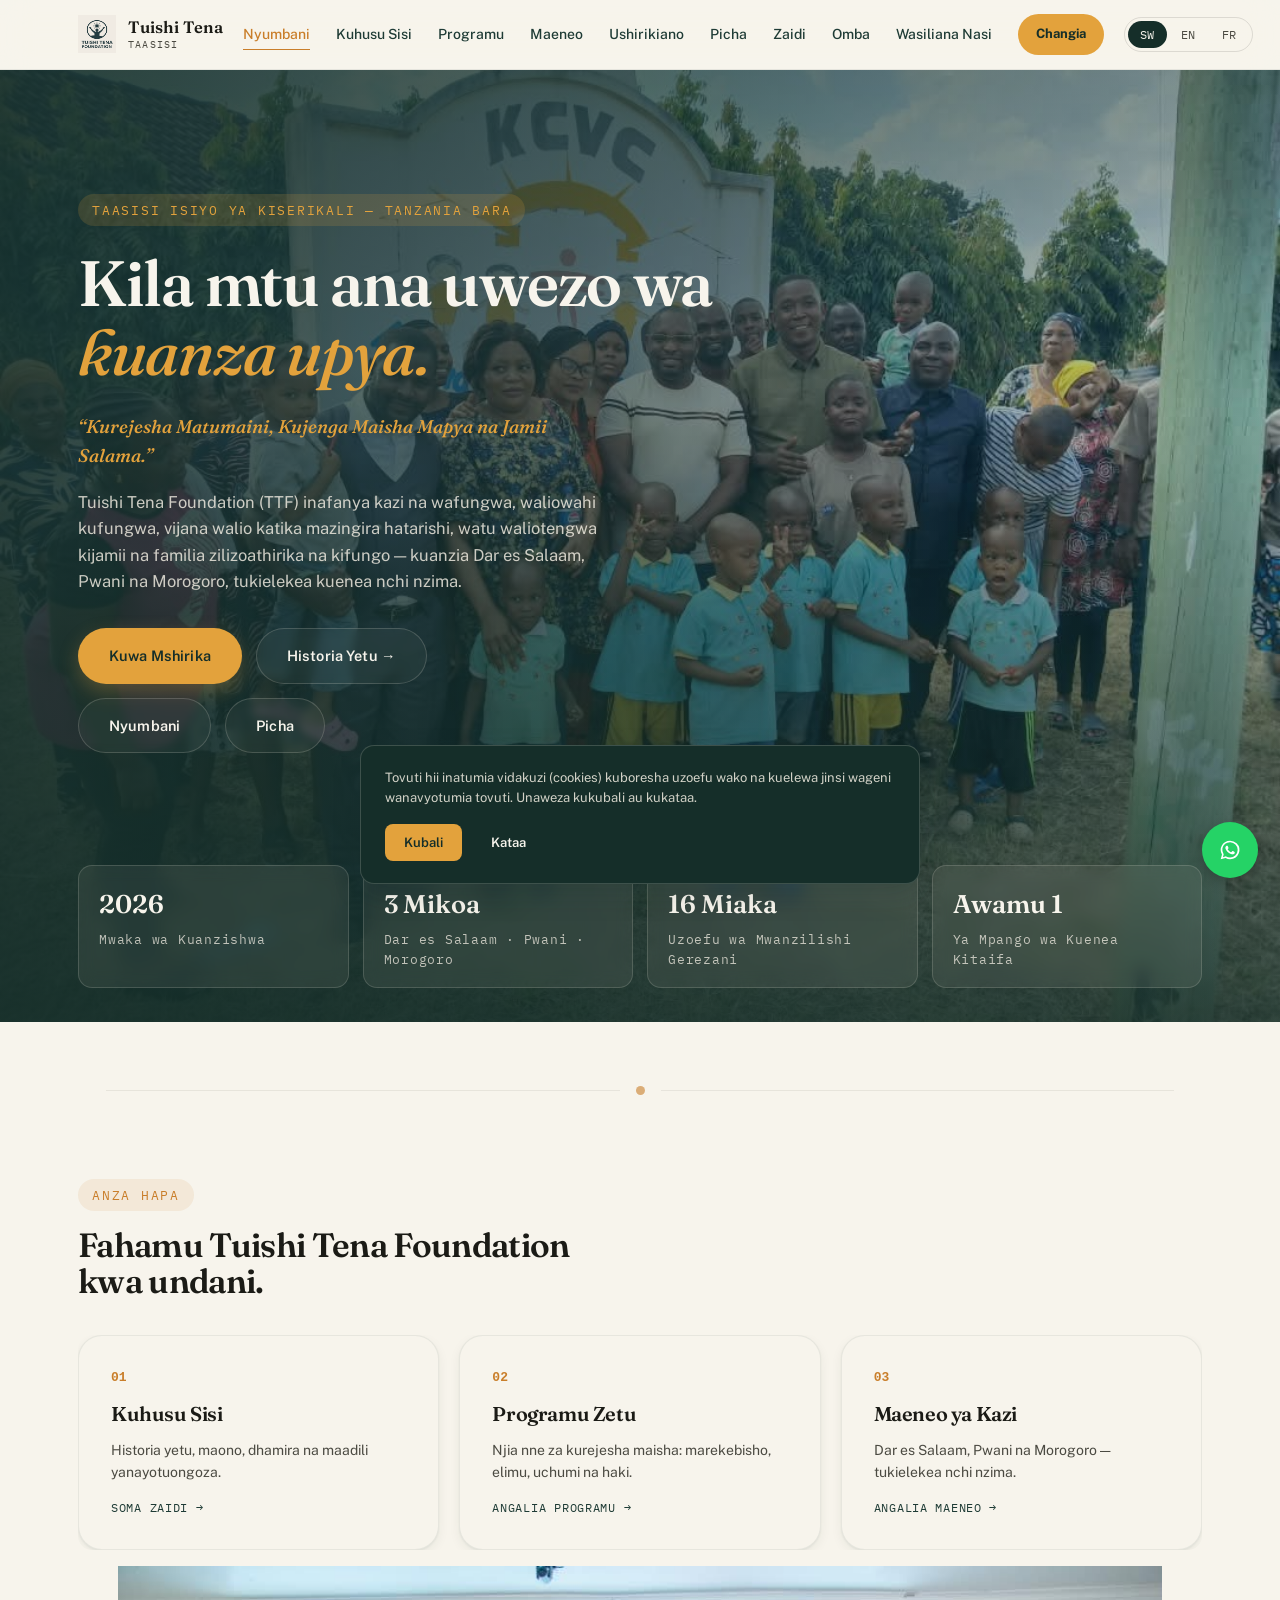
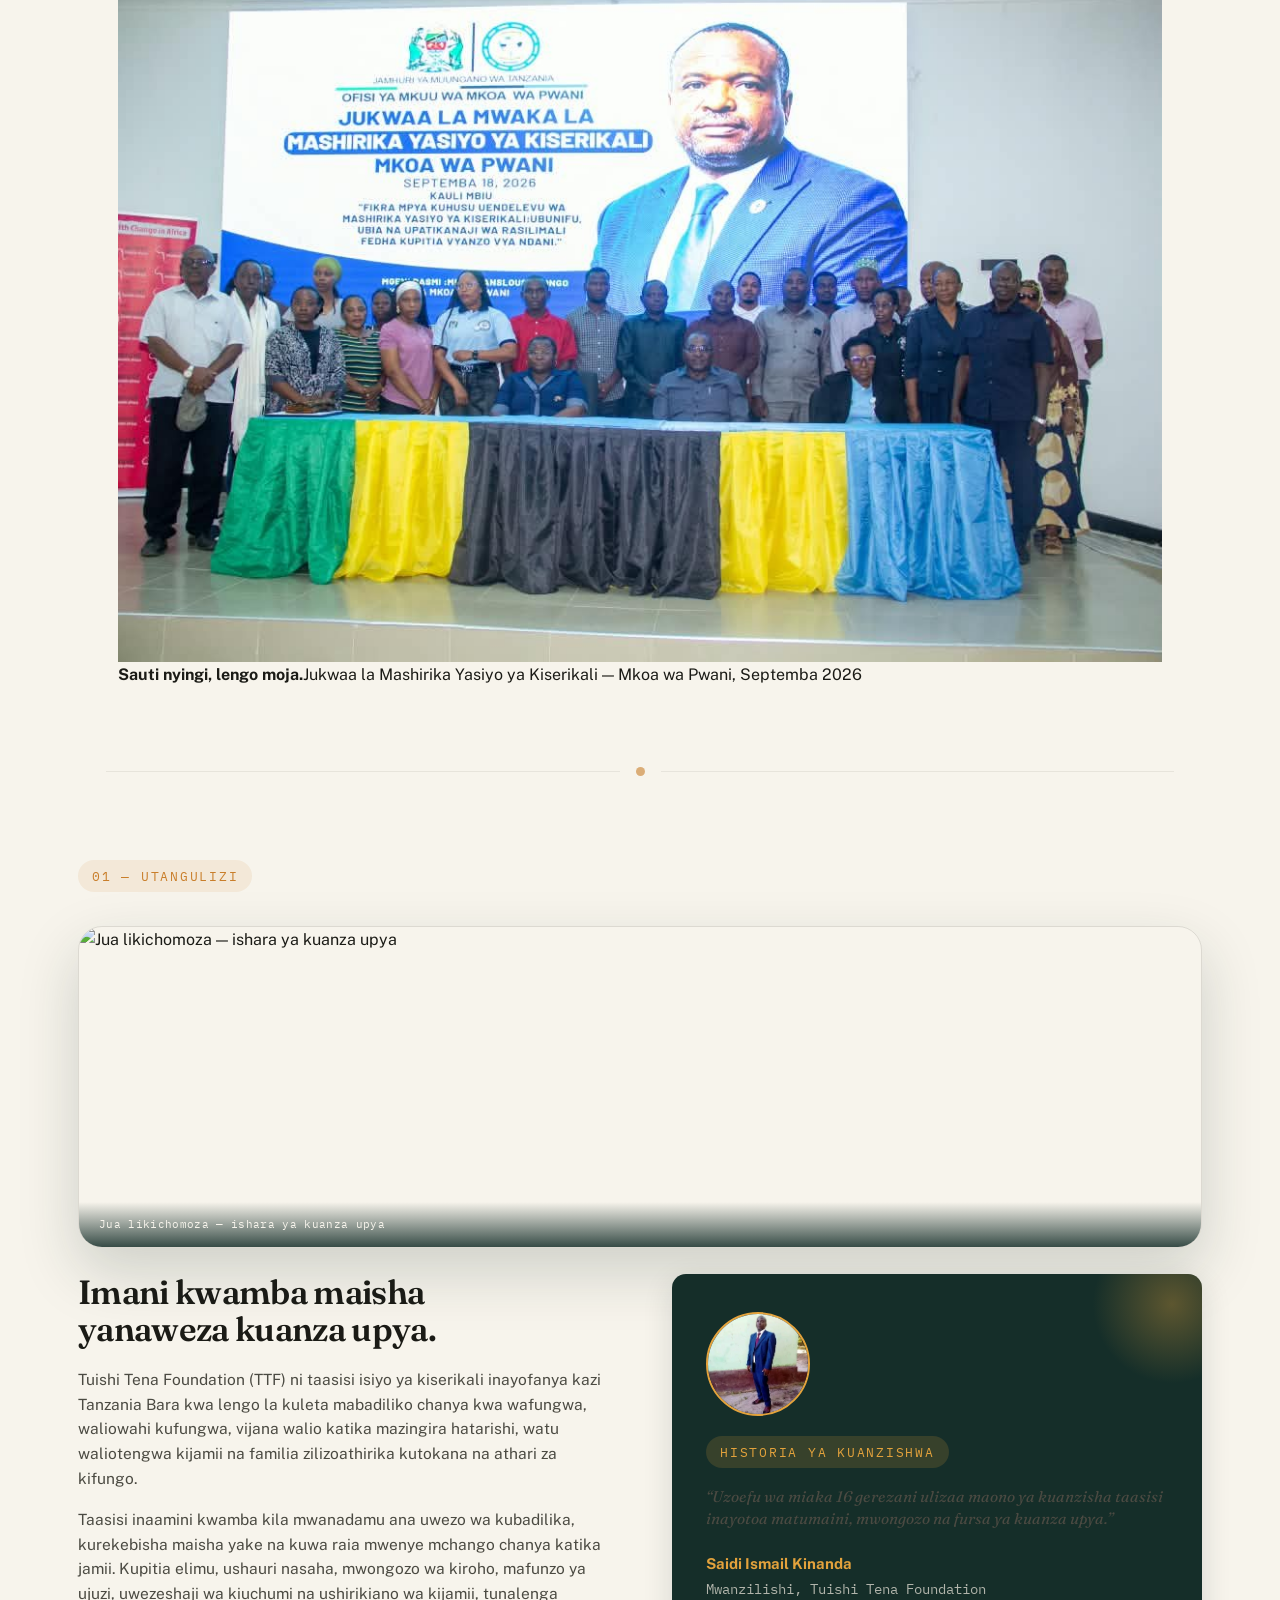
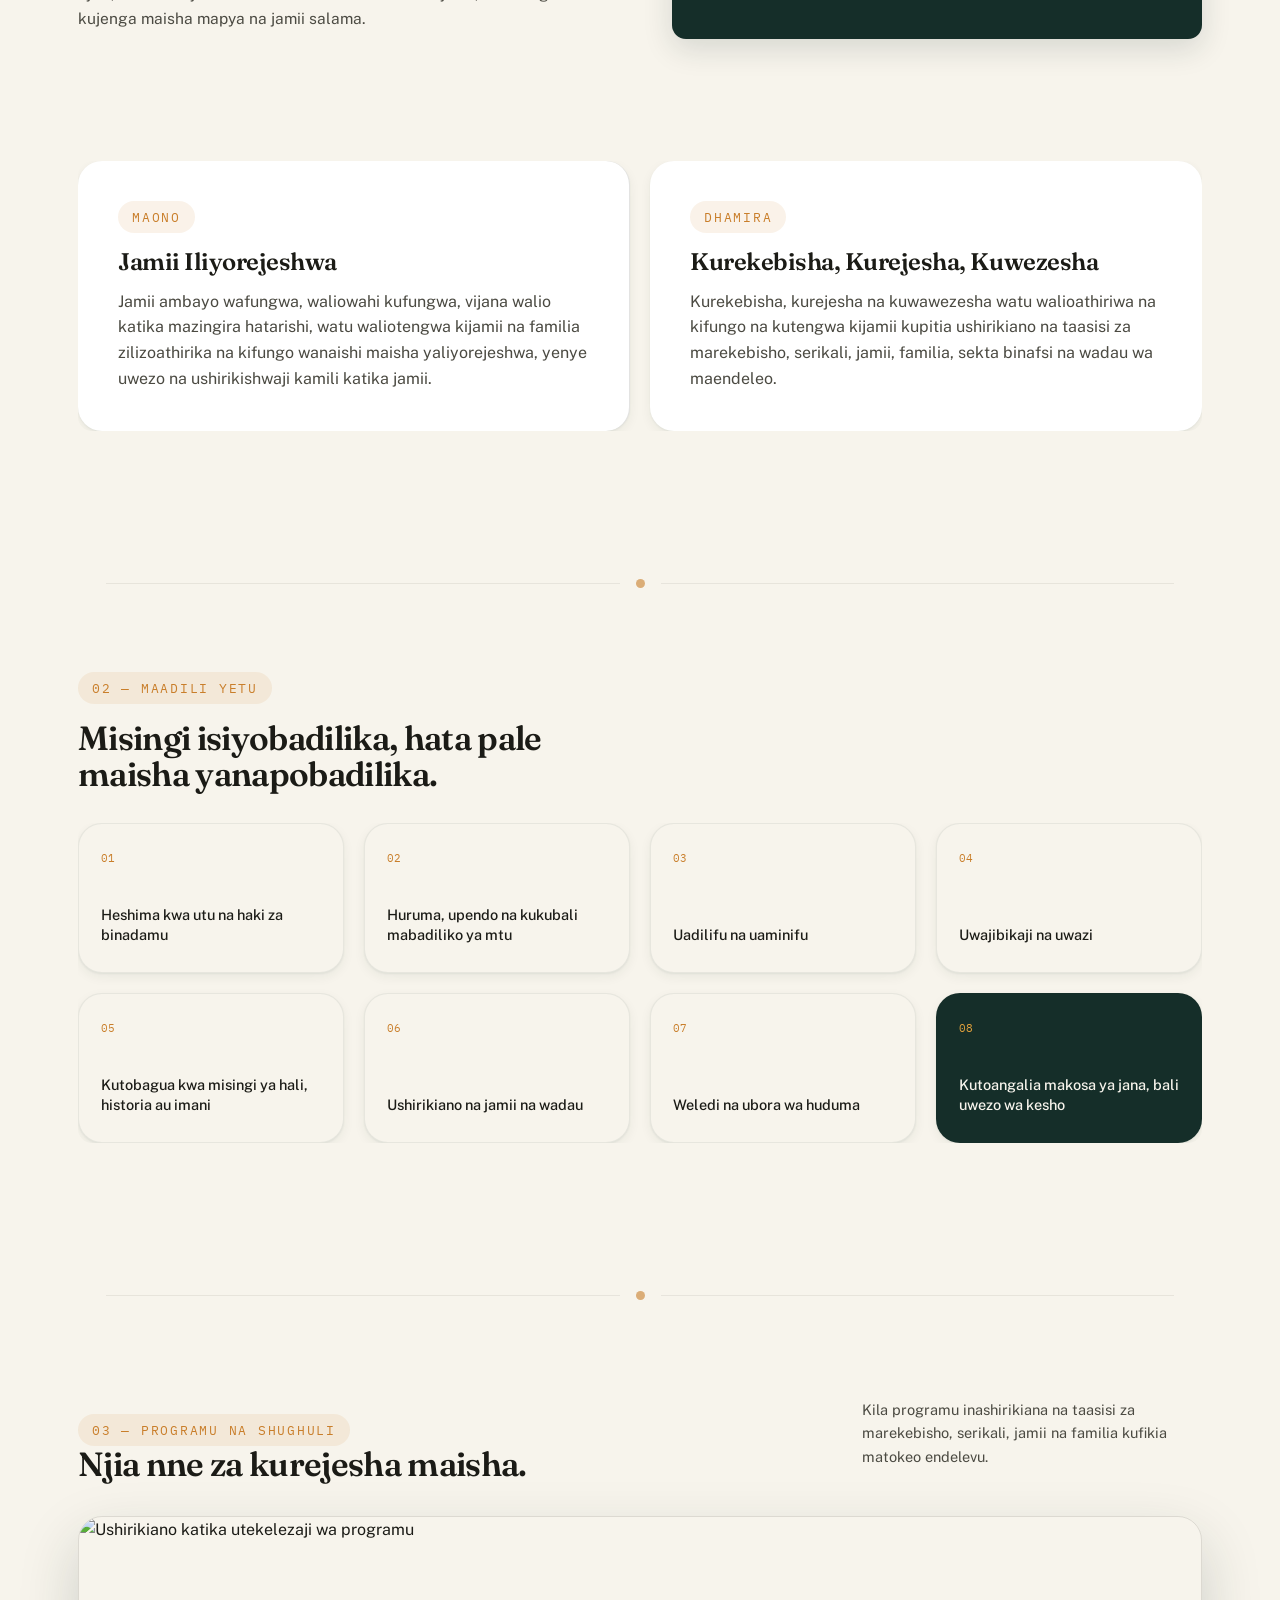
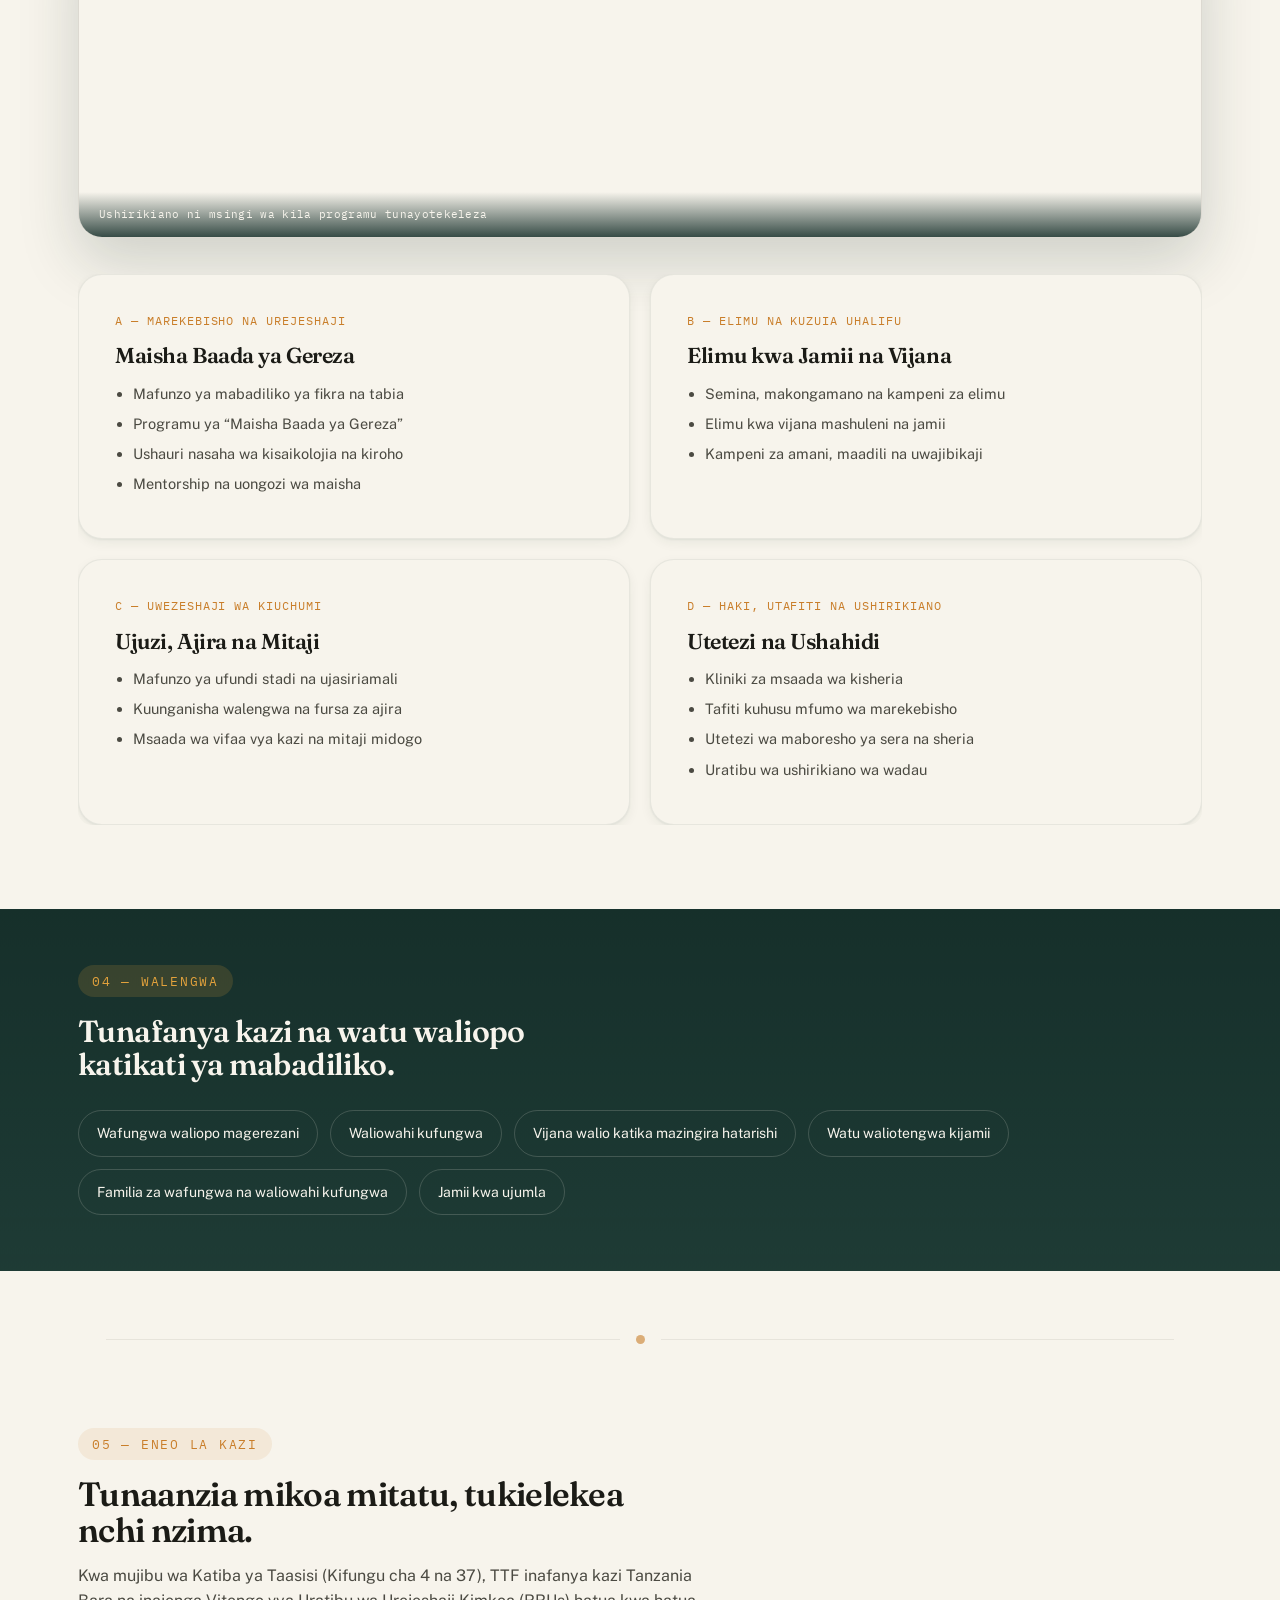
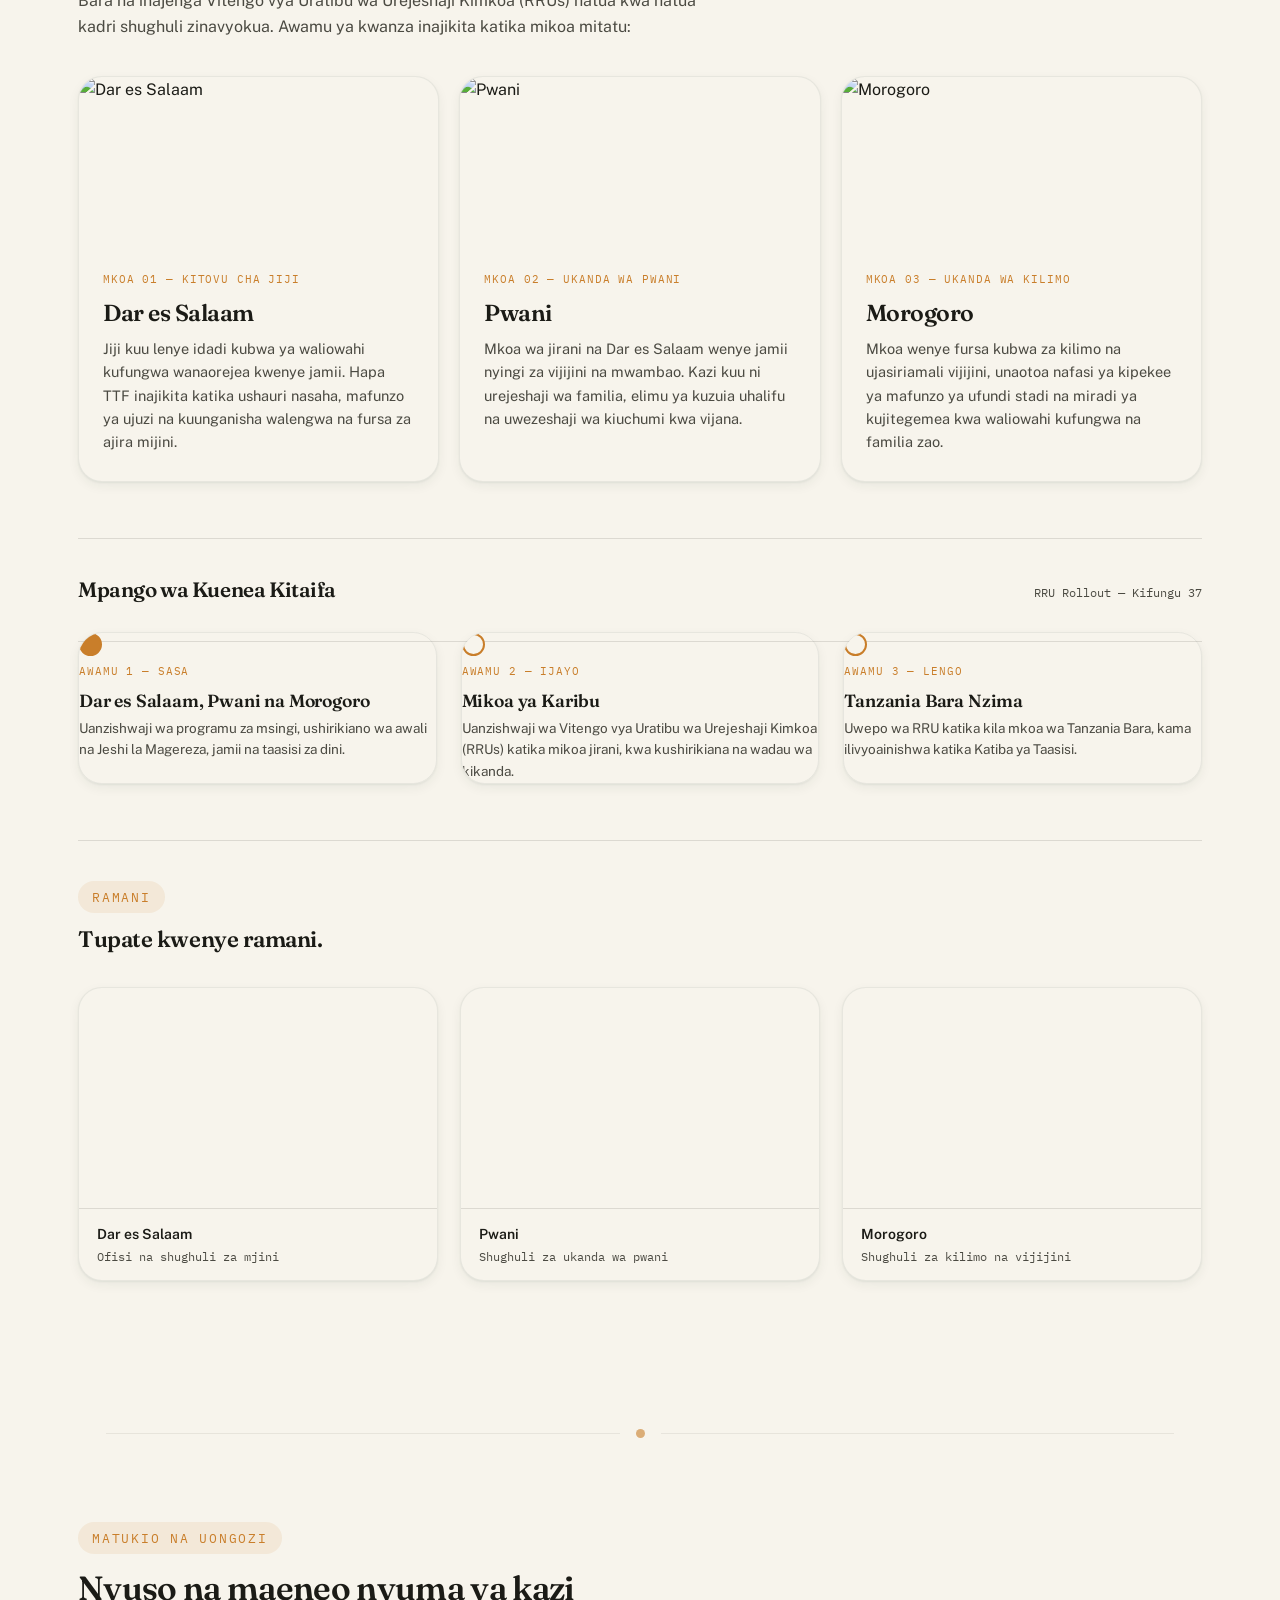
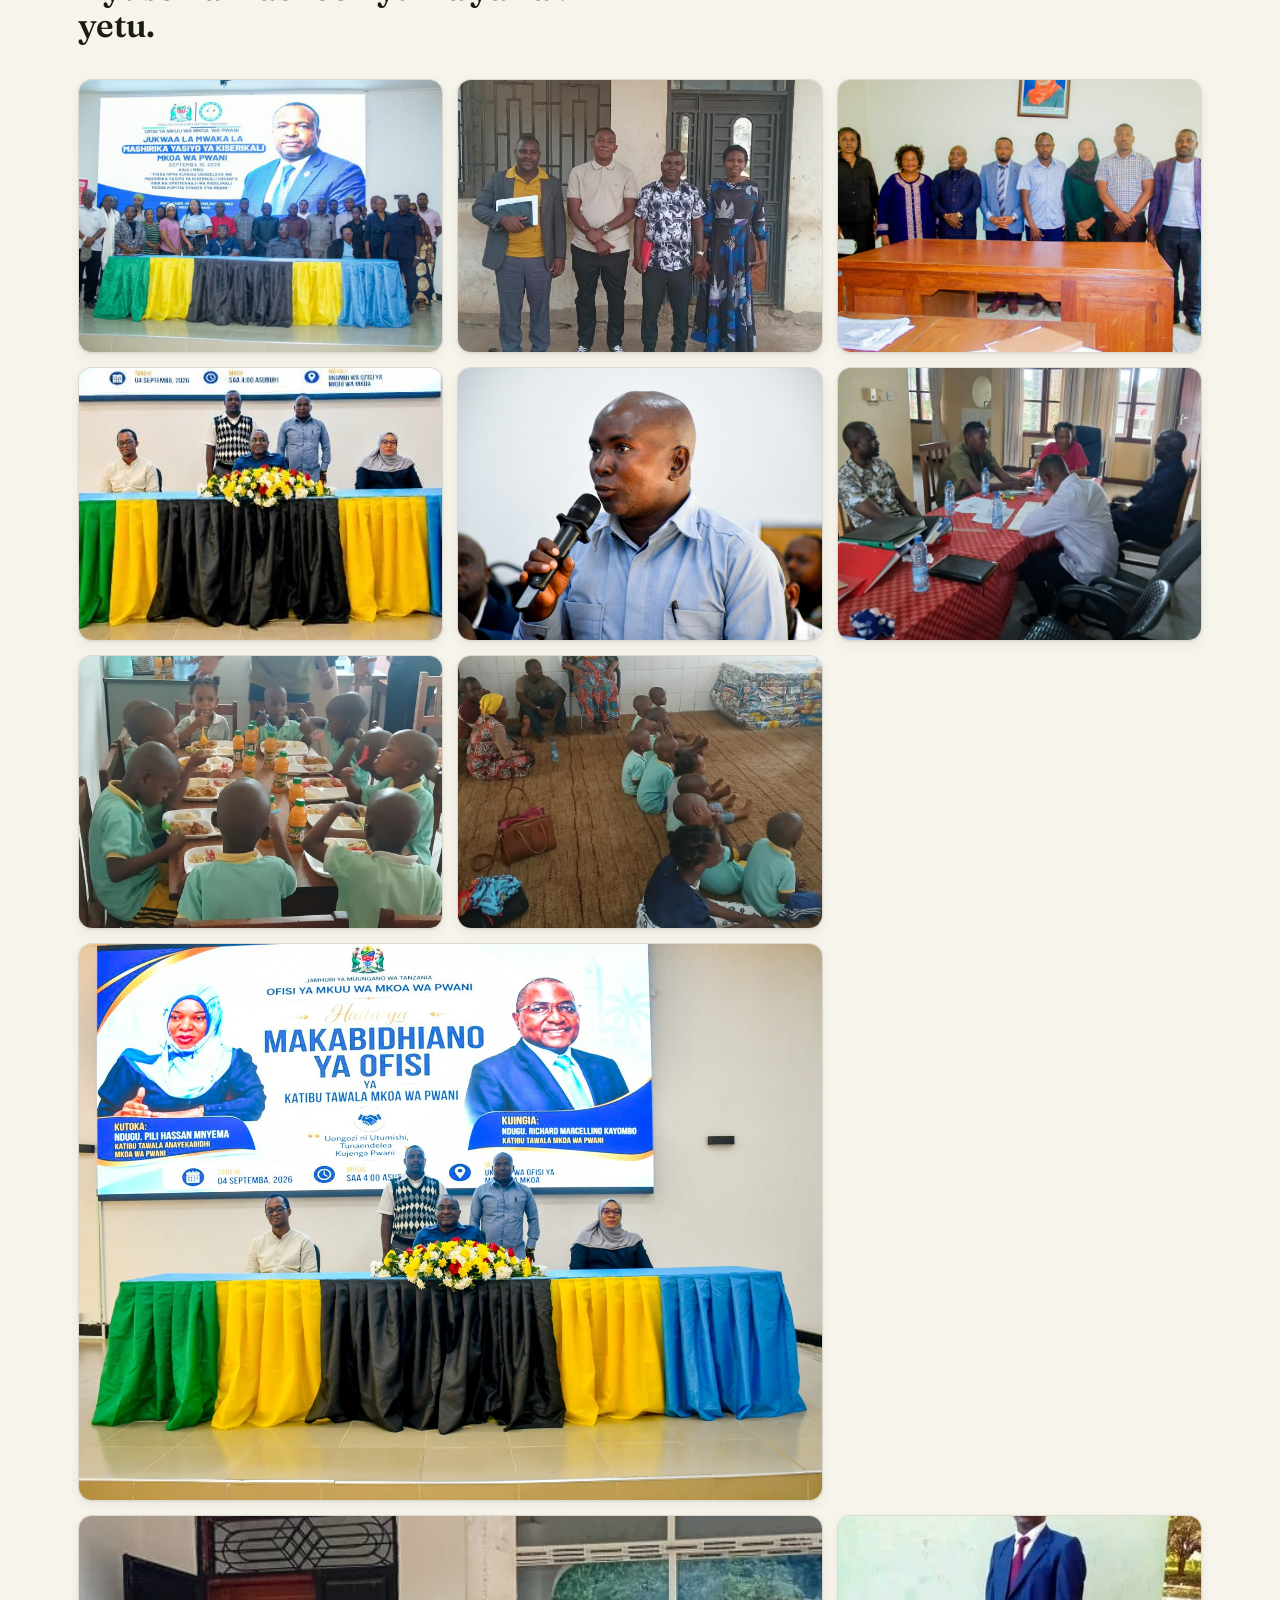
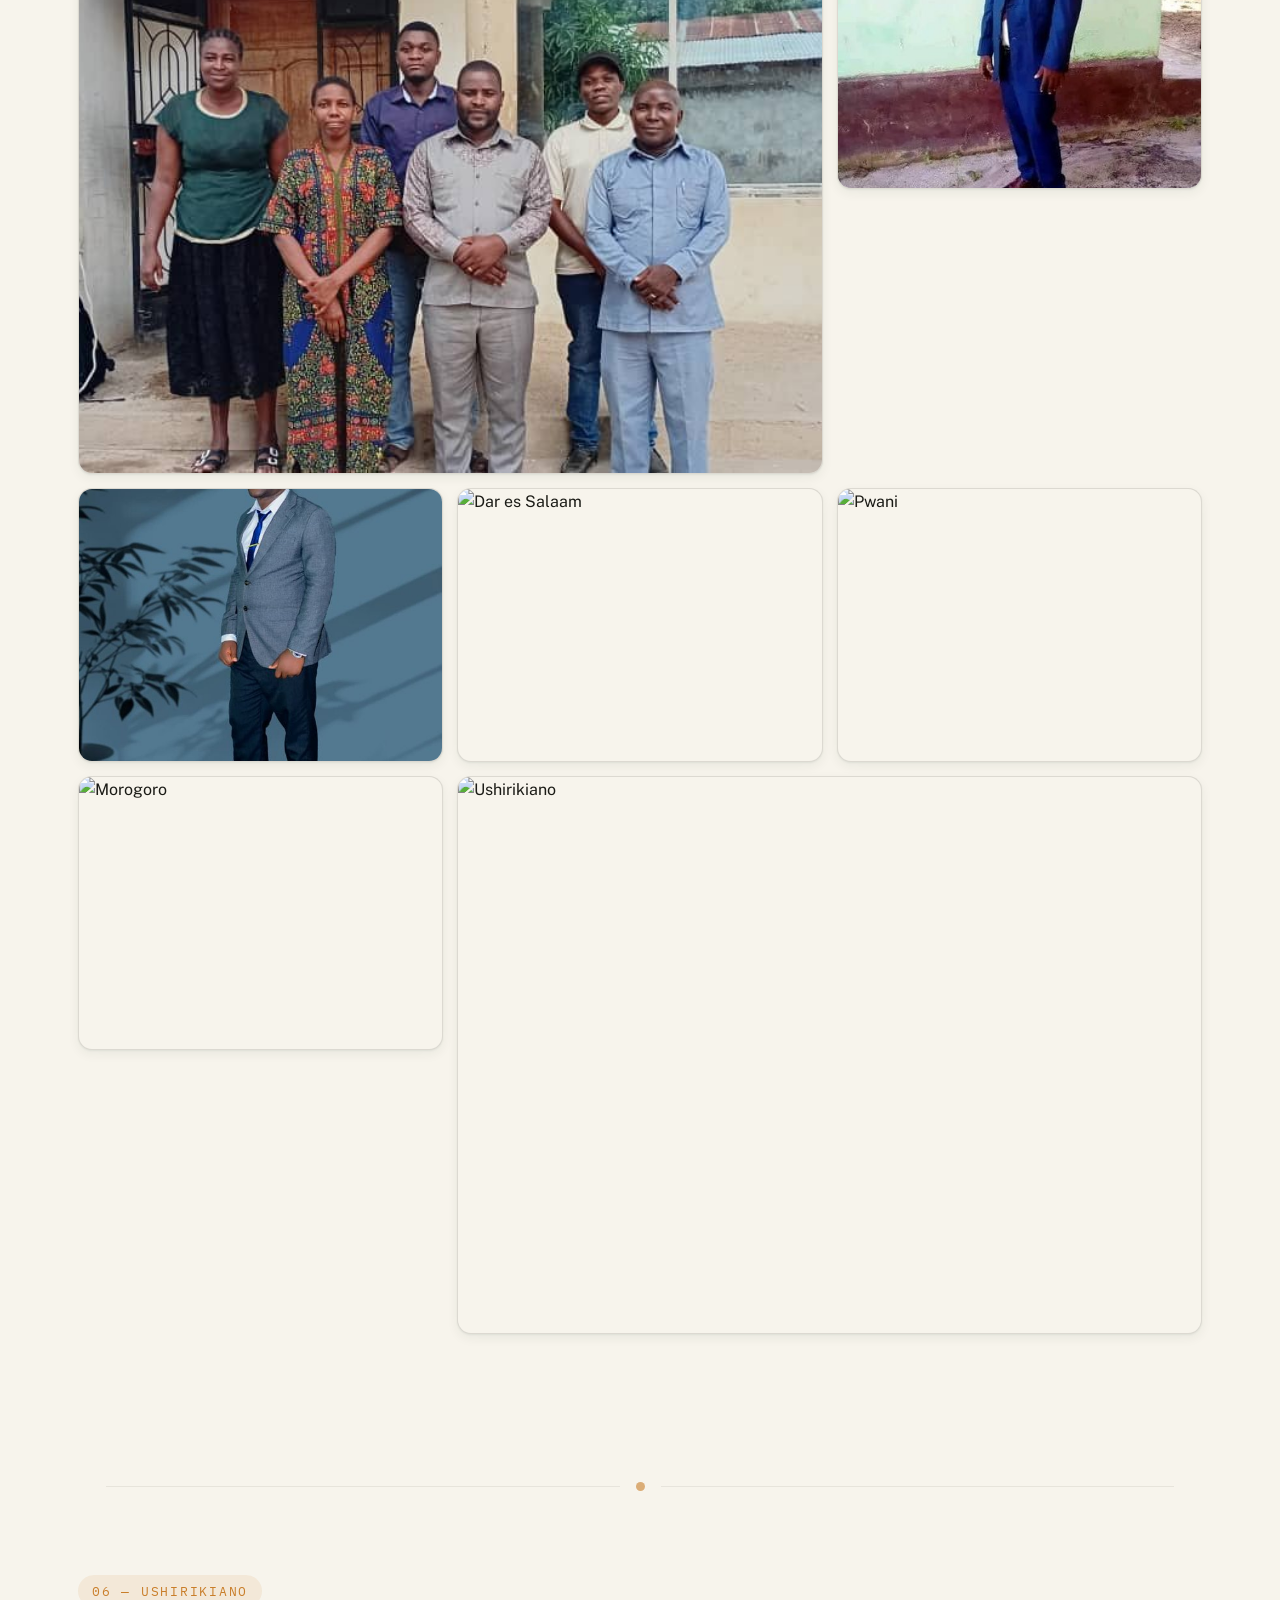
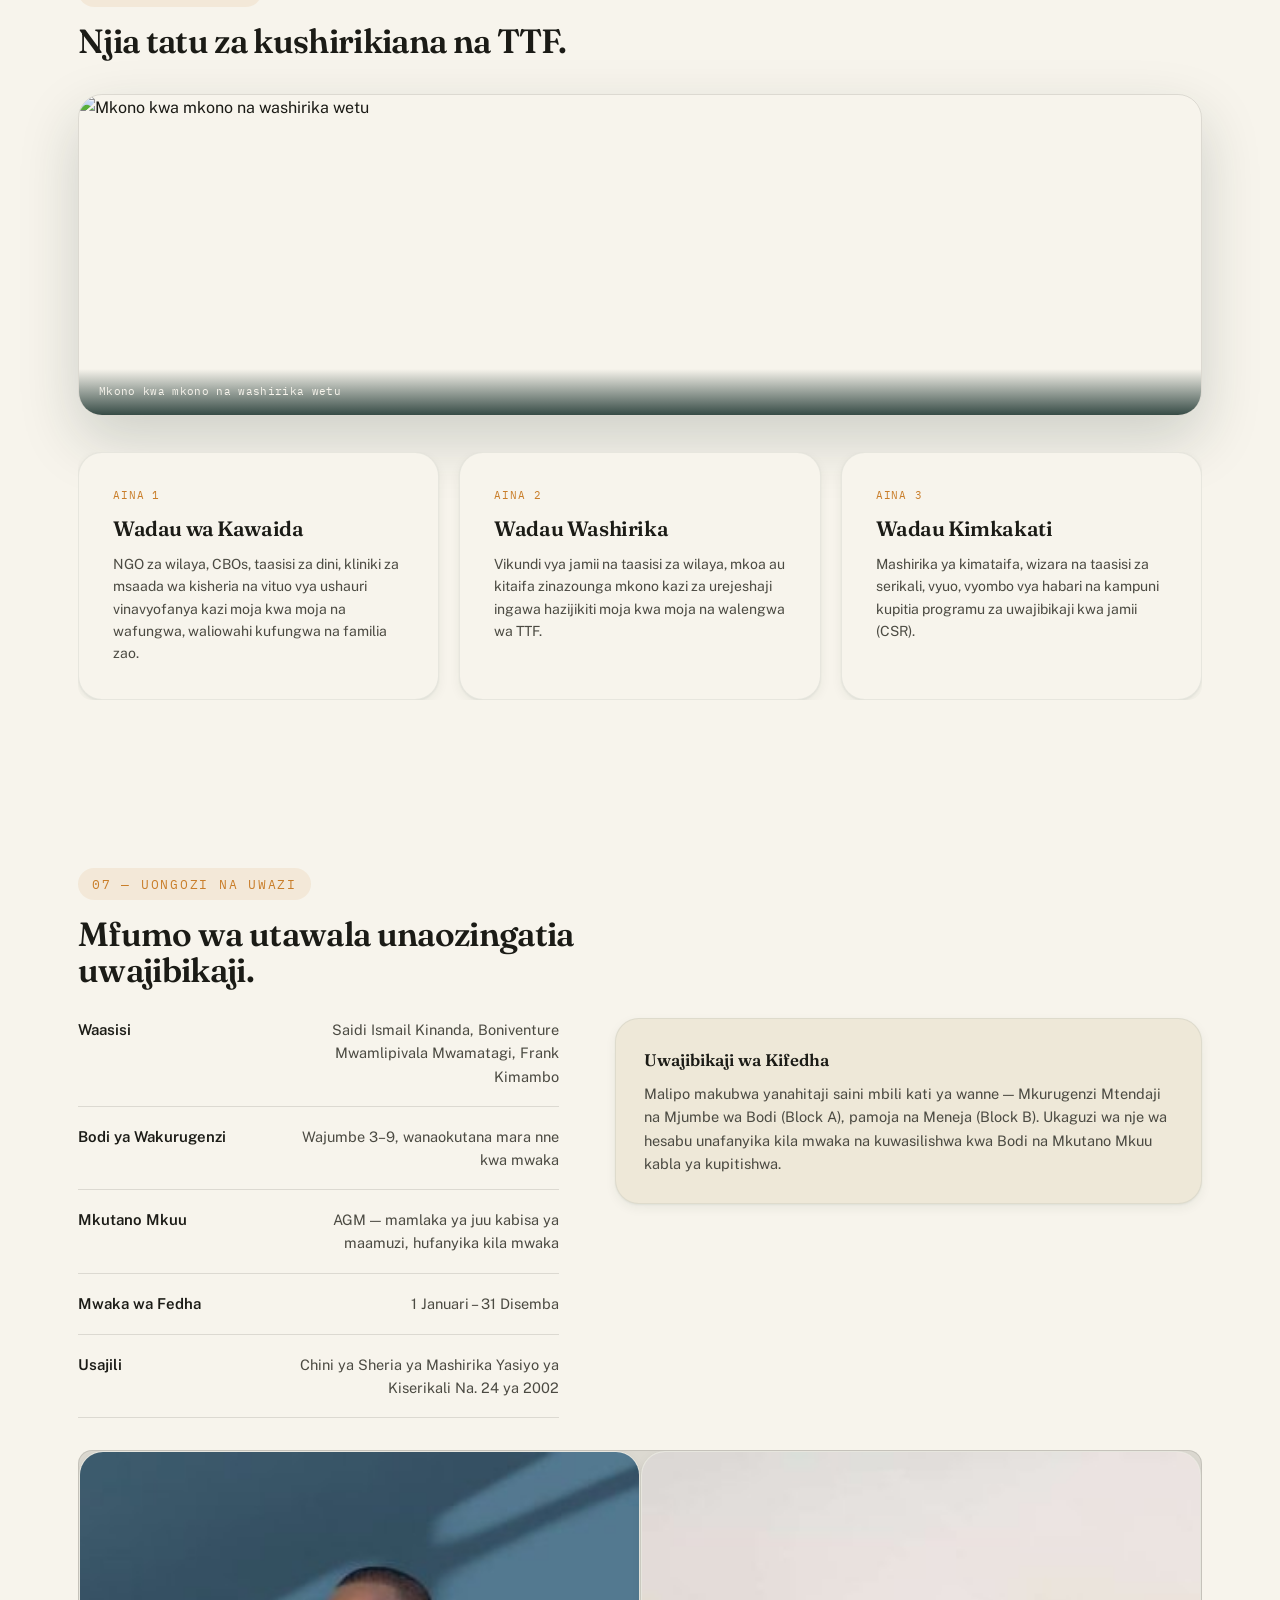
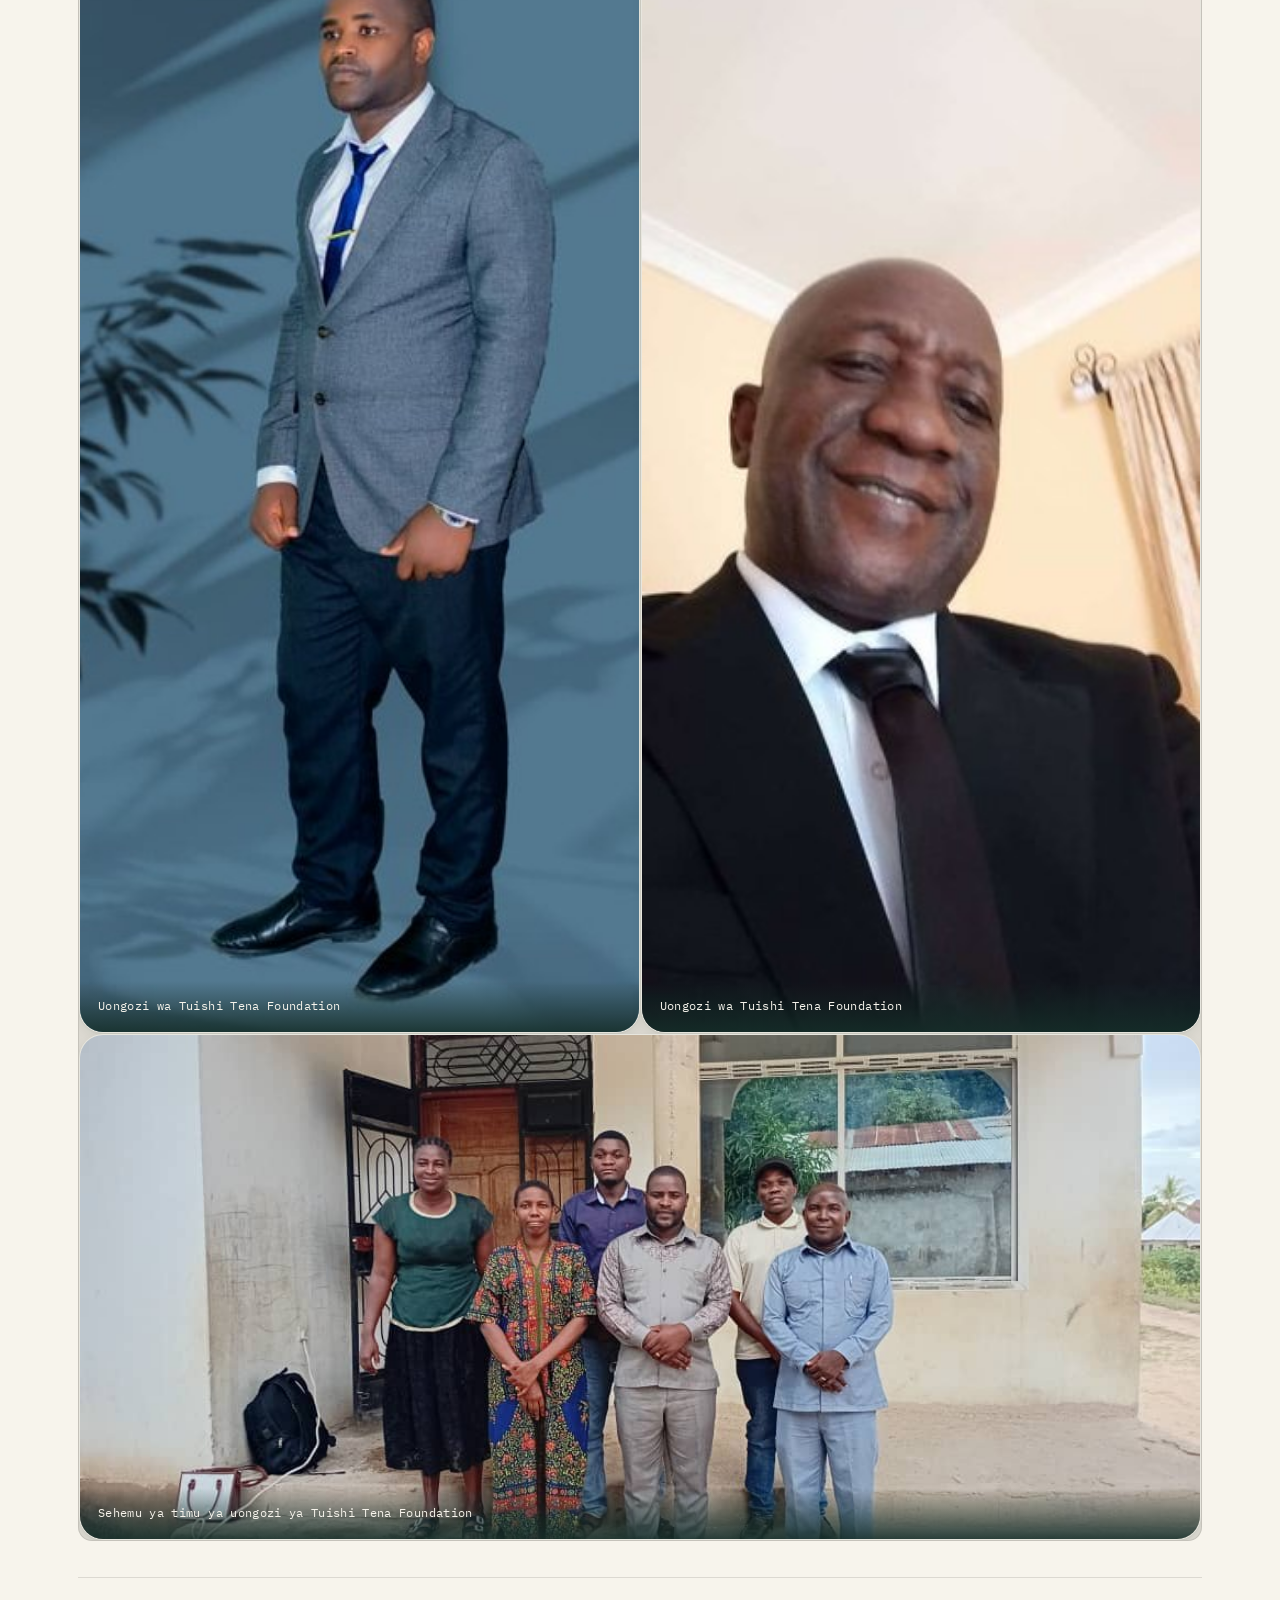
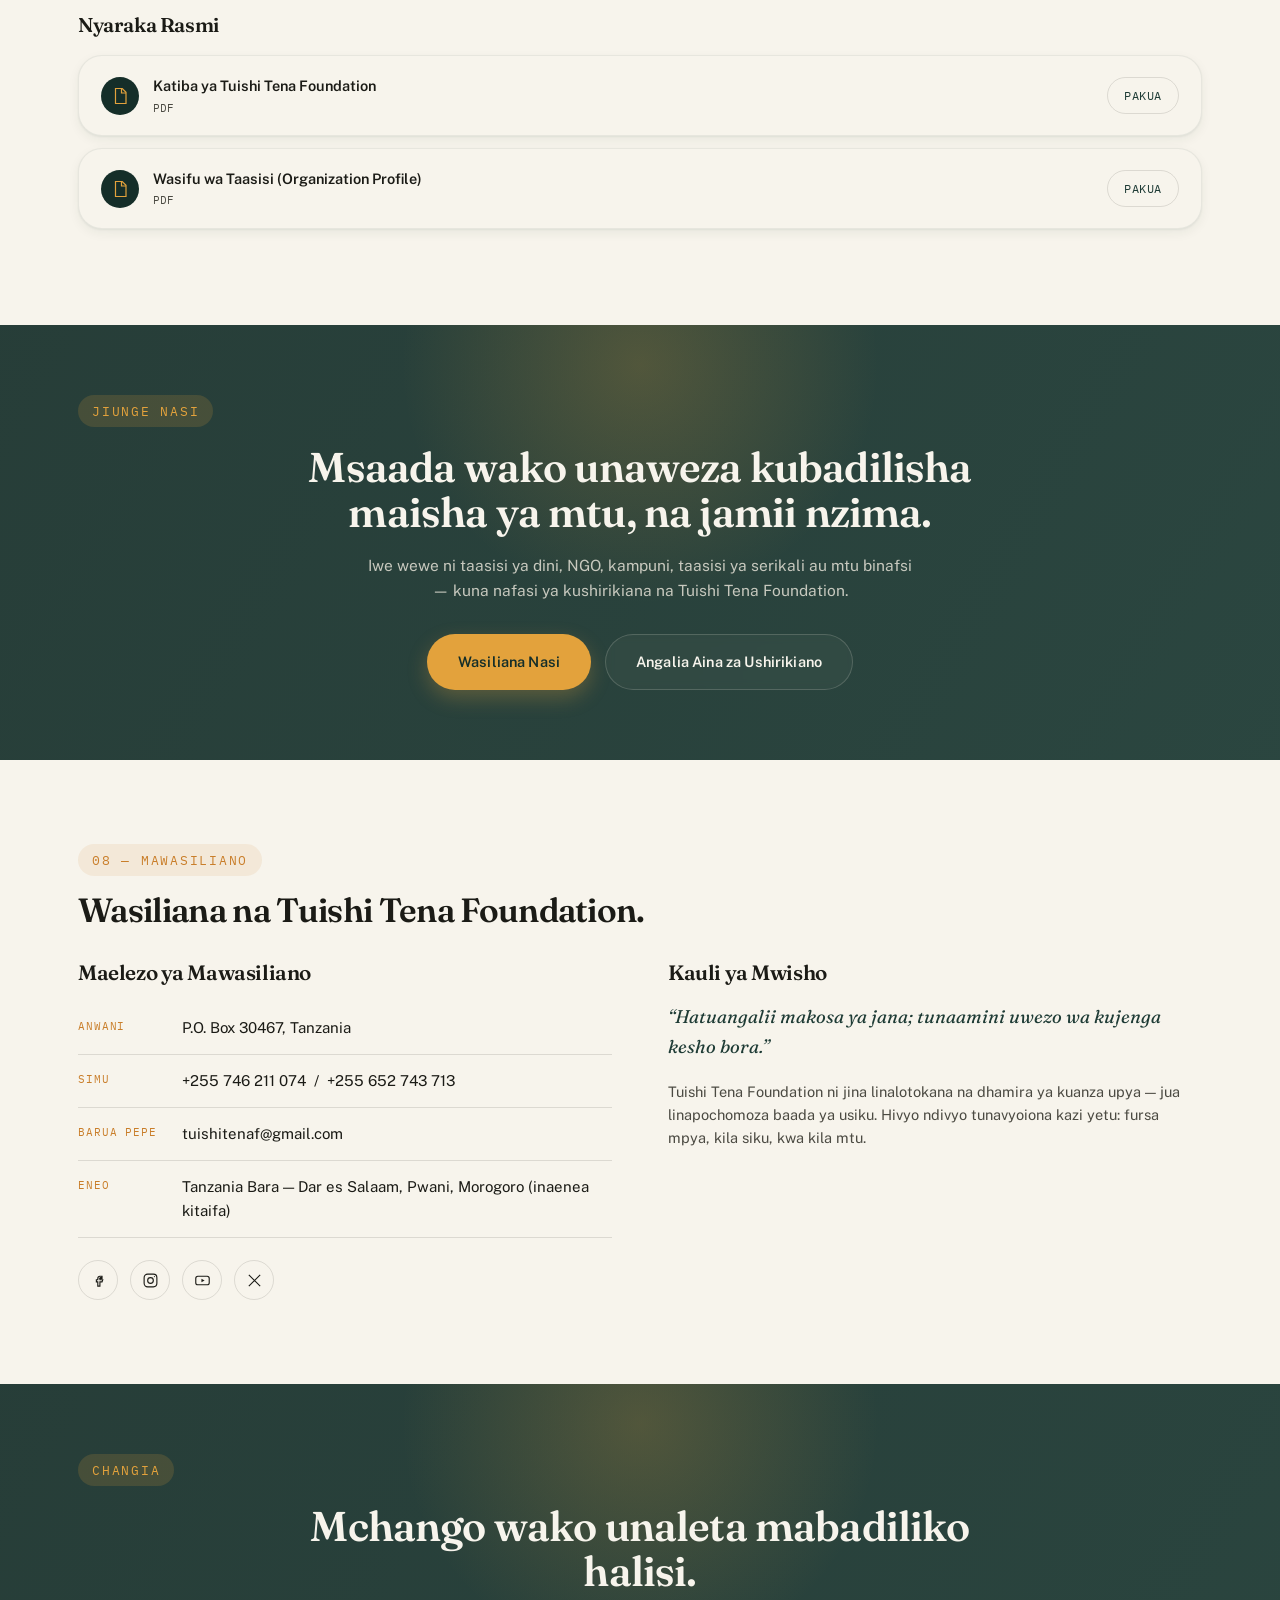
==== commit 602b8fe3: "update" ====
--- a/index.html
+++ b/index.html
@@ -57,6 +57,7 @@
   "knowsLanguage": ["sw", "en", "fr"]
 }
 </script>
+<link rel="stylesheet" href="assets/modern.css">
 </head>
 <body>
 <a href="#main" class="skip-link" data-i18n="skip_link">Nenda kwenye maudhui makuu</a>
@@ -68,16 +69,17 @@
       <div class="brand-text">Tuishi Tena<span data-i18n="brand_sub">Taasisi</span></div>
     </a>
     <nav class="links">
+      <a href="index.html" class="current" data-i18n="nav_home">Nyumbani</a>
       <a href="about.html" data-i18n="nav_about">Kuhusu Sisi</a>
       <a href="programs.html" data-i18n="nav_programs">Programu</a>
       <a href="regions.html" data-i18n="nav_regions">Maeneo</a>
       <a href="partners.html" data-i18n="nav_partners">Ushirikiano</a>
+      <a href="gallery.html" data-i18n="nav_gallery">Picha</a>
       <div class="nav-dropdown" id="navMore">
         <button class="nav-dropdown-toggle" type="button" aria-expanded="false" data-i18n="nav_more">Zaidi <svg viewBox="0 0 12 8"><path d="M1 1l5 5 5-5"/></svg></button>
         <div class="nav-dropdown-menu">
           <a href="governance.html" data-i18n="nav_governance">Uongozi</a>
           <a href="news.html" data-i18n="nav_news">Habari</a>
-          <a href="gallery.html" data-i18n="nav_gallery">Picha</a>
           <a href="careers.html" data-i18n="nav_careers">Kazi</a>
         </div>
       </div>
@@ -118,8 +120,9 @@
 <main id="main">
 
 <section class="hero" id="top">
+  <div class="hero-bg" aria-hidden="true"></div>
   <div class="hero-inner">
-    <div>
+    <div class="hero-copy">
       <div class="eyebrow on-dark" data-i18n="hero_eyebrow">Taasisi Isiyo ya Kiserikali &mdash; Tanzania Bara</div>
       <h1 data-i18n="hero_h1">Kila mtu ana uwezo wa <em>kuanza upya.</em></h1>
       <div class="hero-sw" data-i18n="hero_tagline">&ldquo;Kurejesha Matumaini, Kujenga Maisha Mapya na Jamii Salama.&rdquo;</div>
@@ -128,21 +131,10 @@
         <a href="#partners" class="btn btn-solid" data-i18n="hero_cta1">Kuwa Mshirika</a>
         <a href="#about" class="btn btn-ghost" data-i18n="hero_cta2">Historia Yetu &rarr;</a>
       </div>
-    </div>
-    <div class="sunrise-wrap" aria-hidden="true">
-      <svg viewBox="0 0 300 340" preserveAspectRatio="xMaxYMax meet">
-        <line x1="0" y1="300" x2="300" y2="300" stroke="rgba(243,238,227,0.25)" stroke-width="1"/>
-        <g class="sun-disc">
-          <circle cx="185" cy="215" r="46" fill="#E3A23C"/>
-        </g>
-        <g stroke="#E3A23C" stroke-width="3" stroke-linecap="round">
-          <line class="ray" x1="185" y1="130" x2="185" y2="150"/>
-          <line class="ray" x1="240" y1="150" x2="226" y2="164"/>
-          <line class="ray" x1="262" y1="205" x2="240" y2="210"/>
-          <line class="ray" x1="130" y1="150" x2="144" y2="164"/>
-          <line class="ray" x1="108" y1="205" x2="130" y2="210"/>
-        </g>
-      </svg>
+      <div class="hero-ctas hero-ctas-nav">
+        <a href="index.html" class="btn btn-ghost" data-i18n="nav_home">Nyumbani</a>
+        <a href="gallery.html" class="btn btn-ghost" data-i18n="nav_gallery">Picha</a>
+      </div>
     </div>
   </div>
   <div class="hero-stats">
@@ -152,6 +144,7 @@
       <div class="stat"><b data-i18n="stat3_value">16 Miaka</b><span data-i18n="stat3_label">Uzoefu wa Mwanzilishi Gerezani</span></div>
       <div class="stat"><b data-i18n="stat4_value">Awamu 1</b><span data-i18n="stat4_label">Ya Mpango wa Kuenea Kitaifa</span></div>
     </div>
+  </div>
   </div>
 </section>
 
@@ -182,6 +175,7 @@
       </a>
     </div>
   </div>
+<div class="wrap"><figure class="ph-solo land reveal"><img src="assets/images/forum.jpg" alt="NGO Forum — Pwani Region, September 2026" loading="lazy" style="object-position:center 40%"><figcaption><b data-i18n="tag_forum">Sauti nyingi, lengo moja.</b><span data-i18n="cap_forum">Jukwaa la Mashirika Yasiyo ya Kiserikali — Mkoa wa Pwani, Septemba 2026</span></figcaption></figure></div>
 </section>
 
 <div class="wrap"><div class="horizon-divider"><div class="line"></div><div class="sun-dot"></div><div class="line"></div></div></div>
@@ -392,6 +386,57 @@
 
 <div class="wrap"><div class="horizon-divider"><div class="line"></div><div class="sun-dot"></div><div class="line"></div></div></div>
 
+<section id="gallery">
+  <div class="wrap">
+    <div class="eyebrow" data-i18n="gallery_eyebrow">Matukio na Uongozi</div>
+    <h2 style="font-size:2.1rem; margin-top:16px; max-width:560px;" data-i18n="gallery_h2">Nyuso na maeneo nyuma ya kazi yetu.</h2>
+    <div class="gallery-grid">
+      <div class="gallery-item" data-full="assets/images/forum.jpg"><img src="assets/images/forum.jpg" alt="NGO Forum — Pwani Region, September 2026" loading="lazy"><div class="gcap"><b data-i18n="tag_forum">Sauti nyingi, lengo moja.</b><span data-i18n="cap_forum">Jukwaa la Mashirika Yasiyo ya Kiserikali — Mkoa wa Pwani, Septemba 2026</span></div></div>
+      <div class="gallery-item" data-full="assets/images/field.jpg"><img src="assets/images/field.jpg" alt="Our team with partners" loading="lazy"><div class="gcap"><b data-i18n="tag_field">Tunafika pale tunapohitajika.</b><span data-i18n="cap_field">Timu yetu na wadau</span></div></div>
+      <div class="gallery-item" data-full="assets/images/group.jpg"><img src="assets/images/group.jpg" alt="Our team with office leaders" loading="lazy"><div class="gcap"><b data-i18n="tag_group">Pamoja tunajenga jamii salama.</b><span data-i18n="cap_group">Timu yetu pamoja na viongozi wa ofisi</span></div></div>
+      <div class="gallery-item" data-full="assets/images/handover2.jpg"><img src="assets/images/handover2.jpg" alt="Office handover ceremony — 4 September 2026" loading="lazy"><div class="gcap"><b data-i18n="tag_handover2">Ushirikiano huanza na uongozi.</b><span data-i18n="cap_handover2">Hafla ya Makabidhiano ya Ofisi — 4 Septemba 2026</span></div></div>
+            <div class="gallery-item" data-full="assets/images/speaker.jpg"><img src="assets/images/speaker.jpg" alt="Community voices heard at a stakeholder forum" loading="lazy"><div class="gcap"><b data-i18n="tag_speaker">Kila sauti ina thamani.</b><span data-i18n="cap_speaker">Sauti za jamii zikisikika kwenye mkutano wa wadau</span></div></div>
+      <div class="gallery-item" data-full="assets/images/meeting.jpg"><img src="assets/images/meeting.jpg" alt="Planning and reviewing our programmes" loading="lazy"><div class="gcap"><b data-i18n="tag_meeting">Mipango mizuri huzaa matokeo.</b><span data-i18n="cap_meeting">Kikao cha kupanga na kutathmini programu zetu</span></div></div>
+      <div class="gallery-item" data-full="assets/images/meals.jpg"><img src="assets/images/meals.jpg" alt="Children sharing a meal and learning together" loading="lazy"><div class="gcap"><b data-i18n="tag_meals">Kila mtoto anastahili mwanzo mzuri.</b><span data-i18n="cap_meals">Watoto wakipata mlo na kujifunza pamoja</span></div></div>
+      <div class="gallery-item" data-full="assets/images/circle.jpg"><img src="assets/images/circle.jpg" alt="Children and caregivers gathered with care" loading="lazy"><div class="gcap"><b data-i18n="tag_circle">Upendo huanza na kujumuika.</b><span data-i18n="cap_circle">Watoto na walezi wakijumuika kwa upendo</span></div></div>
+            <div class="gallery-item wide" data-full="assets/images/handover.jpg">
+        <img src="assets/images/handover.jpg" alt="Hafla ya makabidhiano ya ofisi ya Katibu Tawala Mkoa wa Pwani" loading="lazy">
+        <div class="gcap">Hafla ya Makabidhiano &mdash; Pwani, 4 Septemba 2026</div>
+      </div>
+      <div class="gallery-item wide" data-full="assets/images/team.jpg">
+        <img src="assets/images/team.jpg" alt="Timu ya Uongozi ya Tuishi Tena Foundation" loading="lazy">
+        <div class="gcap" data-i18n="gallery_cap_team">Timu ya Uongozi</div>
+      </div>
+      <div class="gallery-item" data-full="assets/images/founder.jpg">
+        <img src="assets/images/founder.jpg" alt="Saidi Ismail Kinanda" loading="lazy">
+        <div class="gcap">Saidi Ismail Kinanda</div>
+      </div>
+      <div class="gallery-item" data-full="assets/images/leader2.jpg">
+        <img src="assets/images/leader2.jpg" alt="Kiongozi wa Tuishi Tena Foundation" loading="lazy">
+        <div class="gcap" data-i18n="gallery_cap_leader">Uongozi wa TTF</div>
+      </div>
+      <div class="gallery-item" data-full="https://images.unsplash.com/photo-1568625502763-2a5ec6a94c47?auto=format&fit=crop&w=1400&q=80">
+        <img src="https://images.unsplash.com/photo-1568625502763-2a5ec6a94c47?auto=format&fit=crop&w=700&q=80" alt="Dar es Salaam" loading="lazy">
+        <div class="gcap">Dar es Salaam</div>
+      </div>
+      <div class="gallery-item" data-full="https://images.unsplash.com/photo-1502452302126-a987e1f3fea4?auto=format&fit=crop&w=1400&q=80">
+        <img src="https://images.unsplash.com/photo-1502452302126-a987e1f3fea4?auto=format&fit=crop&w=700&q=80" alt="Pwani" loading="lazy">
+        <div class="gcap">Pwani</div>
+      </div>
+      <div class="gallery-item" data-full="https://images.unsplash.com/photo-1613864309738-9102a9e22883?auto=format&fit=crop&w=1400&q=80">
+        <img src="https://images.unsplash.com/photo-1613864309738-9102a9e22883?auto=format&fit=crop&w=700&q=80" alt="Morogoro" loading="lazy">
+        <div class="gcap">Morogoro</div>
+      </div>
+      <div class="gallery-item wide" data-full="https://images.unsplash.com/photo-1521791136064-7986c2920216?auto=format&fit=crop&w=1600&q=80">
+        <img src="https://images.unsplash.com/photo-1521791136064-7986c2920216?auto=format&fit=crop&w=900&q=80" alt="Ushirikiano" loading="lazy">
+        <div class="gcap" data-i18n="gallery_cap_partnership">Ushirikiano na Wadau</div>
+      </div>
+    </div>
+  </div>
+</section>
+
+<div class="wrap"><div class="horizon-divider"><div class="line"></div><div class="sun-dot"></div><div class="line"></div></div></div>
+
 <section id="partners">
   <div class="wrap">
     <div class="eyebrow" data-i18n="eyebrow_06">06 &mdash; Ushirikiano</div>
@@ -550,6 +595,11 @@
 
 </main>
 
+<div class="lightbox" id="lightbox">
+  <button class="lightbox-close" id="lightboxClose" aria-label="Funga"><svg viewBox="0 0 24 24" stroke-width="2"><path d="M4 4l16 16M20 4L4 20"/></svg></button>
+  <img id="lightboxImg" src="" alt="">
+</div>
+
 <div class="newsletter-bar">
   <div class="wrap newsletter-inner">
     <div class="nl-text">
@@ -633,5 +683,6 @@
 </a>
 
 <script src="assets/i18n.js"></script>
+<script src="assets/ui.js" defer></script>
 </body>
 </html>
--- a/assets/style.css
+++ b/assets/style.css
@@ -151,7 +151,8 @@
 .lang-btn.active{background:var(--night); color:var(--bone);}
 .lang-btn:hover:not(.active){color:var(--ink);}
 
-@media (max-width:880px){
+@media (max-width:1240px){nav.links{gap:18px;} nav.links a{font-size:13.5px;}}
+@media (max-width:1120px){
   nav.links{display:none;}
   .burger{display:flex;}
 }
@@ -168,7 +169,7 @@
 /* ---------- HOME HERO ---------- */
 .hero{
   position:relative;
-  background:linear-gradient(180deg, var(--night) 0%, var(--night-2) 62%, var(--dawn-deep) 100%);
+  background:linear-gradient(180deg, var(--night) 0%, var(--night-2) 100%);
   color:var(--bone);
   overflow:hidden;
   padding:100px 0 0;
@@ -176,7 +177,7 @@
 .hero-inner{
   max-width:var(--wrap); margin:0 auto; padding:0 28px;
   position:relative; z-index:2;
-  display:grid; grid-template-columns:1.15fr 0.85fr; gap:40px;
+  display:grid; grid-template-columns:1fr; gap:40px;
   align-items:end;
 }
 .hero h1{
@@ -207,7 +208,10 @@
 .btn-dark{background:var(--night); color:var(--bone);}
 .btn-dark:hover{background:#0F211D;}
 
-/* sunrise svg */
+/* hero photo */
+@keyframes fadeup{from{transform:translateY(24px); opacity:0;} to{transform:translateY(0); opacity:1;}}
+
+/* sunrise svg (legacy) */
 .sunrise-wrap{position:relative; height:340px; z-index:1;}
 .sunrise-wrap svg{position:absolute; bottom:0; right:0; width:100%; height:100%;}
 .sun-disc{animation:rise 2.4s cubic-bezier(.2,.7,.2,1) both;}
@@ -630,7 +634,156 @@
 @media (max-width:880px){
   .hero-inner{grid-template-columns:1fr;}
   .sunrise-wrap{height:200px;}
+  .hero-photo{margin-top:36px;}
   .about-grid, .vm-grid, .gov-grid, .contact-grid{grid-template-columns:1fr;}
   .vm-cell{border-right:none; border-bottom:1px solid var(--line);}
   .vm-cell:last-child{border-bottom:none;}
 }
+
+
+/* =====================================================
+   UI POLISH
+   ===================================================== */
+:root{
+  --radius:8px; --radius-lg:14px;
+  --shadow-sm:0 1px 2px rgba(21,46,41,.06), 0 4px 12px rgba(21,46,41,.06);
+  --shadow-md:0 10px 30px rgba(21,46,41,.14);
+}
+::selection{background:var(--dawn); color:var(--night);}
+:focus-visible{outline:2px solid var(--dawn-deep); outline-offset:3px; border-radius:4px;}
+section{padding:84px 0;}
+@media (max-width:880px){section{padding:56px 0;}}
+
+/* header */
+header{transition:box-shadow .3s ease, background .3s ease;}
+header.scrolled{box-shadow:0 6px 24px rgba(21,46,41,.10); background:rgba(243,238,227,.97);}
+.brand img{transition:transform .4s ease;}
+.brand:hover img{transform:rotate(-8deg) scale(1.06);}
+.nav-cta,.nav-donate{border-radius:999px;}
+.nav-dropdown-menu{border-radius:var(--radius-lg); overflow:hidden; box-shadow:var(--shadow-md);}
+
+/* buttons */
+.btn{border-radius:999px; padding:15px 30px; letter-spacing:.01em;}
+.btn-solid{box-shadow:0 8px 20px rgba(227,162,60,.28);}
+.btn-solid:hover{box-shadow:0 12px 26px rgba(227,162,60,.38);}
+.btn-ghost{backdrop-filter:blur(4px); background:rgba(243,238,227,.04);}
+.btn-ghost:hover{background:rgba(243,238,227,.10);}
+
+/* ---------- HOME HERO (photo shown in full) ---------- */
+.hero{padding:84px 0 0; isolation:isolate; min-height:100vh; min-height:100svh; display:flex; flex-direction:column;}
+.hero-bg{
+  position:absolute; inset:0; z-index:-1;
+  background:url('images/hero.jpg') center/cover no-repeat;
+}
+.hero-bg::after{
+  content:""; position:absolute; inset:0;
+  background:
+    linear-gradient(90deg, rgba(21,46,41,.88) 0%, rgba(21,46,41,.62) 45%, rgba(21,46,41,.18) 100%),
+    linear-gradient(180deg, rgba(21,46,41,.35) 0%, rgba(21,46,41,0) 35%, rgba(21,46,41,.80) 100%);
+}
+.hero-inner{grid-template-columns:1fr; gap:40px; align-items:center; flex:1; width:100%;}
+.hero-copy{max-width:640px; padding:40px 0;}
+.hero-ctas-nav{margin-top:14px;}
+.hero h1{font-size:clamp(2.3rem, 4.4vw, 3.6rem);}
+.hero-photo{display:none;}
+.hero-photo-old{
+  margin:0; position:relative; padding:10px;
+  background:rgba(243,238,227,.10);
+  border:1px solid rgba(243,238,227,.28);
+  border-radius:20px;
+  box-shadow:0 30px 60px rgba(0,0,0,.40);
+  backdrop-filter:blur(6px);
+  animation:fadeup 1.1s cubic-bezier(.2,.7,.2,1) .15s both;
+}
+.hero-photo img{display:block; width:100%; height:auto; border-radius:12px;}   /* full image, never cropped */
+.hero-photo::after{
+  content:""; position:absolute; right:-14px; bottom:-14px; width:84px; height:84px; z-index:-1;
+  border-radius:50%; background:var(--dawn); opacity:.9; filter:blur(.3px);
+}
+@keyframes fadeup{from{transform:translateY(26px); opacity:0;} to{transform:translateY(0); opacity:1;}}
+.hero-stats{border-top:none; margin-top:72px; padding:0 0 34px;}
+.hero-stats .wrap{
+  display:grid; grid-template-columns:repeat(4,1fr); gap:14px;
+}
+.stat{
+  padding:18px 20px; border-radius:var(--radius-lg);
+  background:rgba(243,238,227,.07); border:1px solid rgba(243,238,227,.16);
+  backdrop-filter:blur(8px);
+  transition:background .25s ease, transform .25s ease;
+}
+.stat:hover{background:rgba(243,238,227,.12); transform:translateY(-3px);}
+@media (max-width:1000px){
+  .hero-inner{grid-template-columns:1fr; gap:40px;}
+  .hero-stats .wrap{grid-template-columns:repeat(2,1fr);}
+}
+@media (max-width:520px){.hero-stats .wrap{grid-template-columns:1fr;} .hero-photo{padding:6px; border-radius:16px;} .hero-photo img{border-radius:10px;}}
+
+/* interior page hero */
+.page-hero{
+  background:
+    radial-gradient(circle at 88% 10%, rgba(227,162,60,.20), transparent 42%),
+    linear-gradient(180deg, var(--night) 0%, var(--night-2) 100%);
+  padding:80px 0 68px; position:relative; overflow:hidden;
+}
+.page-hero::after{
+  content:""; position:absolute; right:-80px; bottom:-120px; width:320px; height:320px; border-radius:50%;
+  border:1px solid rgba(227,162,60,.25); box-shadow:0 0 0 40px rgba(227,162,60,.04), 0 0 0 80px rgba(227,162,60,.03);
+}
+
+/* cards & grids */
+.quick-grid,.values-grid,.prog-grid,.partner-grid,.pay-grid,.news-grid,.leader-grid,.vm-grid{border-radius:var(--radius-lg); overflow:hidden;}
+.quick-card,.prog-card,.partner-card,.value-card,.pay-card{transition:background .25s ease, box-shadow .25s ease, transform .25s ease; position:relative;}
+.quick-card::before{
+  content:""; position:absolute; left:0; top:0; height:3px; width:100%; background:var(--dawn);
+  transform:scaleX(0); transform-origin:left; transition:transform .35s ease;
+}
+.quick-card:hover::before{transform:scaleX(1);}
+.quick-card:hover,.prog-card:hover,.partner-card:hover,.value-card:hover{background:#fff8ea;}
+.quick-card .qlink{transition:letter-spacing .25s ease, color .25s ease;}
+.quick-card:hover .qlink{letter-spacing:.1em; color:var(--dawn-deep);}
+.quick-card .qnum{font-size:13px; font-weight:600;}
+
+.region-card,.map-card,.job-item,.doc-item,.gov-note,.job-empty{border-radius:var(--radius-lg);}
+.region-card,.job-item,.map-card{transition:transform .3s ease, box-shadow .3s ease, border-color .3s ease;}
+.region-card:hover,.job-item:hover,.map-card:hover{transform:translateY(-5px); box-shadow:var(--shadow-md); border-color:rgba(201,126,42,.45);}
+.region-card .rphoto{transition:transform .6s ease;}
+.region-card:hover .rphoto{transform:scale(1.05);}
+.region-card{overflow:hidden;}
+
+.founder-card{border-radius:var(--radius-lg); box-shadow:var(--shadow-md); overflow:hidden;}
+.founder-card::after{
+  content:""; position:absolute; right:-50px; top:-50px; width:160px; height:160px; border-radius:50%;
+  background:radial-gradient(circle, rgba(227,162,60,.35), transparent 70%);
+}
+.gallery-item,.section-banner,.leader-card{border-radius:var(--radius-lg);}
+.gallery-item{box-shadow:var(--shadow-sm);}
+.gallery-item:hover{box-shadow:var(--shadow-md);}
+.gallery-item img{height:100%;}
+.gov-team-photo{border-radius:var(--radius-lg);}
+.serve-tag{transition:background .25s ease, border-color .25s ease, transform .25s ease;}
+.serve-tag:hover{background:rgba(227,162,60,.14); border-color:var(--dawn); transform:translateY(-2px);}
+.pm-option,.modal-box,.cookie-banner{border-radius:var(--radius-lg);}
+.modal-box{overflow:hidden;}
+.cookie-banner{box-shadow:var(--shadow-md);}
+
+/* forms */
+.form-field input,.form-field select,.form-field textarea{border-radius:10px; background:#fffdf8; padding:14px 16px;}
+.form-field input:focus,.form-field select:focus,.form-field textarea:focus{box-shadow:0 0 0 4px rgba(227,162,60,.18);}
+.nl-form input[type="email"]{border-radius:999px 0 0 999px; padding-left:20px;}
+.nl-form button{border-radius:0 999px 999px 0; padding:0 26px;}
+
+/* cta band + footer */
+.cta-band{position:relative; overflow:hidden;}
+.cta-band::before{
+  content:""; position:absolute; left:50%; top:-220px; width:520px; height:520px; transform:translateX(-50%);
+  border-radius:50%; background:radial-gradient(circle, rgba(227,162,60,.22), transparent 65%); pointer-events:none;
+}
+.cta-band > *{position:relative;}
+footer{padding:44px 0;}
+footer a{transition:color .2s ease;} footer a:hover{color:var(--dawn);}
+.whatsapp-float{animation:pulse 2.6s ease-out infinite;}
+@keyframes pulse{0%{box-shadow:0 4px 14px rgba(0,0,0,.25), 0 0 0 0 rgba(37,211,102,.5);} 70%{box-shadow:0 4px 14px rgba(0,0,0,.25), 0 0 0 16px rgba(37,211,102,0);} 100%{box-shadow:0 4px 14px rgba(0,0,0,.25), 0 0 0 0 rgba(37,211,102,0);}}
+
+/* scroll reveal (added by ui.js) */
+.js-reveal{opacity:0; transform:translateY(22px); transition:opacity .7s ease, transform .7s cubic-bezier(.2,.7,.2,1); transition-delay:var(--d,0s);}
+.js-reveal.in{opacity:1; transform:none;}
--- a/assets/modern.css
+++ b/assets/modern.css
@@ -0,0 +1,42 @@
+/* TTF modern layer — loads after style.css */
+:root{--bone:#F7F4EC;--bone-2:#EEE8D8;--radius-xl:24px;--shadow-lg:0 24px 60px rgba(21,46,41,.18)}
+body{background:radial-gradient(1200px 500px at 85% -5%,rgba(227,162,60,.10),transparent 60%),var(--bone)}
+h1,h2,h3{letter-spacing:-.02em}
+header{background:rgba(247,244,236,.78);backdrop-filter:blur(16px) saturate(1.4);border-bottom:1px solid rgba(21,46,41,.08)}
+nav.links a.current{color:var(--dawn-deep)}
+
+/* cards */
+.quick-card,.value-card,.prog-card,.partner-card,.region-card,.pay-card,.leader-card,.gov-note,.doc-item,.map-card,.phase{
+  border-radius:var(--radius-xl)!important;overflow:hidden;
+  box-shadow:var(--shadow-sm);border:1px solid rgba(21,46,41,.07);
+  transition:transform .35s cubic-bezier(.2,.7,.2,1),box-shadow .35s ease}
+.quick-card:hover,.prog-card:hover,.partner-card:hover,.region-card:hover,.value-card:hover{transform:translateY(-6px);box-shadow:var(--shadow-lg)}
+.quick-grid,.values-grid,.prog-grid,.vm-grid,.partner-grid,.region-grid{gap:20px!important;background:none!important;border:none!important}
+.vm-cell{border-radius:var(--radius-xl);background:#fff;box-shadow:var(--shadow-sm)}
+.section-banner{border-radius:var(--radius-xl)!important;box-shadow:var(--shadow-lg)}
+.eyebrow{padding:6px 14px;border-radius:999px;background:rgba(201,126,42,.10);width:fit-content}
+.eyebrow::before{display:none}
+.eyebrow.on-dark{background:rgba(227,162,60,.16)}
+.horizon-divider{opacity:.6}
+
+/* hero */
+.hero h1{font-size:clamp(2.4rem,5vw,4.2rem)}
+@media(max-width:1000px){.hero-inner{grid-template-columns:1fr}
+/* single section photo */
+.ph-solo{margin:56px auto 0;position:relative;border-radius:var(--radius-xl);overflow:hidden;box-shadow:var(--shadow-lg);background:var(--night)}
+.ph-solo.land{aspect-ratio:16/8}
+.ph-solo.port{max-width:420px;aspect-ratio:3/4}
+.ph-solo img{width:100%;height:100%;object-fit:cover}
+.ph-solo figcaption{position:absolute;left:0;right:0;bottom:0;padding:44px 22px 16px;color:#fff;font-size:13.5px;font-weight:500;background:linear-gradient(0deg,rgba(21,46,41,.88),transparent)}
+@media(max-width:760px){.ph-solo.land{aspect-ratio:4/3}}
+/* gallery */
+.gallery-item{border-radius:var(--radius-xl)!important;box-shadow:var(--shadow-sm)}
+
+/* scroll reveal */
+.reveal{opacity:0;transform:translateY(28px);transition:opacity .8s ease,transform .8s cubic-bezier(.2,.7,.2,1)}
+.reveal.in{opacity:1;transform:none}
+@media(prefers-reduced-motion:reduce){.reveal{opacity:1;transform:none}}
+
+.ph-solo figcaption b,.gallery-item .gcap b{display:block;font-family:'Fraunces',serif;font-weight:600;font-size:1.3rem;line-height:1.2;color:var(--dawn);margin-bottom:4px}
+.ph-solo figcaption span,.gallery-item .gcap span{display:block;font-size:12.5px;opacity:.9}
+.ph-solo figcaption{padding-top:70px}
